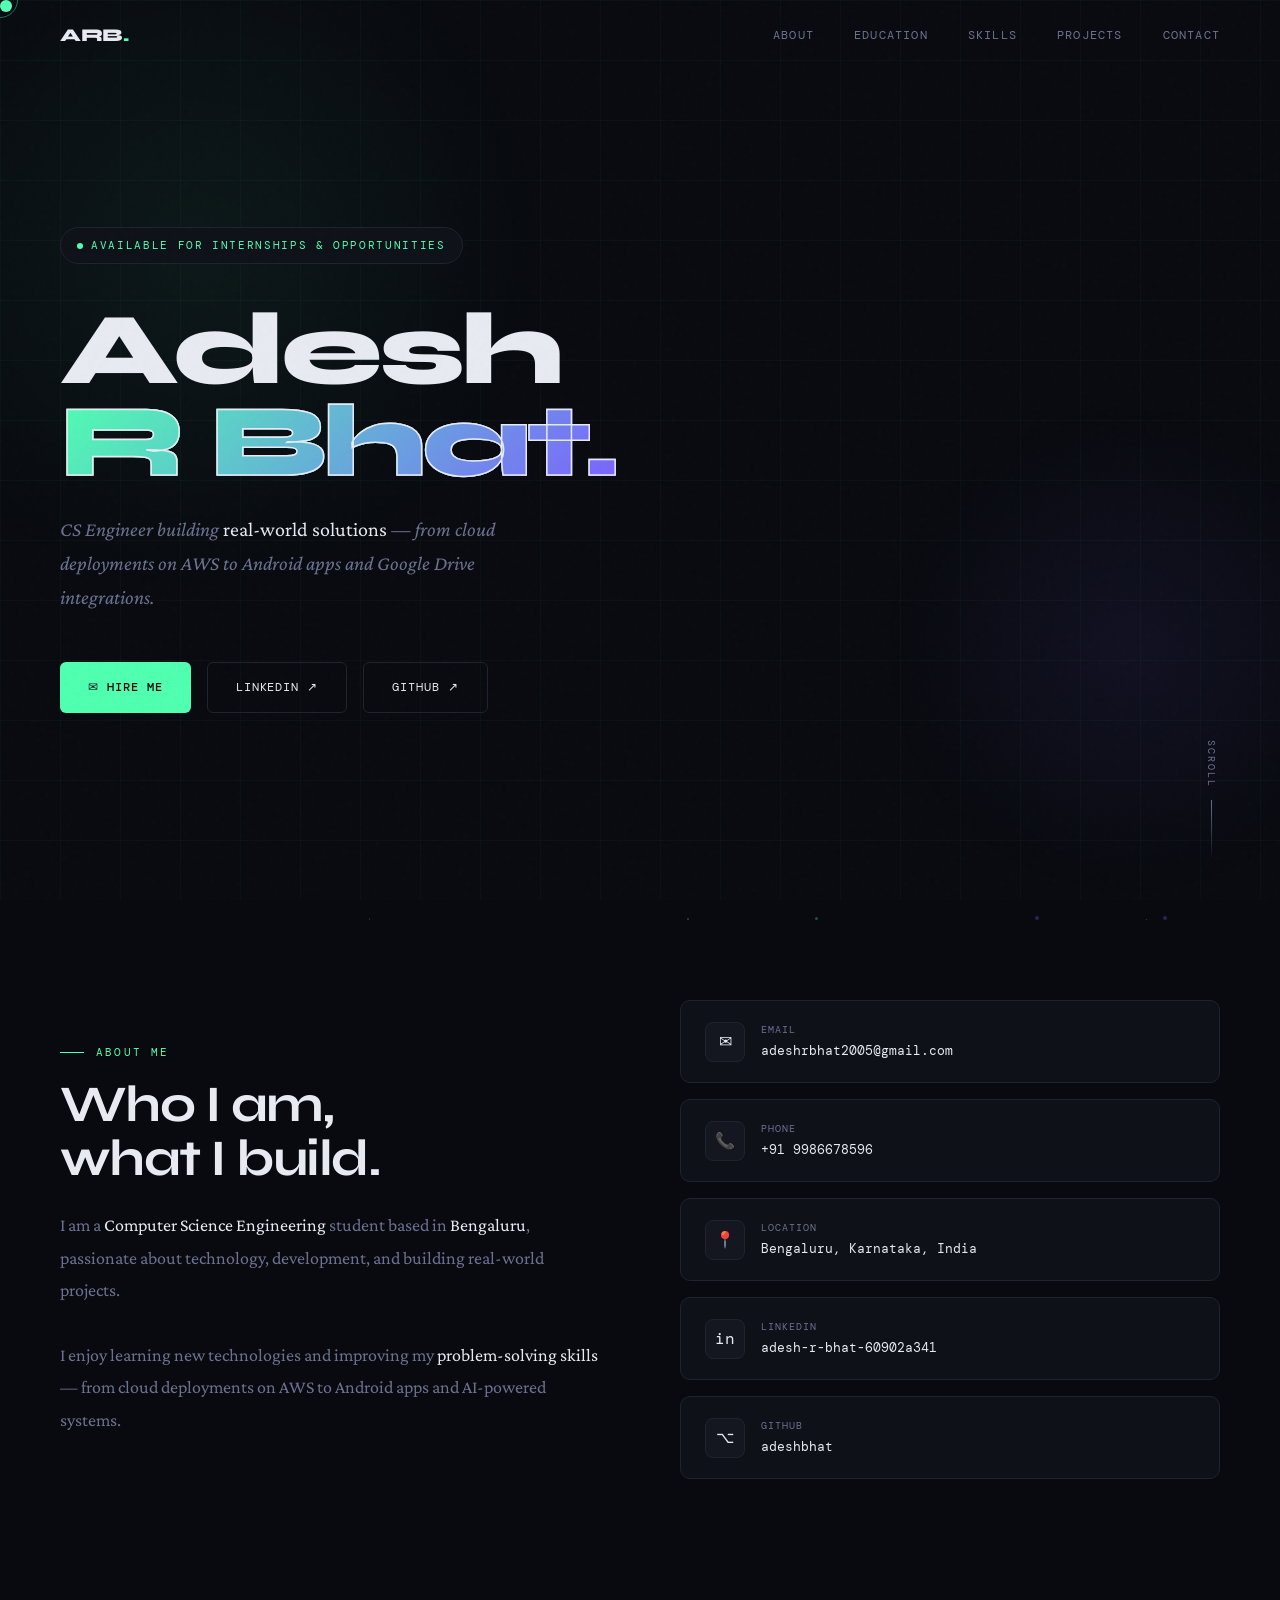
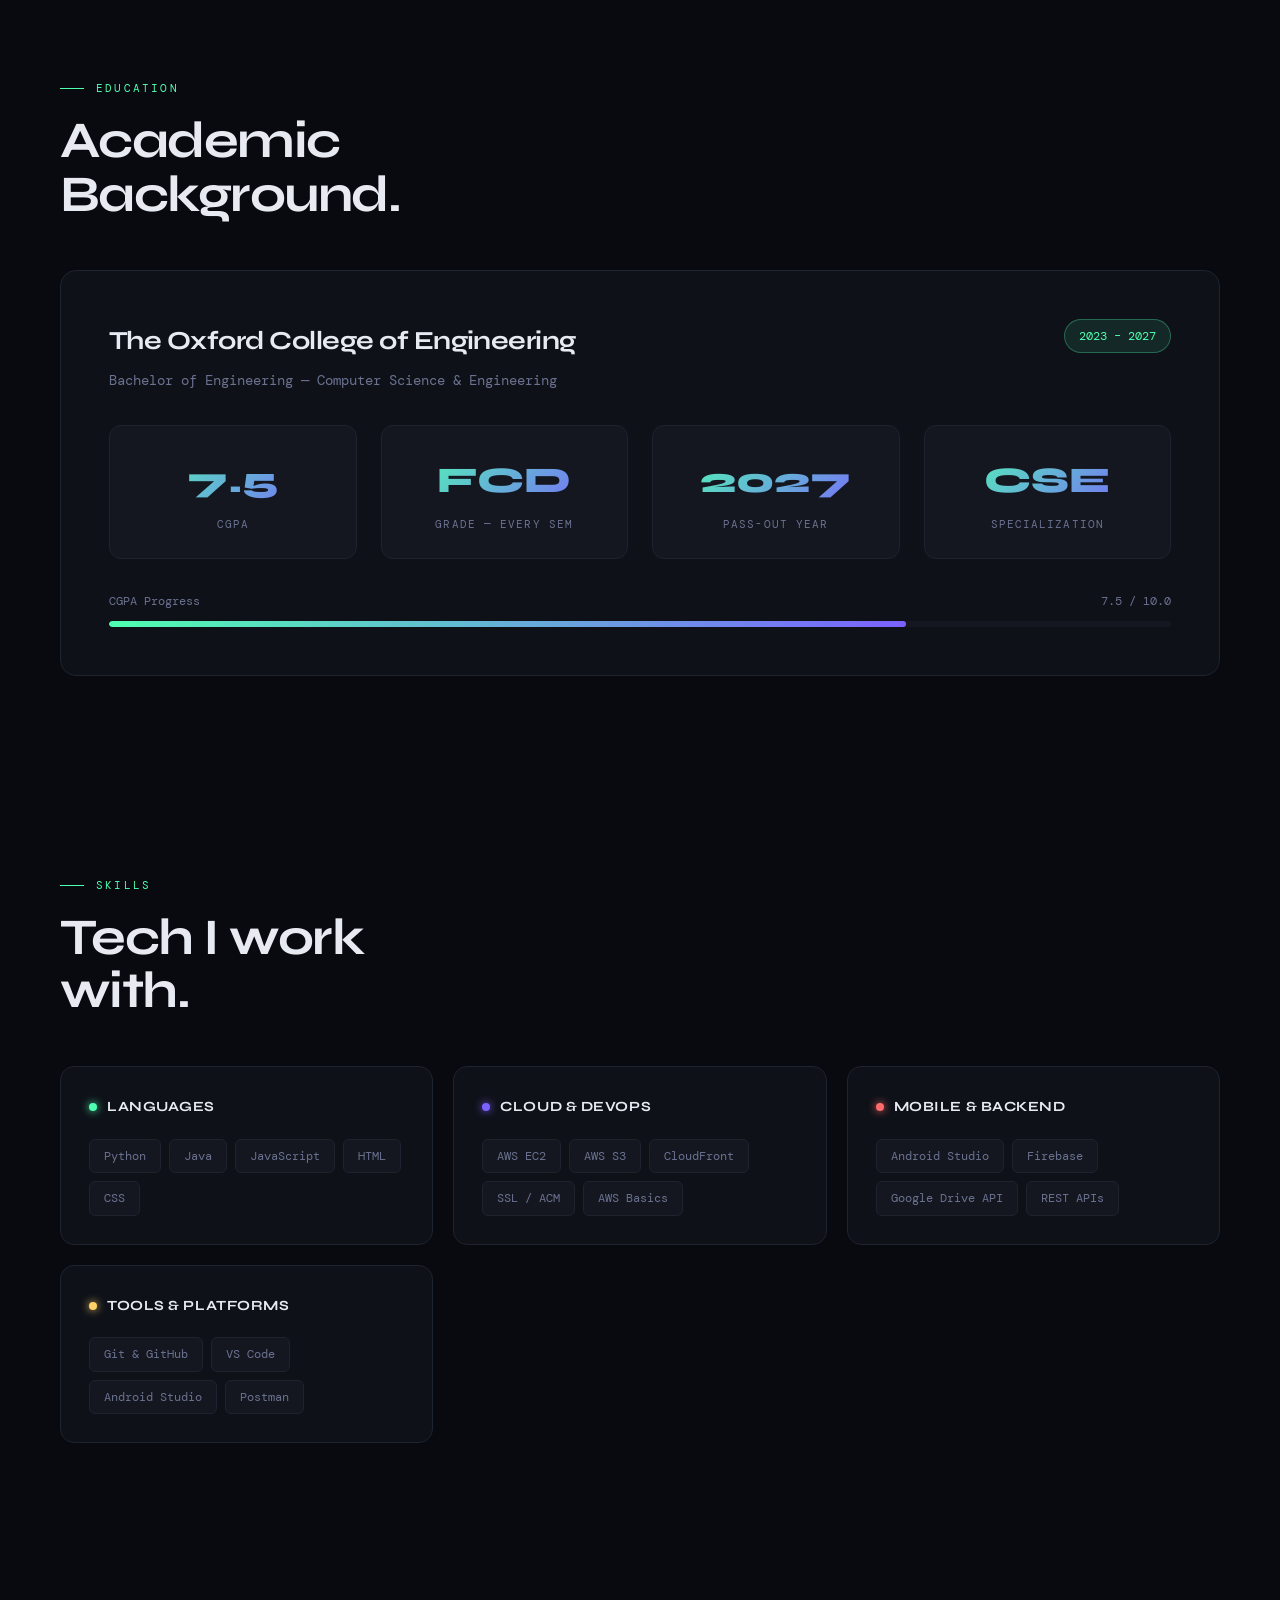
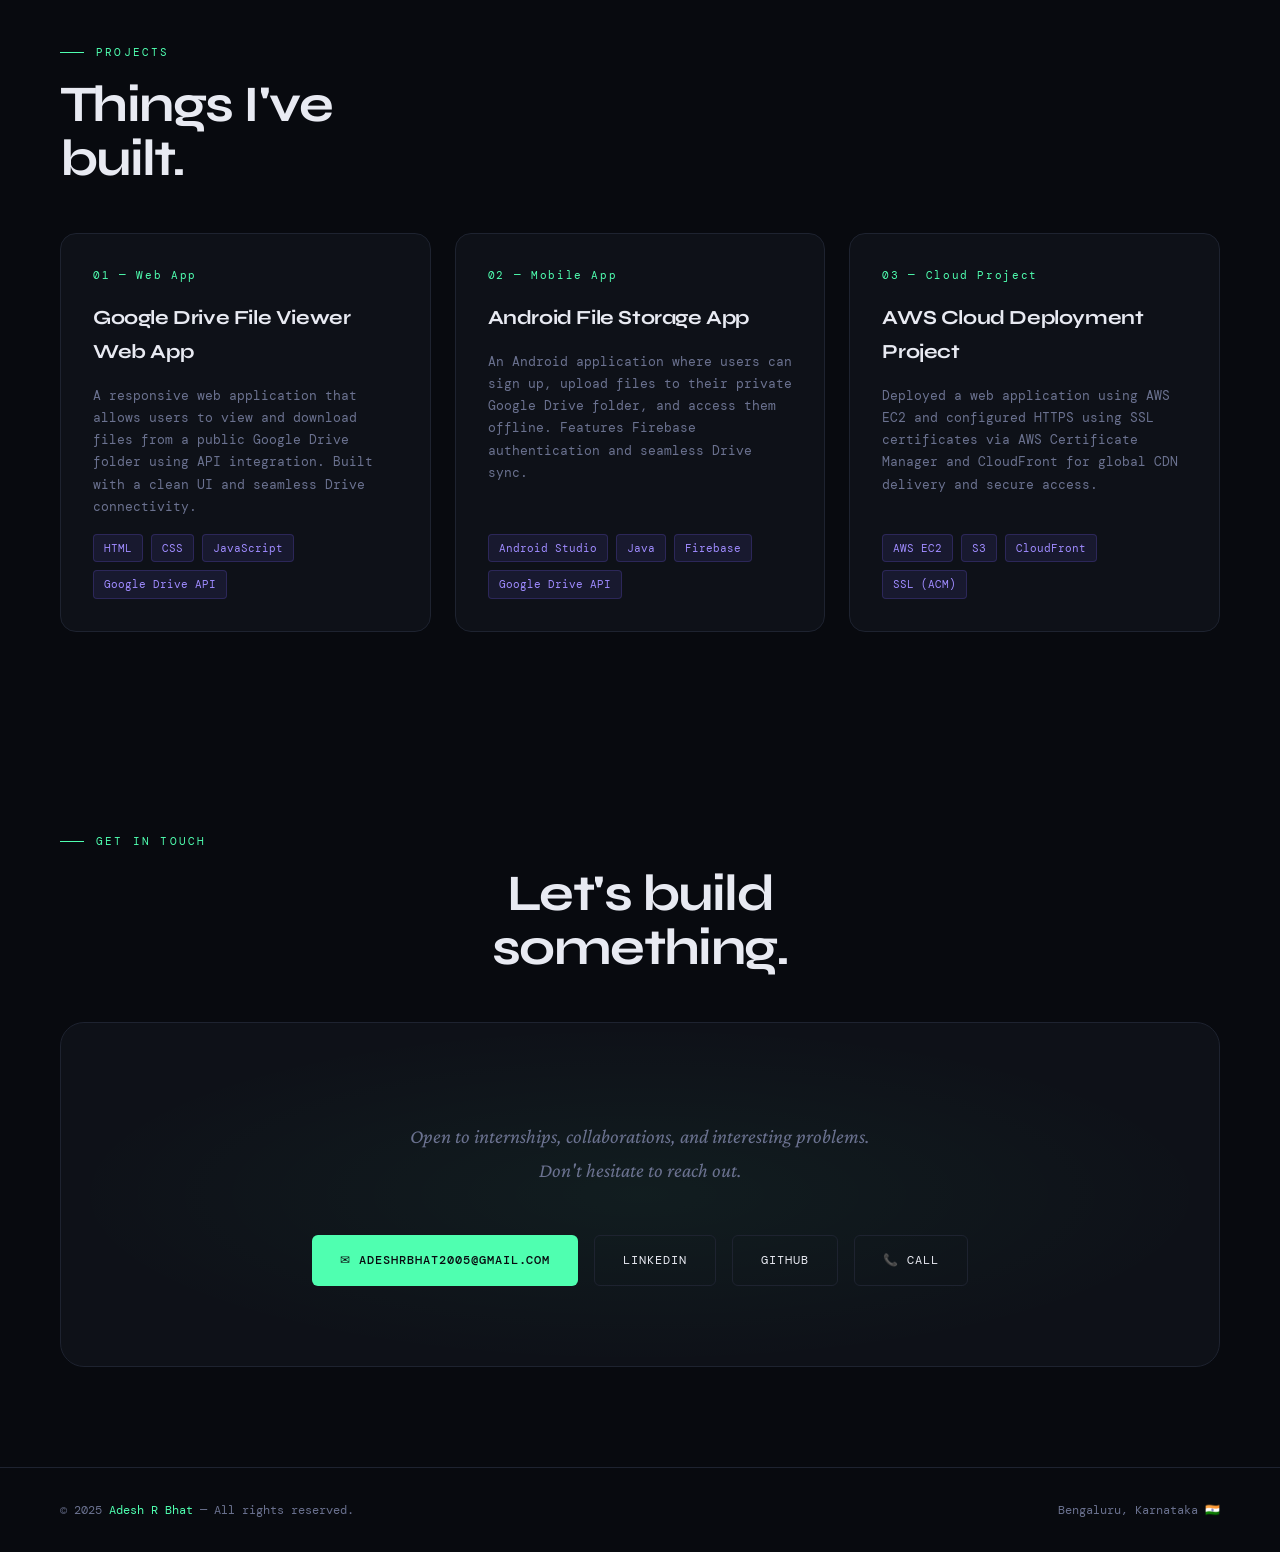
==== index.html @ 060a3c3c "Add files via upload" ====
<!DOCTYPE html>
<html lang="en">
<head>
<meta charset="UTF-8">
<meta name="viewport" content="width=device-width, initial-scale=1.0">
<title>Adesh R Bhat — Portfolio</title>
<link href="https://fonts.googleapis.com/css2?family=Syne:wght@400;500;600;700;800&family=DM+Mono:ital,wght@0,300;0,400;0,500;1,300&family=Crimson+Pro:ital,wght@0,300;0,400;1,300&display=swap" rel="stylesheet">
<style>
  :root {
    --bg: #080a0f;
    --surface: #0e1118;
    --surface2: #141720;
    --border: #1e2330;
    --accent: #4fffb0;
    --accent2: #7b61ff;
    --accent3: #ff6b6b;
    --text: #e8eaf2;
    --muted: #6b7290;
    --glow: rgba(79,255,176,0.15);
  }

  *, *::before, *::after { margin: 0; padding: 0; box-sizing: border-box; }

  html { scroll-behavior: smooth; }

  body {
    background: var(--bg);
    color: var(--text);
    font-family: 'DM Mono', monospace;
    font-size: 14px;
    line-height: 1.7;
    overflow-x: hidden;
    cursor: none;
  }

  /* Custom cursor */
  .cursor {
    width: 12px; height: 12px;
    background: var(--accent);
    border-radius: 50%;
    position: fixed;
    pointer-events: none;
    z-index: 9999;
    transition: transform 0.1s ease;
    mix-blend-mode: screen;
  }
  .cursor-ring {
    width: 36px; height: 36px;
    border: 1px solid rgba(79,255,176,0.4);
    border-radius: 50%;
    position: fixed;
    pointer-events: none;
    z-index: 9998;
    transition: all 0.18s ease;
  }
  .cursor-ring.hover { transform: scale(1.6); border-color: var(--accent); background: rgba(79,255,176,0.05); }

  /* Noise overlay */
  body::before {
    content: '';
    position: fixed; inset: 0;
    background-image: url("data:image/svg+xml,%3Csvg viewBox='0 0 200 200' xmlns='http://www.w3.org/2000/svg'%3E%3Cfilter id='n'%3E%3CfeTurbulence type='fractalNoise' baseFrequency='0.85' numOctaves='4' stitchTiles='stitch'/%3E%3C/filter%3E%3Crect width='100%25' height='100%25' filter='url(%23n)' opacity='0.04'/%3E%3C/svg%3E");
    opacity: 0.5;
    pointer-events: none;
    z-index: 1000;
  }

  /* Grid background */
  body::after {
    content: '';
    position: fixed; inset: 0;
    background-image:
      linear-gradient(rgba(79,255,176,0.03) 1px, transparent 1px),
      linear-gradient(90deg, rgba(79,255,176,0.03) 1px, transparent 1px);
    background-size: 60px 60px;
    pointer-events: none;
    z-index: 0;
  }

  /* ---- NAV ---- */
  nav {
    position: fixed; top: 0; left: 0; right: 0;
    z-index: 500;
    padding: 20px 60px;
    display: flex; align-items: center; justify-content: space-between;
    border-bottom: 1px solid transparent;
    transition: all 0.4s;
    backdrop-filter: blur(0px);
  }
  nav.scrolled {
    background: rgba(8,10,15,0.92);
    border-color: var(--border);
    backdrop-filter: blur(20px);
  }
  .nav-logo {
    font-family: 'Syne', sans-serif;
    font-size: 18px;
    font-weight: 800;
    letter-spacing: -0.02em;
    color: var(--text);
    text-decoration: none;
  }
  .nav-logo span { color: var(--accent); }
  .nav-links { display: flex; gap: 40px; list-style: none; }
  .nav-links a {
    color: var(--muted);
    text-decoration: none;
    font-size: 12px;
    letter-spacing: 0.1em;
    text-transform: uppercase;
    transition: color 0.3s;
    position: relative;
  }
  .nav-links a::after {
    content: '';
    position: absolute; bottom: -4px; left: 0; right: 0;
    height: 1px; background: var(--accent);
    transform: scaleX(0);
    transition: transform 0.3s;
  }
  .nav-links a:hover { color: var(--accent); }
  .nav-links a:hover::after { transform: scaleX(1); }

  /* ---- SECTIONS ---- */
  section { position: relative; z-index: 2; }

  /* ---- HERO ---- */
  #hero {
    min-height: 100vh;
    display: flex; align-items: center;
    padding: 120px 60px 80px;
    position: relative; overflow: hidden;
  }
  .hero-glow {
    position: absolute;
    width: 700px; height: 700px;
    background: radial-gradient(circle, rgba(79,255,176,0.06) 0%, transparent 70%);
    top: -100px; left: -150px;
    pointer-events: none;
    animation: glow-pulse 6s ease-in-out infinite;
  }
  .hero-glow2 {
    position: absolute;
    width: 500px; height: 500px;
    background: radial-gradient(circle, rgba(123,97,255,0.08) 0%, transparent 70%);
    bottom: 0; right: -100px;
    pointer-events: none;
    animation: glow-pulse 8s ease-in-out infinite reverse;
  }
  @keyframes glow-pulse {
    0%, 100% { transform: scale(1); opacity: 1; }
    50% { transform: scale(1.1); opacity: 0.7; }
  }

  .hero-inner { max-width: 900px; }
  .hero-badge {
    display: inline-flex; align-items: center; gap: 8px;
    background: var(--surface); border: 1px solid var(--border);
    padding: 8px 16px; border-radius: 100px;
    font-size: 11px; letter-spacing: 0.15em; text-transform: uppercase;
    color: var(--accent); margin-bottom: 40px;
    animation: fade-up 0.8s ease both;
  }
  .hero-badge::before {
    content: '';
    width: 6px; height: 6px; border-radius: 50%;
    background: var(--accent);
    animation: blink 2s ease-in-out infinite;
  }
  @keyframes blink {
    0%, 100% { opacity: 1; }
    50% { opacity: 0.3; }
  }

  .hero-name {
    font-family: 'Syne', sans-serif;
    font-size: clamp(52px, 8vw, 110px);
    font-weight: 800;
    line-height: 0.9;
    letter-spacing: -0.04em;
    margin-bottom: 24px;
    animation: fade-up 0.8s 0.1s ease both;
  }
  .hero-name .line2 {
    display: block;
    -webkit-text-stroke: 1.5px var(--text);
    color: transparent;
    position: relative;
  }
  .hero-name .line2::after {
    content: attr(data-text);
    position: absolute; left: 0; top: 0;
    background: linear-gradient(135deg, var(--accent), var(--accent2));
    -webkit-background-clip: text;
    background-clip: text;
    -webkit-text-fill-color: transparent;
    clip-path: inset(0 100% 0 0);
    animation: text-reveal 1.5s 0.5s ease forwards;
  }
  @keyframes text-reveal {
    to { clip-path: inset(0 0% 0 0); }
  }

  .hero-desc {
    font-family: 'Crimson Pro', serif;
    font-size: 20px;
    color: var(--muted);
    max-width: 480px;
    margin-bottom: 48px;
    font-style: italic;
    animation: fade-up 0.8s 0.2s ease both;
  }
  .hero-desc em { color: var(--text); font-style: normal; }

  .hero-links {
    display: flex; gap: 16px; flex-wrap: wrap;
    animation: fade-up 0.8s 0.3s ease both;
  }
  .btn {
    display: inline-flex; align-items: center; gap: 8px;
    padding: 14px 28px;
    font-family: 'DM Mono', monospace;
    font-size: 12px; letter-spacing: 0.08em;
    text-transform: uppercase;
    text-decoration: none;
    border-radius: 6px;
    transition: all 0.3s;
    position: relative; overflow: hidden;
  }
  .btn-primary {
    background: var(--accent);
    color: var(--bg);
    font-weight: 500;
  }
  .btn-primary::before {
    content: '';
    position: absolute; inset: 0;
    background: linear-gradient(135deg, transparent, rgba(255,255,255,0.2), transparent);
    transform: translateX(-100%);
    transition: transform 0.5s;
  }
  .btn-primary:hover::before { transform: translateX(100%); }
  .btn-primary:hover { box-shadow: 0 0 30px rgba(79,255,176,0.4); }

  .btn-ghost {
    background: transparent;
    color: var(--text);
    border: 1px solid var(--border);
  }
  .btn-ghost:hover { border-color: var(--accent); color: var(--accent); background: rgba(79,255,176,0.05); }

  .hero-scroll {
    position: absolute; bottom: 40px; right: 60px;
    display: flex; flex-direction: column; align-items: center; gap: 12px;
    animation: fade-up 1s 0.5s ease both;
  }
  .scroll-text {
    font-size: 10px; letter-spacing: 0.2em; text-transform: uppercase;
    color: var(--muted); writing-mode: vertical-rl;
  }
  .scroll-line {
    width: 1px; height: 60px;
    background: linear-gradient(to bottom, var(--muted), transparent);
    animation: scroll-anim 2s ease-in-out infinite;
  }
  @keyframes scroll-anim {
    0% { transform: scaleY(0); transform-origin: top; }
    50% { transform: scaleY(1); transform-origin: top; }
    51% { transform-origin: bottom; }
    100% { transform: scaleY(0); transform-origin: bottom; }
  }

  @keyframes fade-up {
    from { opacity: 0; transform: translateY(24px); }
    to { opacity: 1; transform: translateY(0); }
  }

  /* ---- ABOUT ---- */
  #about {
    padding: 100px 60px;
    display: grid; grid-template-columns: 1fr 1fr; gap: 80px;
    align-items: center; max-width: 1300px; margin: 0 auto;
  }
  .section-tag {
    font-size: 11px; letter-spacing: 0.2em; text-transform: uppercase;
    color: var(--accent); margin-bottom: 16px;
    display: flex; align-items: center; gap: 12px;
  }
  .section-tag::before {
    content: '';
    width: 24px; height: 1px; background: var(--accent);
  }
  .section-title {
    font-family: 'Syne', sans-serif;
    font-size: clamp(32px, 4vw, 52px);
    font-weight: 700;
    letter-spacing: -0.03em;
    line-height: 1.05;
    margin-bottom: 24px;
  }
  .about-text {
    font-family: 'Crimson Pro', serif;
    font-size: 18px;
    color: var(--muted);
    line-height: 1.8;
  }
  .about-text strong { color: var(--text); font-weight: 400; }

  .info-grid { display: flex; flex-direction: column; gap: 16px; }
  .info-item {
    background: var(--surface);
    border: 1px solid var(--border);
    border-radius: 10px;
    padding: 20px 24px;
    display: flex; align-items: center; gap: 16px;
    transition: all 0.3s;
    text-decoration: none; color: var(--text);
    position: relative; overflow: hidden;
  }
  .info-item::before {
    content: '';
    position: absolute; left: 0; top: 0; bottom: 0;
    width: 3px; background: var(--accent);
    transform: scaleY(0);
    transition: transform 0.3s;
  }
  .info-item:hover { border-color: var(--accent); background: rgba(79,255,176,0.04); transform: translateX(4px); }
  .info-item:hover::before { transform: scaleY(1); }
  .info-icon {
    width: 40px; height: 40px; border-radius: 8px;
    background: var(--surface2); border: 1px solid var(--border);
    display: flex; align-items: center; justify-content: center;
    font-size: 16px; flex-shrink: 0;
  }
  .info-label { font-size: 10px; letter-spacing: 0.1em; text-transform: uppercase; color: var(--muted); margin-bottom: 2px; }
  .info-val { font-size: 13px; color: var(--text); }

  /* ---- EDUCATION ---- */
  #education {
    padding: 100px 60px;
    max-width: 1300px; margin: 0 auto;
  }
  .edu-card {
    background: var(--surface);
    border: 1px solid var(--border);
    border-radius: 16px;
    padding: 48px;
    margin-top: 48px;
    position: relative; overflow: hidden;
    transition: all 0.4s;
  }
  .edu-card::after {
    content: '';
    position: absolute; inset: 0;
    background: linear-gradient(135deg, rgba(79,255,176,0.04) 0%, transparent 50%, rgba(123,97,255,0.04) 100%);
    opacity: 0;
    transition: opacity 0.4s;
  }
  .edu-card:hover { border-color: rgba(79,255,176,0.3); }
  .edu-card:hover::after { opacity: 1; }

  .edu-header { display: flex; justify-content: space-between; align-items: flex-start; flex-wrap: wrap; gap: 20px; margin-bottom: 32px; }
  .edu-college {
    font-family: 'Syne', sans-serif;
    font-size: 26px; font-weight: 700;
    letter-spacing: -0.02em;
    margin-bottom: 6px;
  }
  .edu-degree { color: var(--muted); font-size: 14px; }

  .edu-badge {
    background: rgba(79,255,176,0.1);
    border: 1px solid rgba(79,255,176,0.3);
    color: var(--accent);
    padding: 6px 14px; border-radius: 100px;
    font-size: 12px;
  }

  .stats-row { display: flex; gap: 24px; flex-wrap: wrap; }
  .stat-box {
    flex: 1; min-width: 140px;
    background: var(--surface2); border: 1px solid var(--border);
    border-radius: 12px; padding: 24px;
    text-align: center;
  }
  .stat-val {
    font-family: 'Syne', sans-serif;
    font-size: 36px; font-weight: 800;
    background: linear-gradient(135deg, var(--accent), var(--accent2));
    -webkit-background-clip: text; background-clip: text;
    -webkit-text-fill-color: transparent;
    margin-bottom: 4px;
  }
  .stat-label { font-size: 11px; letter-spacing: 0.1em; text-transform: uppercase; color: var(--muted); }

  .cgpa-bar-wrap { margin-top: 32px; }
  .cgpa-bar-label { display: flex; justify-content: space-between; font-size: 12px; color: var(--muted); margin-bottom: 10px; }
  .cgpa-bar {
    height: 6px; background: var(--surface2); border-radius: 100px; overflow: hidden;
  }
  .cgpa-fill {
    height: 100%;
    background: linear-gradient(90deg, var(--accent), var(--accent2));
    border-radius: 100px;
    width: 0;
    transition: width 1.5s cubic-bezier(0.4, 0, 0.2, 1);
  }

  /* ---- SKILLS ---- */
  #skills {
    padding: 100px 60px;
    max-width: 1300px; margin: 0 auto;
  }
  .skills-grid {
    display: grid;
    grid-template-columns: repeat(auto-fill, minmax(280px, 1fr));
    gap: 20px; margin-top: 48px;
  }
  .skill-cat {
    background: var(--surface); border: 1px solid var(--border);
    border-radius: 14px; padding: 28px;
    transition: all 0.3s;
  }
  .skill-cat:hover { border-color: var(--accent2); transform: translateY(-4px); box-shadow: 0 20px 60px rgba(0,0,0,0.3); }
  .skill-cat-title {
    font-family: 'Syne', sans-serif;
    font-size: 14px; font-weight: 700; letter-spacing: 0.04em;
    text-transform: uppercase; margin-bottom: 20px;
    display: flex; align-items: center; gap: 10px;
  }
  .skill-cat-title .dot {
    width: 8px; height: 8px; border-radius: 50%;
  }
  .skill-tags { display: flex; flex-wrap: wrap; gap: 8px; }
  .skill-tag {
    background: var(--surface2); border: 1px solid var(--border);
    padding: 6px 14px; border-radius: 6px;
    font-size: 12px; color: var(--muted);
    transition: all 0.2s;
  }
  .skill-tag:hover { color: var(--text); border-color: var(--accent); background: rgba(79,255,176,0.06); }

  /* ---- PROJECTS ---- */
  #projects {
    padding: 100px 60px;
    max-width: 1300px; margin: 0 auto;
  }
  .projects-grid {
    display: grid; grid-template-columns: repeat(auto-fill, minmax(340px, 1fr));
    gap: 24px; margin-top: 48px;
  }
  .project-card {
    background: var(--surface); border: 1px solid var(--border);
    border-radius: 16px; padding: 32px;
    transition: all 0.4s; position: relative; overflow: hidden;
    display: flex; flex-direction: column; gap: 16px;
  }
  .project-card::before {
    content: '';
    position: absolute; top: 0; left: 0; right: 0;
    height: 2px;
    background: linear-gradient(90deg, var(--accent), var(--accent2), var(--accent3));
    transform: scaleX(0);
    transition: transform 0.4s;
  }
  .project-card:hover { border-color: rgba(79,255,176,0.2); transform: translateY(-6px); box-shadow: 0 24px 80px rgba(0,0,0,0.4); }
  .project-card:hover::before { transform: scaleX(1); }

  .proj-num {
    font-size: 11px; letter-spacing: 0.15em; color: var(--accent);
    font-family: 'DM Mono', monospace;
  }
  .proj-title {
    font-family: 'Syne', sans-serif;
    font-size: 20px; font-weight: 700; letter-spacing: -0.02em;
  }
  .proj-desc { color: var(--muted); font-size: 13px; line-height: 1.7; flex: 1; }
  .proj-tags { display: flex; flex-wrap: wrap; gap: 8px; }
  .proj-tag {
    background: rgba(123,97,255,0.1); border: 1px solid rgba(123,97,255,0.2);
    color: #9f8bff; padding: 4px 10px; border-radius: 4px; font-size: 11px;
  }

  /* ---- CONTACT ---- */
  #contact {
    padding: 100px 60px;
    max-width: 1300px; margin: 0 auto;
    text-align: center;
  }
  .contact-wrap {
    background: var(--surface); border: 1px solid var(--border);
    border-radius: 24px; padding: 80px 60px;
    position: relative; overflow: hidden;
    margin-top: 48px;
  }
  .contact-wrap::before {
    content: '';
    position: absolute; inset: 0;
    background: radial-gradient(ellipse at center, rgba(79,255,176,0.05) 0%, transparent 70%);
  }
  .contact-sub {
    font-family: 'Crimson Pro', serif;
    font-size: 20px; color: var(--muted); font-style: italic;
    max-width: 500px; margin: 16px auto 48px;
    position: relative;
  }
  .contact-links {
    display: flex; justify-content: center; flex-wrap: wrap; gap: 16px;
    position: relative;
  }

  /* ---- FOOTER ---- */
  footer {
    padding: 32px 60px;
    border-top: 1px solid var(--border);
    display: flex; justify-content: space-between; align-items: center;
    position: relative; z-index: 2;
    flex-wrap: wrap; gap: 16px;
  }
  footer .foot-text { font-size: 12px; color: var(--muted); }
  footer .foot-text span { color: var(--accent); }

  /* ---- SCROLL REVEAL ---- */
  .reveal {
    opacity: 0; transform: translateY(32px);
    transition: opacity 0.8s ease, transform 0.8s ease;
  }
  .reveal.visible { opacity: 1; transform: none; }

  /* ---- FLOATING SHAPES ---- */
  .shape {
    position: fixed; border-radius: 50%; pointer-events: none; z-index: 1;
    animation: float 20s linear infinite;
  }
  @keyframes float {
    0% { transform: translateY(0) rotate(0deg); opacity: 0; }
    10% { opacity: 1; }
    90% { opacity: 1; }
    100% { transform: translateY(-100vh) rotate(360deg); opacity: 0; }
  }

  /* Responsive */
  @media (max-width: 900px) {
    nav { padding: 20px 24px; }
    .nav-links { display: none; }
    #hero { padding: 100px 24px 80px; }
    #about { grid-template-columns: 1fr; padding: 80px 24px; }
    #education, #skills, #projects, #contact { padding: 80px 24px; }
    .hero-scroll { display: none; }
    footer { padding: 24px; }
    .contact-wrap { padding: 48px 24px; }
  }

  /* Typing cursor */
  .typing::after {
    content: '|';
    animation: blink 1s step-end infinite;
    color: var(--accent);
  }
</style>
</head>
<body>

<div class="cursor" id="cursor"></div>
<div class="cursor-ring" id="cursorRing"></div>

<!-- Nav -->
<nav id="navbar">
  <a href="#hero" class="nav-logo">ARB<span>.</span></a>
  <ul class="nav-links">
    <li><a href="#about">About</a></li>
    <li><a href="#education">Education</a></li>
    <li><a href="#skills">Skills</a></li>
    <li><a href="#projects">Projects</a></li>
    <li><a href="#contact">Contact</a></li>
  </ul>
</nav>

<!-- Hero -->
<section id="hero">
  <div class="hero-glow"></div>
  <div class="hero-glow2"></div>
  <div class="hero-inner">
    <div class="hero-badge">Available for Internships & Opportunities</div>
    <h1 class="hero-name">
      <span>Adesh</span><br>
      <span class="line2" data-text="R Bhat.">R Bhat.</span>
    </h1>
    <p class="hero-desc">
      CS Engineer building <em>real-world solutions</em> — from cloud deployments on AWS to Android apps and Google Drive integrations.
    </p>
    <div class="hero-links">
      <a href="mailto:adeshrbhat2005@gmail.com" class="btn btn-primary">✉ Hire Me</a>
      <a href="https://www.linkedin.com/in/adesh-r-bhat-60902a341" target="_blank" class="btn btn-ghost">LinkedIn ↗</a>
      <a href="https://github.com/adeshbhat" target="_blank" class="btn btn-ghost">GitHub ↗</a>
    </div>
  </div>
  <div class="hero-scroll">
    <span class="scroll-text">Scroll</span>
    <div class="scroll-line"></div>
  </div>
</section>

<!-- About -->
<section id="about">
  <div class="reveal">
    <div class="section-tag">About Me</div>
    <h2 class="section-title">Who I am,<br>what I build.</h2>
    <p class="about-text">
      I am a <strong>Computer Science Engineering</strong> student based in <strong>Bengaluru</strong>, passionate about technology, development, and building real-world projects.<br><br>
      I enjoy learning new technologies and improving my <strong>problem-solving skills</strong> — from cloud deployments on AWS to Android apps and AI-powered systems.
    </p>
  </div>
  <div class="info-grid reveal">
    <a href="mailto:adeshrbhat2005@gmail.com" class="info-item">
      <div class="info-icon">✉</div>
      <div>
        <div class="info-label">Email</div>
        <div class="info-val">adeshrbhat2005@gmail.com</div>
      </div>
    </a>
    <a href="tel:+919986678596" class="info-item">
      <div class="info-icon">📞</div>
      <div>
        <div class="info-label">Phone</div>
        <div class="info-val">+91 9986678596</div>
      </div>
    </a>
    <div class="info-item">
      <div class="info-icon">📍</div>
      <div>
        <div class="info-label">Location</div>
        <div class="info-val">Bengaluru, Karnataka, India</div>
      </div>
    </div>
    <a href="https://www.linkedin.com/in/adesh-r-bhat-60902a341" target="_blank" class="info-item">
      <div class="info-icon">in</div>
      <div>
        <div class="info-label">LinkedIn</div>
        <div class="info-val">adesh-r-bhat-60902a341</div>
      </div>
    </a>
      <a href="https://github.com/adeshbhat" target="_blank" class="info-item">
      <div class="info-icon">⌥</div>
      <div>
        <div class="info-label">GitHub</div>
        <div class="info-val">adeshbhat</div>
      </div>
    </a>
  </div>
</section>

<!-- Education -->
<section id="education">
  <div class="reveal">
    <div class="section-tag">Education</div>
    <h2 class="section-title">Academic<br>Background.</h2>
  </div>
  <div class="edu-card reveal" id="eduCard">
    <div class="edu-header">
      <div>
        <div class="edu-college">The Oxford College of Engineering</div>
        <div class="edu-degree">Bachelor of Engineering — Computer Science & Engineering</div>
      </div>
      <div class="edu-badge">2023 – 2027</div>
    </div>
    <div class="stats-row">
      <div class="stat-box">
        <div class="stat-val" id="cgpaVal">0.0</div>
        <div class="stat-label">CGPA</div>
      </div>
      <div class="stat-box">
        <div class="stat-val">FCD</div>
        <div class="stat-label">Grade — Every Sem</div>
      </div>
      <div class="stat-box">
        <div class="stat-val">2027</div>
        <div class="stat-label">Pass-Out Year</div>
      </div>
      <div class="stat-box">
        <div class="stat-val">CSE</div>
        <div class="stat-label">Specialization</div>
      </div>
    </div>
    <div class="cgpa-bar-wrap">
      <div class="cgpa-bar-label">
        <span>CGPA Progress</span>
        <span>7.5 / 10.0</span>
      </div>
      <div class="cgpa-bar">
        <div class="cgpa-fill" id="cgpaBar"></div>
      </div>
    </div>
  </div>
</section>

<!-- Skills -->
<section id="skills">
  <div class="reveal">
    <div class="section-tag">Skills</div>
    <h2 class="section-title">Tech I work<br>with.</h2>
  </div>
  <div class="skills-grid">
    <div class="skill-cat reveal">
      <div class="skill-cat-title">
        <span class="dot" style="background:#4fffb0;box-shadow:0 0 8px #4fffb0"></span>
        Languages
      </div>
      <div class="skill-tags">
        <span class="skill-tag">Python</span>
        <span class="skill-tag">Java</span>
        <span class="skill-tag">JavaScript</span>
        <span class="skill-tag">HTML</span>
        <span class="skill-tag">CSS</span>
      </div>
    </div>
    <div class="skill-cat reveal">
      <div class="skill-cat-title">
        <span class="dot" style="background:#7b61ff;box-shadow:0 0 8px #7b61ff"></span>
        Cloud & DevOps
      </div>
      <div class="skill-tags">
        <span class="skill-tag">AWS EC2</span>
        <span class="skill-tag">AWS S3</span>
        <span class="skill-tag">CloudFront</span>
        <span class="skill-tag">SSL / ACM</span>
        <span class="skill-tag">AWS Basics</span>
      </div>
    </div>
    <div class="skill-cat reveal">
      <div class="skill-cat-title">
        <span class="dot" style="background:#ff6b6b;box-shadow:0 0 8px #ff6b6b"></span>
        Mobile & Backend
      </div>
      <div class="skill-tags">
        <span class="skill-tag">Android Studio</span>
        <span class="skill-tag">Firebase</span>
        <span class="skill-tag">Google Drive API</span>
        <span class="skill-tag">REST APIs</span>
      </div>
    </div>
    <div class="skill-cat reveal">
      <div class="skill-cat-title">
        <span class="dot" style="background:#ffd166;box-shadow:0 0 8px #ffd166"></span>
        Tools & Platforms
      </div>
      <div class="skill-tags">
        <span class="skill-tag">Git & GitHub</span>
        <span class="skill-tag">VS Code</span>
        <span class="skill-tag">Android Studio</span>
        <span class="skill-tag">Postman</span>
      </div>
    </div>
  </div>
</section>

<!-- Projects -->
<section id="projects">
  <div class="reveal">
    <div class="section-tag">Projects</div>
    <h2 class="section-title">Things I've<br>built.</h2>
  </div>
  <div class="projects-grid">
    <div class="project-card reveal">
      <div class="proj-num">01 — Web App</div>
      <div class="proj-title">Google Drive File Viewer Web App</div>
      <div class="proj-desc">
        A responsive web application that allows users to view and download files from a public Google Drive folder using API integration. Built with a clean UI and seamless Drive connectivity.
      </div>
      <div class="proj-tags">
        <span class="proj-tag">HTML</span>
        <span class="proj-tag">CSS</span>
        <span class="proj-tag">JavaScript</span>
        <span class="proj-tag">Google Drive API</span>
      </div>
    </div>
    <div class="project-card reveal">
      <div class="proj-num">02 — Mobile App</div>
      <div class="proj-title">Android File Storage App</div>
      <div class="proj-desc">
        An Android application where users can sign up, upload files to their private Google Drive folder, and access them offline. Features Firebase authentication and seamless Drive sync.
      </div>
      <div class="proj-tags">
        <span class="proj-tag">Android Studio</span>
        <span class="proj-tag">Java</span>
        <span class="proj-tag">Firebase</span>
        <span class="proj-tag">Google Drive API</span>
      </div>
    </div>
    <div class="project-card reveal">
      <div class="proj-num">03 — Cloud Project</div>
      <div class="proj-title">AWS Cloud Deployment Project</div>
      <div class="proj-desc">
        Deployed a web application using AWS EC2 and configured HTTPS using SSL certificates via AWS Certificate Manager and CloudFront for global CDN delivery and secure access.
      </div>
      <div class="proj-tags">
        <span class="proj-tag">AWS EC2</span>
        <span class="proj-tag">S3</span>
        <span class="proj-tag">CloudFront</span>
        <span class="proj-tag">SSL (ACM)</span>
      </div>
    </div>
  </div>
</section>

<!-- Contact -->
<section id="contact">
  <div class="reveal">
    <div class="section-tag">Get In Touch</div>
    <h2 class="section-title">Let's build<br>something.</h2>
  </div>
  <div class="contact-wrap reveal">
    <p class="contact-sub">
      Open to internships, collaborations, and interesting problems. Don't hesitate to reach out.
    </p>
    <div class="contact-links">
      <a href="mailto:adeshrbhat2005@gmail.com" class="btn btn-primary">✉ adeshrbhat2005@gmail.com</a>
      <a href="https://www.linkedin.com/in/adesh-r-bhat-60902a341" target="_blank" class="btn btn-ghost">LinkedIn</a>
      <a href="https://github.com/adeshbhat" target="_blank" class="btn btn-ghost">GitHub</a>
      <a href="tel:+919986678596" class="btn btn-ghost">📞 Call</a>
    </div>
  </div>
</section>

<footer>
  <div class="foot-text">© 2025 <span>Adesh R Bhat</span> — All rights reserved.</div>
  <div class="foot-text">Bengaluru, Karnataka 🇮🇳</div>
</footer>

<script>
  // Custom cursor
  const cursor = document.getElementById('cursor');
  const ring = document.getElementById('cursorRing');
  let mx = 0, my = 0, rx = 0, ry = 0;
  document.addEventListener('mousemove', e => {
    mx = e.clientX; my = e.clientY;
    cursor.style.left = mx - 6 + 'px';
    cursor.style.top = my - 6 + 'px';
  });
  function animRing() {
    rx += (mx - rx - 18) * 0.12;
    ry += (my - ry - 18) * 0.12;
    ring.style.left = rx + 'px';
    ring.style.top = ry + 'px';
    requestAnimationFrame(animRing);
  }
  animRing();
  document.querySelectorAll('a, button, .info-item').forEach(el => {
    el.addEventListener('mouseenter', () => ring.classList.add('hover'));
    el.addEventListener('mouseleave', () => ring.classList.remove('hover'));
  });

  // Navbar scroll
  window.addEventListener('scroll', () => {
    document.getElementById('navbar').classList.toggle('scrolled', window.scrollY > 40);
  });

  // Scroll reveal
  const revEls = document.querySelectorAll('.reveal');
  const obs = new IntersectionObserver(entries => {
    entries.forEach(e => {
      if (e.isIntersecting) {
        e.target.classList.add('visible');
        if (e.target.id === 'eduCard' || e.target === document.getElementById('eduCard')) {
          animateCgpa();
        }
      }
    });
  }, { threshold: 0.15 });
  revEls.forEach(el => obs.observe(el));

  // CGPA animation
  let cgpaAnimated = false;
  function animateCgpa() {
    if (cgpaAnimated) return;
    cgpaAnimated = true;
    const bar = document.getElementById('cgpaBar');
    const val = document.getElementById('cgpaVal');
    bar.style.width = '75%';
    let current = 0;
    const target = 7.5;
    const duration = 1500;
    const start = performance.now();
    function tick(now) {
      const progress = Math.min((now - start) / duration, 1);
      const eased = 1 - Math.pow(1 - progress, 3);
      current = eased * target;
      val.textContent = current.toFixed(1);
      if (progress < 1) requestAnimationFrame(tick);
    }
    requestAnimationFrame(tick);
  }

  // Observe edu card specifically
  const eduCard = document.getElementById('eduCard');
  if (eduCard) {
    const eduObs = new IntersectionObserver(entries => {
      if (entries[0].isIntersecting) animateCgpa();
    }, { threshold: 0.3 });
    eduObs.observe(eduCard);
  }

  // Floating particles
  function createParticle() {
    const p = document.createElement('div');
    p.className = 'shape';
    const size = Math.random() * 4 + 1;
    p.style.cssText = `
      width:${size}px; height:${size}px;
      background: ${Math.random() > 0.5 ? 'rgba(79,255,176,0.3)' : 'rgba(123,97,255,0.3)'};
      left: ${Math.random() * 100}vw;
      bottom: -20px;
      animation-duration: ${Math.random() * 20 + 15}s;
      animation-delay: ${Math.random() * 10}s;
    `;
    document.body.appendChild(p);
    setTimeout(() => p.remove(), 35000);
  }
  setInterval(createParticle, 2000);
  for (let i = 0; i < 5; i++) createParticle();
</script>
</body>
</html>
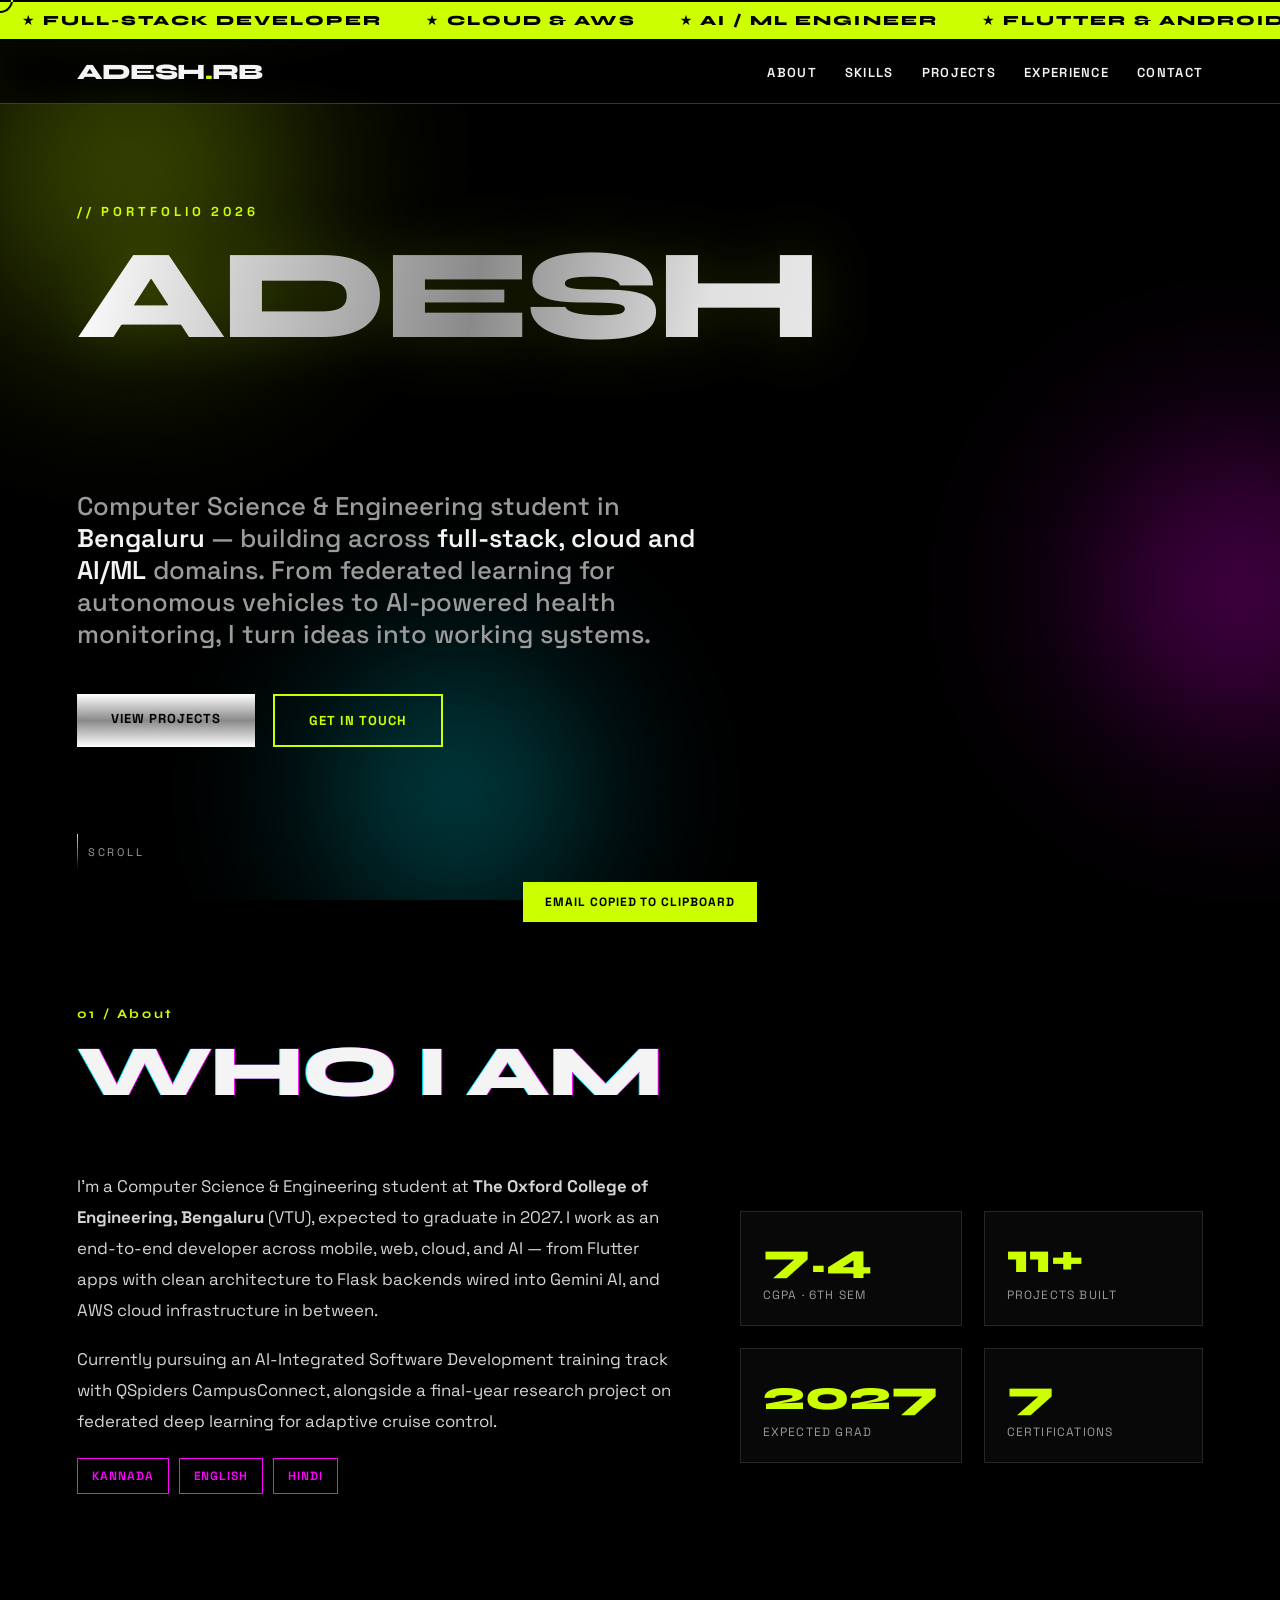
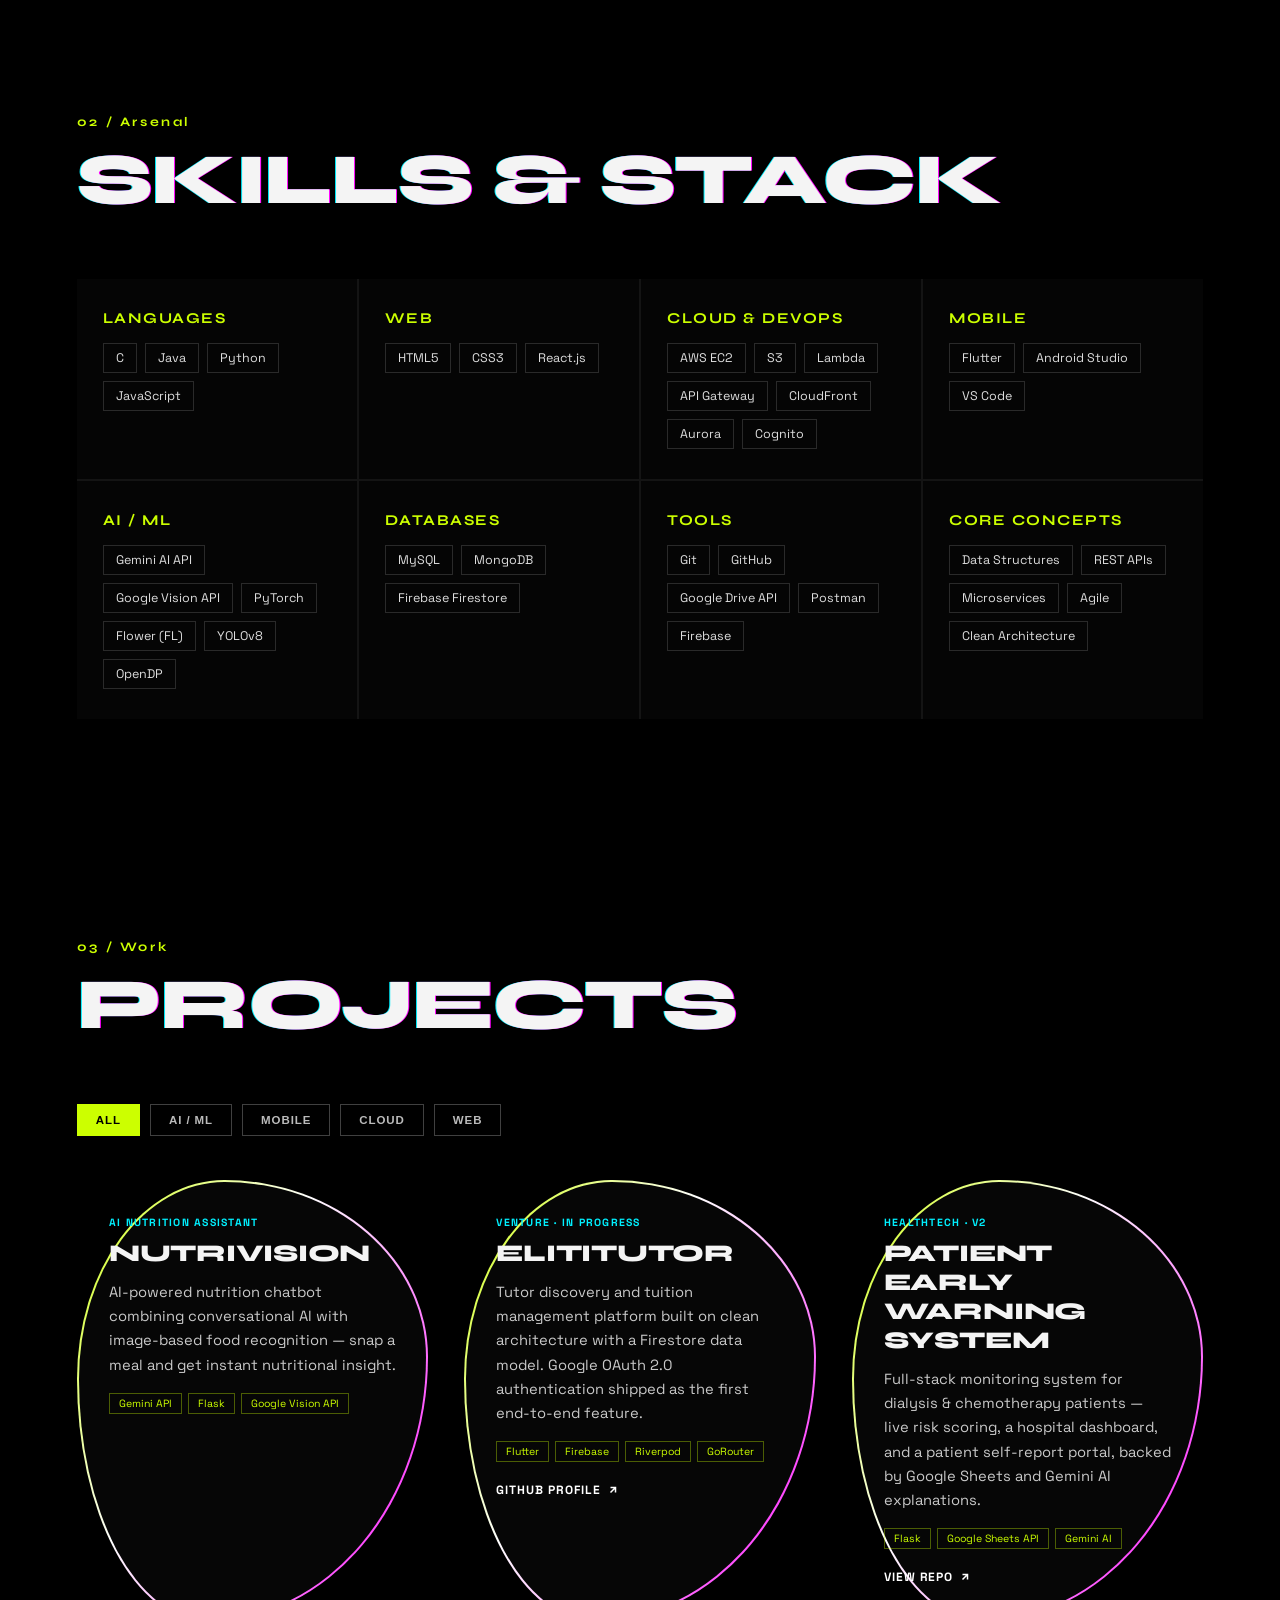
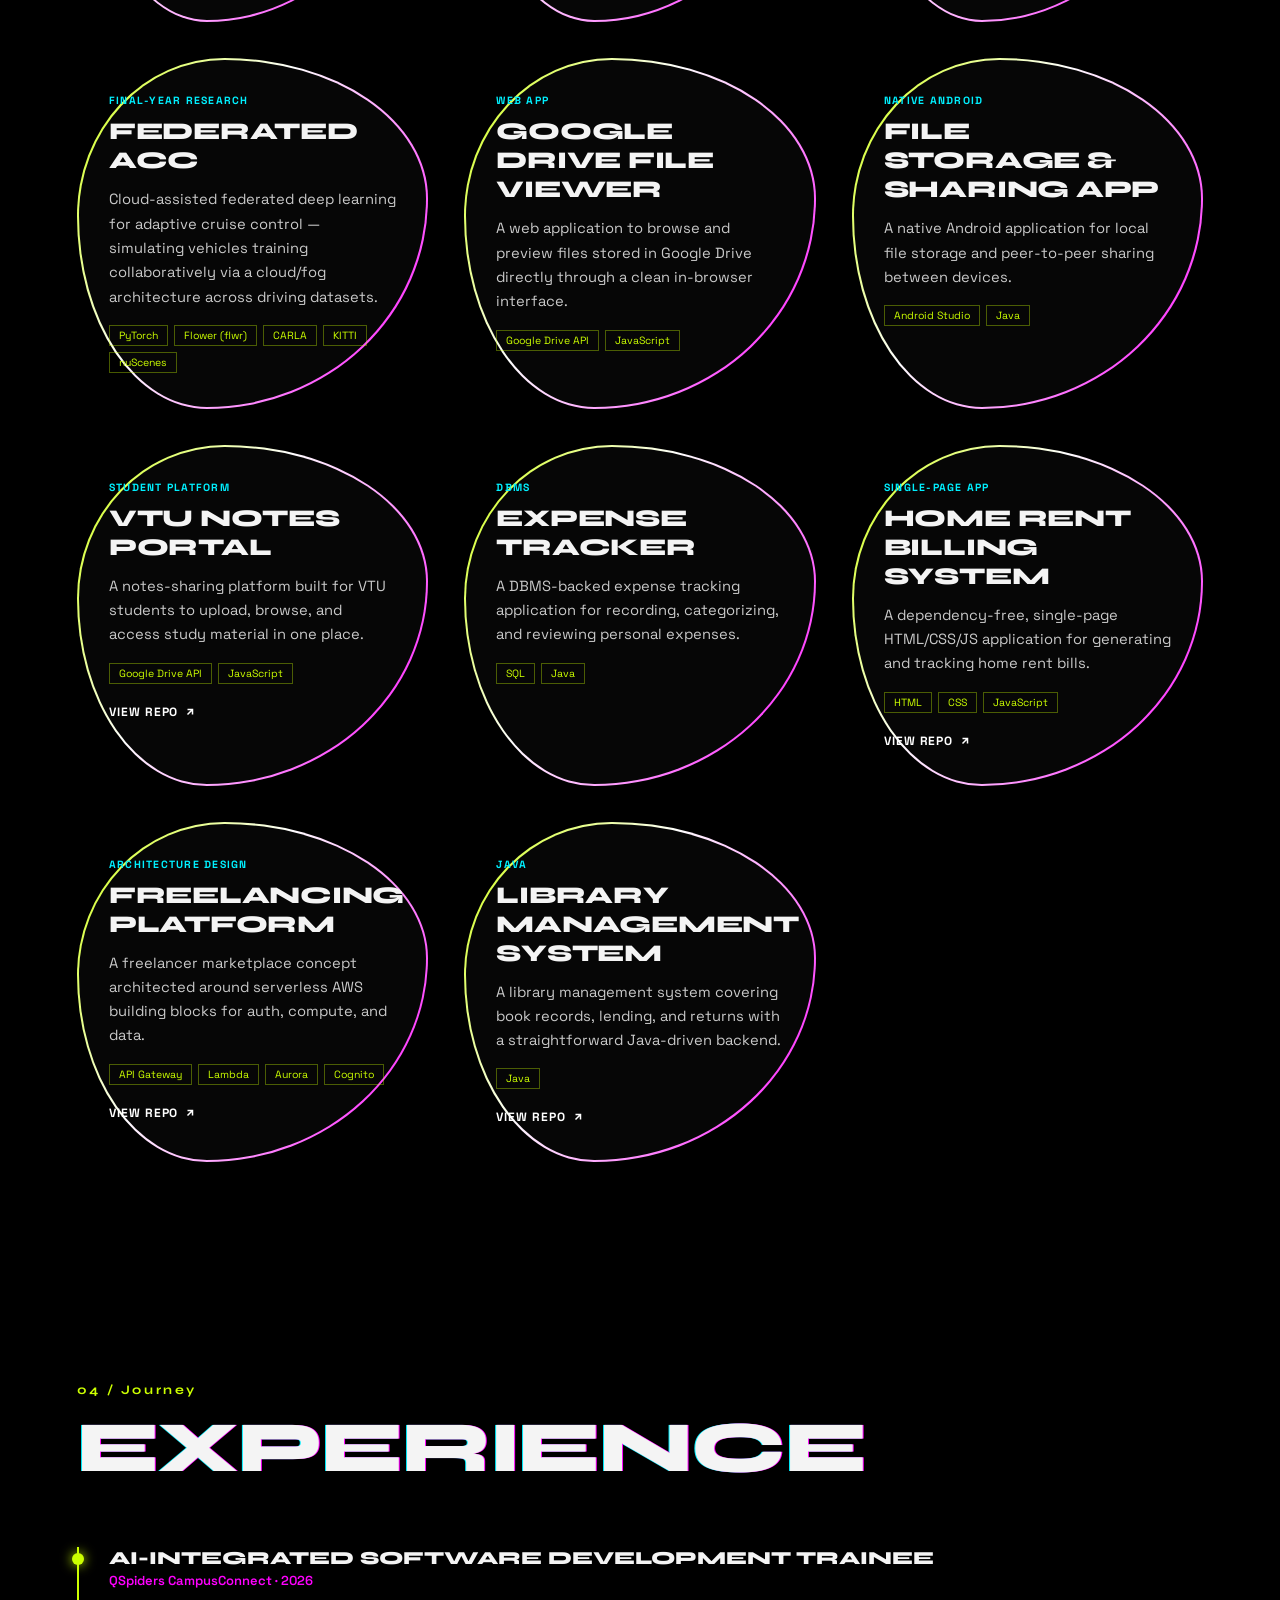
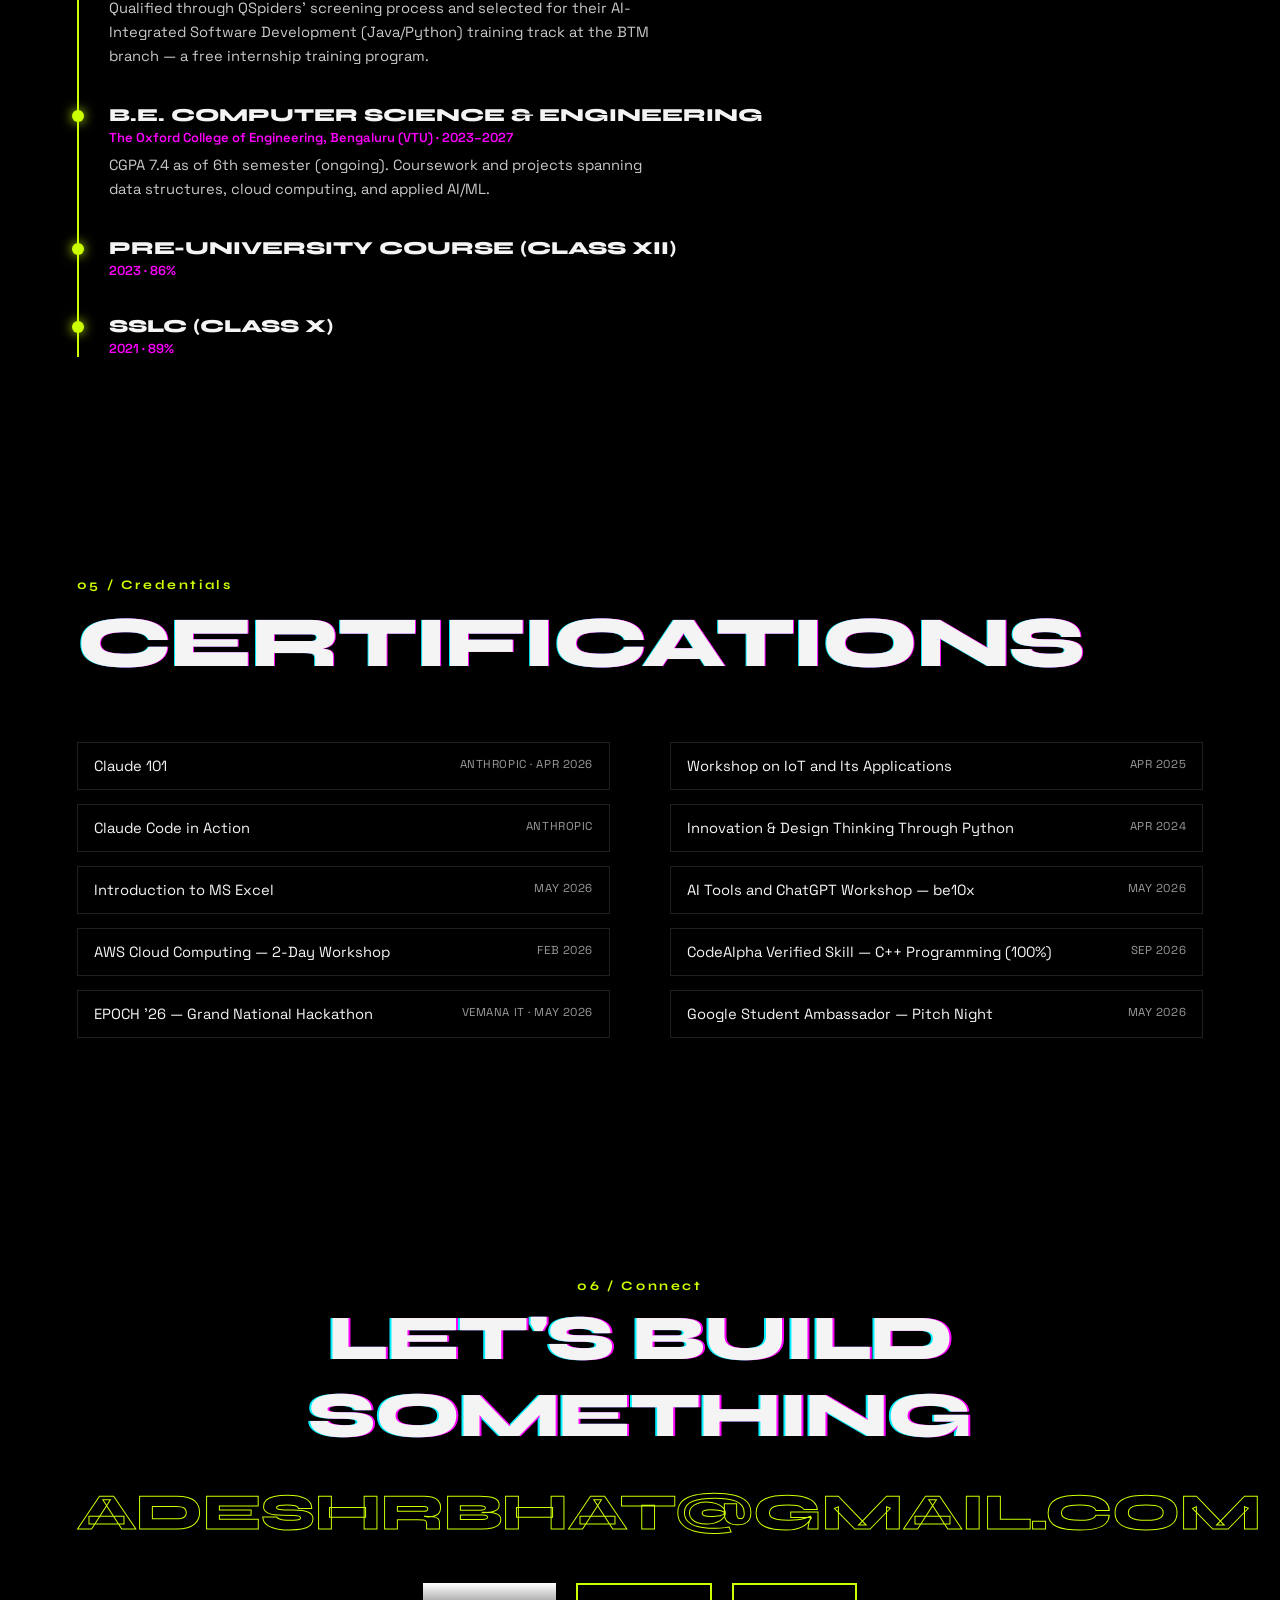
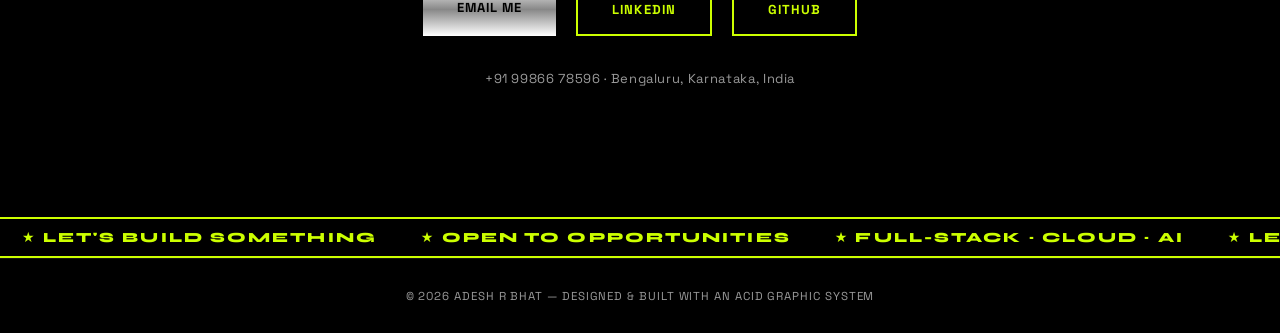
==== commit d8ce2bb4: "Update print statement from 'Hello' to 'Goodbye'" ====
--- a/index.html
+++ b/index.html
@@ -3,921 +3,604 @@
 <head>
 <meta charset="UTF-8">
 <meta name="viewport" content="width=device-width, initial-scale=1.0">
-<title>Adesh R Bhat — Portfolio</title>
-<link href="https://fonts.googleapis.com/css2?family=Syne:wght@400;500;600;700;800&family=DM+Mono:ital,wght@0,300;0,400;0,500;1,300&family=Crimson+Pro:ital,wght@0,300;0,400;1,300&display=swap" rel="stylesheet">
+<title>Adesh R Bhat — Full-Stack &amp; Cloud Developer</title>
+<link rel="preconnect" href="https://fonts.googleapis.com">
+<link rel="preconnect" href="https://fonts.gstatic.com" crossorigin>
+<link href="https://fonts.googleapis.com/css2?family=Syne:wght@700;800&family=Space+Grotesk:wght@400;500;600;700&display=swap" rel="stylesheet">
 <style>
-  :root {
-    --bg: #080a0f;
-    --surface: #0e1118;
-    --surface2: #141720;
-    --border: #1e2330;
-    --accent: #4fffb0;
-    --accent2: #7b61ff;
-    --accent3: #ff6b6b;
-    --text: #e8eaf2;
-    --muted: #6b7290;
-    --glow: rgba(79,255,176,0.15);
-  }
-
-  *, *::before, *::after { margin: 0; padding: 0; box-sizing: border-box; }
-
-  html { scroll-behavior: smooth; }
-
-  body {
-    background: var(--bg);
-    color: var(--text);
-    font-family: 'DM Mono', monospace;
-    font-size: 14px;
-    line-height: 1.7;
-    overflow-x: hidden;
-    cursor: none;
-  }
-
-  /* Custom cursor */
-  .cursor {
-    width: 12px; height: 12px;
-    background: var(--accent);
-    border-radius: 50%;
-    position: fixed;
-    pointer-events: none;
-    z-index: 9999;
-    transition: transform 0.1s ease;
-    mix-blend-mode: screen;
-  }
-  .cursor-ring {
-    width: 36px; height: 36px;
-    border: 1px solid rgba(79,255,176,0.4);
-    border-radius: 50%;
-    position: fixed;
-    pointer-events: none;
-    z-index: 9998;
-    transition: all 0.18s ease;
-  }
-  .cursor-ring.hover { transform: scale(1.6); border-color: var(--accent); background: rgba(79,255,176,0.05); }
-
-  /* Noise overlay */
-  body::before {
-    content: '';
-    position: fixed; inset: 0;
-    background-image: url("data:image/svg+xml,%3Csvg viewBox='0 0 200 200' xmlns='http://www.w3.org/2000/svg'%3E%3Cfilter id='n'%3E%3CfeTurbulence type='fractalNoise' baseFrequency='0.85' numOctaves='4' stitchTiles='stitch'/%3E%3C/filter%3E%3Crect width='100%25' height='100%25' filter='url(%23n)' opacity='0.04'/%3E%3C/svg%3E");
-    opacity: 0.5;
-    pointer-events: none;
-    z-index: 1000;
-  }
-
-  /* Grid background */
-  body::after {
-    content: '';
-    position: fixed; inset: 0;
-    background-image:
-      linear-gradient(rgba(79,255,176,0.03) 1px, transparent 1px),
-      linear-gradient(90deg, rgba(79,255,176,0.03) 1px, transparent 1px);
-    background-size: 60px 60px;
-    pointer-events: none;
-    z-index: 0;
-  }
-
-  /* ---- NAV ---- */
-  nav {
-    position: fixed; top: 0; left: 0; right: 0;
-    z-index: 500;
-    padding: 20px 60px;
-    display: flex; align-items: center; justify-content: space-between;
-    border-bottom: 1px solid transparent;
-    transition: all 0.4s;
-    backdrop-filter: blur(0px);
-  }
-  nav.scrolled {
-    background: rgba(8,10,15,0.92);
-    border-color: var(--border);
-    backdrop-filter: blur(20px);
-  }
-  .nav-logo {
-    font-family: 'Syne', sans-serif;
-    font-size: 18px;
-    font-weight: 800;
-    letter-spacing: -0.02em;
-    color: var(--text);
-    text-decoration: none;
-  }
-  .nav-logo span { color: var(--accent); }
-  .nav-links { display: flex; gap: 40px; list-style: none; }
-  .nav-links a {
-    color: var(--muted);
-    text-decoration: none;
-    font-size: 12px;
-    letter-spacing: 0.1em;
-    text-transform: uppercase;
-    transition: color 0.3s;
-    position: relative;
-  }
-  .nav-links a::after {
-    content: '';
-    position: absolute; bottom: -4px; left: 0; right: 0;
-    height: 1px; background: var(--accent);
-    transform: scaleX(0);
-    transition: transform 0.3s;
-  }
-  .nav-links a:hover { color: var(--accent); }
-  .nav-links a:hover::after { transform: scaleX(1); }
-
-  /* ---- SECTIONS ---- */
-  section { position: relative; z-index: 2; }
-
-  /* ---- HERO ---- */
-  #hero {
-    min-height: 100vh;
-    display: flex; align-items: center;
-    padding: 120px 60px 80px;
-    position: relative; overflow: hidden;
-  }
-  .hero-glow {
-    position: absolute;
-    width: 700px; height: 700px;
-    background: radial-gradient(circle, rgba(79,255,176,0.06) 0%, transparent 70%);
-    top: -100px; left: -150px;
-    pointer-events: none;
-    animation: glow-pulse 6s ease-in-out infinite;
-  }
-  .hero-glow2 {
-    position: absolute;
-    width: 500px; height: 500px;
-    background: radial-gradient(circle, rgba(123,97,255,0.08) 0%, transparent 70%);
-    bottom: 0; right: -100px;
-    pointer-events: none;
-    animation: glow-pulse 8s ease-in-out infinite reverse;
-  }
-  @keyframes glow-pulse {
-    0%, 100% { transform: scale(1); opacity: 1; }
-    50% { transform: scale(1.1); opacity: 0.7; }
-  }
-
-  .hero-inner { max-width: 900px; }
-  .hero-badge {
-    display: inline-flex; align-items: center; gap: 8px;
-    background: var(--surface); border: 1px solid var(--border);
-    padding: 8px 16px; border-radius: 100px;
-    font-size: 11px; letter-spacing: 0.15em; text-transform: uppercase;
-    color: var(--accent); margin-bottom: 40px;
-    animation: fade-up 0.8s ease both;
-  }
-  .hero-badge::before {
-    content: '';
-    width: 6px; height: 6px; border-radius: 50%;
-    background: var(--accent);
-    animation: blink 2s ease-in-out infinite;
-  }
-  @keyframes blink {
-    0%, 100% { opacity: 1; }
-    50% { opacity: 0.3; }
-  }
-
-  .hero-name {
-    font-family: 'Syne', sans-serif;
-    font-size: clamp(52px, 8vw, 110px);
-    font-weight: 800;
-    line-height: 0.9;
-    letter-spacing: -0.04em;
-    margin-bottom: 24px;
-    animation: fade-up 0.8s 0.1s ease both;
-  }
-  .hero-name .line2 {
-    display: block;
-    -webkit-text-stroke: 1.5px var(--text);
-    color: transparent;
-    position: relative;
-  }
-  .hero-name .line2::after {
-    content: attr(data-text);
-    position: absolute; left: 0; top: 0;
-    background: linear-gradient(135deg, var(--accent), var(--accent2));
-    -webkit-background-clip: text;
-    background-clip: text;
-    -webkit-text-fill-color: transparent;
-    clip-path: inset(0 100% 0 0);
-    animation: text-reveal 1.5s 0.5s ease forwards;
-  }
-  @keyframes text-reveal {
-    to { clip-path: inset(0 0% 0 0); }
-  }
-
-  .hero-desc {
-    font-family: 'Crimson Pro', serif;
-    font-size: 20px;
-    color: var(--muted);
-    max-width: 480px;
-    margin-bottom: 48px;
-    font-style: italic;
-    animation: fade-up 0.8s 0.2s ease both;
-  }
-  .hero-desc em { color: var(--text); font-style: normal; }
-
-  .hero-links {
-    display: flex; gap: 16px; flex-wrap: wrap;
-    animation: fade-up 0.8s 0.3s ease both;
-  }
-  .btn {
-    display: inline-flex; align-items: center; gap: 8px;
-    padding: 14px 28px;
-    font-family: 'DM Mono', monospace;
-    font-size: 12px; letter-spacing: 0.08em;
-    text-transform: uppercase;
-    text-decoration: none;
-    border-radius: 6px;
-    transition: all 0.3s;
-    position: relative; overflow: hidden;
-  }
-  .btn-primary {
-    background: var(--accent);
-    color: var(--bg);
-    font-weight: 500;
-  }
-  .btn-primary::before {
-    content: '';
-    position: absolute; inset: 0;
-    background: linear-gradient(135deg, transparent, rgba(255,255,255,0.2), transparent);
-    transform: translateX(-100%);
-    transition: transform 0.5s;
-  }
-  .btn-primary:hover::before { transform: translateX(100%); }
-  .btn-primary:hover { box-shadow: 0 0 30px rgba(79,255,176,0.4); }
-
-  .btn-ghost {
-    background: transparent;
-    color: var(--text);
-    border: 1px solid var(--border);
-  }
-  .btn-ghost:hover { border-color: var(--accent); color: var(--accent); background: rgba(79,255,176,0.05); }
-
-  .hero-scroll {
-    position: absolute; bottom: 40px; right: 60px;
-    display: flex; flex-direction: column; align-items: center; gap: 12px;
-    animation: fade-up 1s 0.5s ease both;
-  }
-  .scroll-text {
-    font-size: 10px; letter-spacing: 0.2em; text-transform: uppercase;
-    color: var(--muted); writing-mode: vertical-rl;
-  }
-  .scroll-line {
-    width: 1px; height: 60px;
-    background: linear-gradient(to bottom, var(--muted), transparent);
-    animation: scroll-anim 2s ease-in-out infinite;
-  }
-  @keyframes scroll-anim {
-    0% { transform: scaleY(0); transform-origin: top; }
-    50% { transform: scaleY(1); transform-origin: top; }
-    51% { transform-origin: bottom; }
-    100% { transform: scaleY(0); transform-origin: bottom; }
-  }
-
-  @keyframes fade-up {
-    from { opacity: 0; transform: translateY(24px); }
-    to { opacity: 1; transform: translateY(0); }
-  }
-
-  /* ---- ABOUT ---- */
-  #about {
-    padding: 100px 60px;
-    display: grid; grid-template-columns: 1fr 1fr; gap: 80px;
-    align-items: center; max-width: 1300px; margin: 0 auto;
-  }
-  .section-tag {
-    font-size: 11px; letter-spacing: 0.2em; text-transform: uppercase;
-    color: var(--accent); margin-bottom: 16px;
-    display: flex; align-items: center; gap: 12px;
-  }
-  .section-tag::before {
-    content: '';
-    width: 24px; height: 1px; background: var(--accent);
-  }
-  .section-title {
-    font-family: 'Syne', sans-serif;
-    font-size: clamp(32px, 4vw, 52px);
-    font-weight: 700;
-    letter-spacing: -0.03em;
-    line-height: 1.05;
-    margin-bottom: 24px;
-  }
-  .about-text {
-    font-family: 'Crimson Pro', serif;
-    font-size: 18px;
-    color: var(--muted);
-    line-height: 1.8;
-  }
-  .about-text strong { color: var(--text); font-weight: 400; }
-
-  .info-grid { display: flex; flex-direction: column; gap: 16px; }
-  .info-item {
-    background: var(--surface);
-    border: 1px solid var(--border);
-    border-radius: 10px;
-    padding: 20px 24px;
-    display: flex; align-items: center; gap: 16px;
-    transition: all 0.3s;
-    text-decoration: none; color: var(--text);
-    position: relative; overflow: hidden;
-  }
-  .info-item::before {
-    content: '';
-    position: absolute; left: 0; top: 0; bottom: 0;
-    width: 3px; background: var(--accent);
-    transform: scaleY(0);
-    transition: transform 0.3s;
-  }
-  .info-item:hover { border-color: var(--accent); background: rgba(79,255,176,0.04); transform: translateX(4px); }
-  .info-item:hover::before { transform: scaleY(1); }
-  .info-icon {
-    width: 40px; height: 40px; border-radius: 8px;
-    background: var(--surface2); border: 1px solid var(--border);
-    display: flex; align-items: center; justify-content: center;
-    font-size: 16px; flex-shrink: 0;
-  }
-  .info-label { font-size: 10px; letter-spacing: 0.1em; text-transform: uppercase; color: var(--muted); margin-bottom: 2px; }
-  .info-val { font-size: 13px; color: var(--text); }
-
-  /* ---- EDUCATION ---- */
-  #education {
-    padding: 100px 60px;
-    max-width: 1300px; margin: 0 auto;
-  }
-  .edu-card {
-    background: var(--surface);
-    border: 1px solid var(--border);
-    border-radius: 16px;
-    padding: 48px;
-    margin-top: 48px;
-    position: relative; overflow: hidden;
-    transition: all 0.4s;
-  }
-  .edu-card::after {
-    content: '';
-    position: absolute; inset: 0;
-    background: linear-gradient(135deg, rgba(79,255,176,0.04) 0%, transparent 50%, rgba(123,97,255,0.04) 100%);
-    opacity: 0;
-    transition: opacity 0.4s;
-  }
-  .edu-card:hover { border-color: rgba(79,255,176,0.3); }
-  .edu-card:hover::after { opacity: 1; }
-
-  .edu-header { display: flex; justify-content: space-between; align-items: flex-start; flex-wrap: wrap; gap: 20px; margin-bottom: 32px; }
-  .edu-college {
-    font-family: 'Syne', sans-serif;
-    font-size: 26px; font-weight: 700;
-    letter-spacing: -0.02em;
-    margin-bottom: 6px;
-  }
-  .edu-degree { color: var(--muted); font-size: 14px; }
-
-  .edu-badge {
-    background: rgba(79,255,176,0.1);
-    border: 1px solid rgba(79,255,176,0.3);
-    color: var(--accent);
-    padding: 6px 14px; border-radius: 100px;
-    font-size: 12px;
-  }
-
-  .stats-row { display: flex; gap: 24px; flex-wrap: wrap; }
-  .stat-box {
-    flex: 1; min-width: 140px;
-    background: var(--surface2); border: 1px solid var(--border);
-    border-radius: 12px; padding: 24px;
-    text-align: center;
-  }
-  .stat-val {
-    font-family: 'Syne', sans-serif;
-    font-size: 36px; font-weight: 800;
-    background: linear-gradient(135deg, var(--accent), var(--accent2));
-    -webkit-background-clip: text; background-clip: text;
-    -webkit-text-fill-color: transparent;
-    margin-bottom: 4px;
-  }
-  .stat-label { font-size: 11px; letter-spacing: 0.1em; text-transform: uppercase; color: var(--muted); }
-
-  .cgpa-bar-wrap { margin-top: 32px; }
-  .cgpa-bar-label { display: flex; justify-content: space-between; font-size: 12px; color: var(--muted); margin-bottom: 10px; }
-  .cgpa-bar {
-    height: 6px; background: var(--surface2); border-radius: 100px; overflow: hidden;
-  }
-  .cgpa-fill {
-    height: 100%;
-    background: linear-gradient(90deg, var(--accent), var(--accent2));
-    border-radius: 100px;
-    width: 0;
-    transition: width 1.5s cubic-bezier(0.4, 0, 0.2, 1);
-  }
-
-  /* ---- SKILLS ---- */
-  #skills {
-    padding: 100px 60px;
-    max-width: 1300px; margin: 0 auto;
-  }
-  .skills-grid {
-    display: grid;
-    grid-template-columns: repeat(auto-fill, minmax(280px, 1fr));
-    gap: 20px; margin-top: 48px;
-  }
-  .skill-cat {
-    background: var(--surface); border: 1px solid var(--border);
-    border-radius: 14px; padding: 28px;
-    transition: all 0.3s;
-  }
-  .skill-cat:hover { border-color: var(--accent2); transform: translateY(-4px); box-shadow: 0 20px 60px rgba(0,0,0,0.3); }
-  .skill-cat-title {
-    font-family: 'Syne', sans-serif;
-    font-size: 14px; font-weight: 700; letter-spacing: 0.04em;
-    text-transform: uppercase; margin-bottom: 20px;
-    display: flex; align-items: center; gap: 10px;
-  }
-  .skill-cat-title .dot {
-    width: 8px; height: 8px; border-radius: 50%;
-  }
-  .skill-tags { display: flex; flex-wrap: wrap; gap: 8px; }
-  .skill-tag {
-    background: var(--surface2); border: 1px solid var(--border);
-    padding: 6px 14px; border-radius: 6px;
-    font-size: 12px; color: var(--muted);
-    transition: all 0.2s;
-  }
-  .skill-tag:hover { color: var(--text); border-color: var(--accent); background: rgba(79,255,176,0.06); }
-
-  /* ---- PROJECTS ---- */
-  #projects {
-    padding: 100px 60px;
-    max-width: 1300px; margin: 0 auto;
-  }
-  .projects-grid {
-    display: grid; grid-template-columns: repeat(auto-fill, minmax(340px, 1fr));
-    gap: 24px; margin-top: 48px;
-  }
-  .project-card {
-    background: var(--surface); border: 1px solid var(--border);
-    border-radius: 16px; padding: 32px;
-    transition: all 0.4s; position: relative; overflow: hidden;
-    display: flex; flex-direction: column; gap: 16px;
-  }
-  .project-card::before {
-    content: '';
-    position: absolute; top: 0; left: 0; right: 0;
-    height: 2px;
-    background: linear-gradient(90deg, var(--accent), var(--accent2), var(--accent3));
-    transform: scaleX(0);
-    transition: transform 0.4s;
-  }
-  .project-card:hover { border-color: rgba(79,255,176,0.2); transform: translateY(-6px); box-shadow: 0 24px 80px rgba(0,0,0,0.4); }
-  .project-card:hover::before { transform: scaleX(1); }
-
-  .proj-num {
-    font-size: 11px; letter-spacing: 0.15em; color: var(--accent);
-    font-family: 'DM Mono', monospace;
-  }
-  .proj-title {
-    font-family: 'Syne', sans-serif;
-    font-size: 20px; font-weight: 700; letter-spacing: -0.02em;
-  }
-  .proj-desc { color: var(--muted); font-size: 13px; line-height: 1.7; flex: 1; }
-  .proj-tags { display: flex; flex-wrap: wrap; gap: 8px; }
-  .proj-tag {
-    background: rgba(123,97,255,0.1); border: 1px solid rgba(123,97,255,0.2);
-    color: #9f8bff; padding: 4px 10px; border-radius: 4px; font-size: 11px;
-  }
-
-  /* ---- CONTACT ---- */
-  #contact {
-    padding: 100px 60px;
-    max-width: 1300px; margin: 0 auto;
-    text-align: center;
-  }
-  .contact-wrap {
-    background: var(--surface); border: 1px solid var(--border);
-    border-radius: 24px; padding: 80px 60px;
-    position: relative; overflow: hidden;
-    margin-top: 48px;
-  }
-  .contact-wrap::before {
-    content: '';
-    position: absolute; inset: 0;
-    background: radial-gradient(ellipse at center, rgba(79,255,176,0.05) 0%, transparent 70%);
-  }
-  .contact-sub {
-    font-family: 'Crimson Pro', serif;
-    font-size: 20px; color: var(--muted); font-style: italic;
-    max-width: 500px; margin: 16px auto 48px;
-    position: relative;
-  }
-  .contact-links {
-    display: flex; justify-content: center; flex-wrap: wrap; gap: 16px;
-    position: relative;
-  }
-
-  /* ---- FOOTER ---- */
-  footer {
-    padding: 32px 60px;
-    border-top: 1px solid var(--border);
-    display: flex; justify-content: space-between; align-items: center;
-    position: relative; z-index: 2;
-    flex-wrap: wrap; gap: 16px;
-  }
-  footer .foot-text { font-size: 12px; color: var(--muted); }
-  footer .foot-text span { color: var(--accent); }
-
-  /* ---- SCROLL REVEAL ---- */
-  .reveal {
-    opacity: 0; transform: translateY(32px);
-    transition: opacity 0.8s ease, transform 0.8s ease;
-  }
-  .reveal.visible { opacity: 1; transform: none; }
-
-  /* ---- FLOATING SHAPES ---- */
-  .shape {
-    position: fixed; border-radius: 50%; pointer-events: none; z-index: 1;
-    animation: float 20s linear infinite;
-  }
-  @keyframes float {
-    0% { transform: translateY(0) rotate(0deg); opacity: 0; }
-    10% { opacity: 1; }
-    90% { opacity: 1; }
-    100% { transform: translateY(-100vh) rotate(360deg); opacity: 0; }
-  }
-
-  /* Responsive */
-  @media (max-width: 900px) {
-    nav { padding: 20px 24px; }
-    .nav-links { display: none; }
-    #hero { padding: 100px 24px 80px; }
-    #about { grid-template-columns: 1fr; padding: 80px 24px; }
-    #education, #skills, #projects, #contact { padding: 80px 24px; }
-    .hero-scroll { display: none; }
-    footer { padding: 24px; }
-    .contact-wrap { padding: 48px 24px; }
-  }
-
-  /* Typing cursor */
-  .typing::after {
-    content: '|';
-    animation: blink 1s step-end infinite;
-    color: var(--accent);
-  }
+:root{
+  --void:#000000;
+  --onyx:#0a0a0a;
+  --acid:#ccff00;
+  --pink:#ff00ff;
+  --cyan:#00f0ff;
+  --chrome-a:#ffffff;
+  --chrome-b:#888888;
+  --chrome-c:#e0e0e0;
+  --ink:#f4f4f4;
+  --ink-dim:#9a9a9a;
+  --font-head:'Syne', system-ui, sans-serif;
+  --font-body:'Space Grotesk', system-ui, sans-serif;
+  --ease-expo: cubic-bezier(0.19,1,0.22,1);
+}
+*{box-sizing:border-box;margin:0;padding:0}
+html{scroll-behavior:smooth}
+body{
+  background:var(--void);
+  color:var(--ink);
+  font-family:var(--font-body);
+  overflow-x:hidden;
+  min-height:100vh;
+  position:relative;
+}
+::selection{background:var(--acid);color:#000}
+a{color:inherit;text-decoration:none}
+
+/* NOISE OVERLAY */
+.noise{
+  position:fixed;inset:0;pointer-events:none;z-index:999;
+  opacity:0.05;mix-blend-mode:overlay;
+  background-image:url("data:image/svg+xml,%3Csvg xmlns='http://www.w3.org/2000/svg' width='120' height='120'%3E%3Cfilter id='n'%3E%3CfeTurbulence type='fractalNoise' baseFrequency='0.9' numOctaves='2' stitchTiles='stitch'/%3E%3C/filter%3E%3Crect width='100%25' height='100%25' filter='url(%23n)'/%3E%3C/svg%3E");
+}
+
+/* CHROME BLOB BACKDROP DRIFT */
+.blob-field{position:fixed;inset:0;z-index:0;pointer-events:none;overflow:hidden}
+.blob{position:absolute;border-radius:50%;filter:blur(70px);opacity:0.35;animation:float 22s ease-in-out infinite}
+.blob1{width:520px;height:520px;background:radial-gradient(circle,var(--acid),transparent 70%);top:-10%;left:-10%;animation-delay:0s}
+.blob2{width:460px;height:460px;background:radial-gradient(circle,var(--pink),transparent 70%);top:40%;right:-15%;animation-delay:-7s}
+.blob3{width:400px;height:400px;background:radial-gradient(circle,var(--cyan),transparent 70%);bottom:-10%;left:20%;animation-delay:-14s}
+@keyframes float{
+  0%,100%{transform:translate(0,0) scale(1)}
+  33%{transform:translate(60px,-40px) scale(1.1)}
+  66%{transform:translate(-40px,50px) scale(0.9)}
+}
+
+/* CURSOR BLOB */
+.cursor-blob{
+  position:fixed;width:26px;height:26px;border-radius:50%;
+  border:2px solid var(--acid);pointer-events:none;z-index:998;
+  transform:translate(-50%,-50%);transition:width .25s var(--ease-expo),height .25s var(--ease-expo),background .25s;
+  mix-blend-mode:difference;
+}
+@media(hover:none){.cursor-blob{display:none}}
+
+/* MARQUEE */
+.marquee-wrap{
+  position:relative;z-index:5;width:100%;overflow:hidden;
+  background:var(--acid);color:#000;padding:10px 0;
+  border-top:2px solid #000;border-bottom:2px solid #000;
+}
+.marquee-wrap.bottom{background:#000;color:var(--acid);border-color:var(--acid)}
+.marquee{display:flex;white-space:nowrap;animation:marquee 22s linear infinite}
+.marquee span{
+  font-family:var(--font-head);font-weight:800;text-transform:uppercase;
+  font-size:14px;letter-spacing:0.15em;padding:0 22px;
+}
+@keyframes marquee{0%{transform:translateX(0)}100%{transform:translateX(-50%)}}
+
+/* NAV */
+nav{
+  position:sticky;top:0;z-index:50;
+  display:flex;justify-content:space-between;align-items:center;
+  padding:18px 6vw;backdrop-filter:blur(20px) contrast(150%);
+  background:rgba(0,0,0,0.55);border-bottom:1px solid rgba(204,255,0,0.25);
+}
+.logo{font-family:var(--font-head);font-weight:800;font-size:22px;letter-spacing:-0.03em;text-transform:uppercase}
+.logo span{color:var(--acid)}
+.nav-links{display:flex;gap:28px;font-size:13px;text-transform:uppercase;letter-spacing:0.1em;font-weight:600}
+.nav-links a{position:relative;padding:4px 0;transition:color .2s}
+.nav-links a:hover{color:var(--acid)}
+.nav-links a::after{content:'';position:absolute;left:0;bottom:0;width:0;height:2px;background:var(--acid);transition:width .3s var(--ease-expo)}
+.nav-links a:hover::after{width:100%}
+#nav-toggle{display:none;background:none;border:1px solid var(--acid);color:var(--acid);font-size:22px;width:40px;height:40px}
+@media(max-width:800px){
+  .nav-links{position:fixed;top:0;right:0;height:100vh;width:70vw;background:#000;flex-direction:column;justify-content:center;align-items:flex-start;padding:0 32px;transform:translateX(100%);transition:transform .4s var(--ease-expo);border-left:2px solid var(--acid);gap:26px}
+  .nav-links.open{transform:translateX(0)}
+  #nav-toggle{display:block}
+}
+
+section{position:relative;z-index:2;padding:110px 6vw}
+
+/* HERO */
+.hero{min-height:88vh;display:flex;flex-direction:column;justify-content:center;padding-top:60px}
+.eyebrow{font-size:13px;letter-spacing:0.3em;text-transform:uppercase;color:var(--acid);font-weight:700;margin-bottom:18px}
+.hero h1{
+  font-family:var(--font-head);font-weight:800;text-transform:uppercase;
+  font-size:clamp(3rem,10vw,8.5rem);line-height:0.9;letter-spacing:-0.03em;
+  background:linear-gradient(100deg,var(--chrome-a),var(--chrome-b) 35%,var(--chrome-c) 55%,var(--chrome-a));
+  -webkit-background-clip:text;background-clip:text;color:transparent;
+  filter:drop-shadow(0 0 30px rgba(204,255,0,0.15));
+}
+.hero h1 .glitch{position:relative;display:inline-block}
+.hero .role{
+  margin-top:22px;font-size:clamp(1rem,2.4vw,1.6rem);color:var(--ink-dim);
+  max-width:640px;font-weight:500;
+}
+.hero .role b{color:var(--ink);font-weight:600}
+.hero-cta{display:flex;gap:18px;margin-top:44px;flex-wrap:wrap}
+
+.btn-chrome{
+  font-family:var(--font-body);font-weight:700;text-transform:uppercase;letter-spacing:0.08em;font-size:13px;
+  padding:16px 34px;border:none;cursor:pointer;color:#000;
+  background:linear-gradient(180deg,var(--chrome-a),var(--chrome-b) 50%,var(--chrome-a));
+  transition:transform .35s var(--ease-expo), box-shadow .35s var(--ease-expo);
+  mix-blend-mode:normal;
+}
+.btn-chrome:hover{transform:scale(1.08) rotate(-1deg);box-shadow:0 0 30px rgba(204,255,0,0.6)}
+.btn-outline{
+  font-family:var(--font-body);font-weight:700;text-transform:uppercase;letter-spacing:0.08em;font-size:13px;
+  padding:16px 34px;border:2px solid var(--acid);color:var(--acid);background:transparent;cursor:pointer;
+  transition:all .3s var(--ease-expo);
+}
+.btn-outline:hover{background:var(--acid);color:#000;transform:scale(1.05)}
+
+.scroll-cue{position:absolute;bottom:26px;left:6vw;font-size:11px;letter-spacing:0.25em;text-transform:uppercase;color:var(--ink-dim);display:flex;align-items:center;gap:10px}
+.scroll-cue .bar{width:1px;height:36px;background:linear-gradient(var(--acid),transparent);animation:pulseline 1.6s ease-in-out infinite}
+@keyframes pulseline{0%,100%{opacity:.2}50%{opacity:1}}
+
+/* SECTION HEADS */
+.section-head{margin-bottom:56px}
+.section-num{font-family:var(--font-head);font-size:13px;color:var(--acid);letter-spacing:0.2em;font-weight:700}
+.section-title{
+  font-family:var(--font-head);font-weight:800;text-transform:uppercase;
+  font-size:clamp(2.2rem,6vw,4.5rem);letter-spacing:-0.02em;margin-top:6px;
+  text-shadow:1px 0 0 var(--pink), -1px 0 0 var(--cyan);
+}
+
+/* ABOUT */
+.about-grid{display:grid;grid-template-columns:1.3fr 1fr;gap:60px;align-items:start}
+@media(max-width:820px){.about-grid{grid-template-columns:1fr}}
+.about-text{font-size:1.05rem;line-height:1.85;color:#d4d4d4;max-width:60ch}
+.stat-row{display:grid;grid-template-columns:1fr 1fr;gap:22px;margin-top:40px}
+.stat-card{
+  border:1px solid rgba(255,255,255,0.12);background:rgba(255,255,255,0.03);
+  padding:22px;backdrop-filter:blur(10px);
+}
+.stat-card .num{font-family:var(--font-head);font-size:2.6rem;font-weight:800;color:var(--acid)}
+.stat-card .label{font-size:12px;text-transform:uppercase;letter-spacing:0.1em;color:var(--ink-dim);margin-top:4px}
+.lang-chips{display:flex;gap:10px;flex-wrap:wrap;margin-top:20px}
+.chip{border:1px solid var(--pink);color:var(--pink);font-size:12px;text-transform:uppercase;letter-spacing:0.08em;padding:6px 14px;font-weight:600}
+
+/* SKILLS */
+.skill-groups{display:grid;grid-template-columns:repeat(auto-fit,minmax(260px,1fr));gap:2px;background:rgba(255,255,255,0.08)}
+.skill-card{
+  background:#050505;padding:30px 26px;transition:background .3s;
+}
+.skill-card:hover{background:#0d0d0d}
+.skill-card h3{
+  font-family:var(--font-head);text-transform:uppercase;font-size:15px;letter-spacing:0.1em;
+  color:var(--acid);margin-bottom:16px;
+}
+.skill-card ul{list-style:none;display:flex;flex-wrap:wrap;gap:8px}
+.skill-card li{
+  font-size:12.5px;padding:6px 12px;border:1px solid rgba(255,255,255,0.15);color:#ddd;
+  transition:all .25s var(--ease-expo);cursor:default;
+}
+.skill-card li:hover{border-color:var(--acid);color:var(--acid);transform:translateY(-3px) scale(1.05)}
+
+/* PROJECTS */
+.filter-row{display:flex;gap:10px;flex-wrap:wrap;margin-bottom:44px}
+.filter-btn{
+  font-size:11.5px;text-transform:uppercase;letter-spacing:0.08em;font-weight:700;
+  padding:9px 18px;border:1px solid rgba(255,255,255,0.25);background:transparent;color:#bbb;cursor:pointer;
+  transition:all .25s;
+}
+.filter-btn:hover{border-color:var(--acid);color:var(--acid)}
+.filter-btn.active{background:var(--acid);color:#000;border-color:var(--acid)}
+
+.project-grid{display:grid;grid-template-columns:repeat(auto-fit,minmax(320px,1fr));gap:36px}
+.project-card{
+  position:relative;padding:34px 30px;
+  background:rgba(255,255,255,0.03);
+  border-radius:42% 58% 63% 37% / 45% 40% 60% 55%;
+  border:2px solid transparent;
+  background-image:linear-gradient(#060606,#060606),linear-gradient(120deg,var(--acid),#fff 40%,var(--pink));
+  background-origin:border-box;background-clip:padding-box, border-box;
+  transition:transform .45s var(--ease-expo), border-radius .5s var(--ease-expo);
+  opacity:0;transform:translateY(30px);
+}
+.project-card.reveal{opacity:1;transform:translateY(0)}
+.project-card:hover{
+  transform:translateY(-8px) scale(1.02);
+  border-radius:20% 80% 30% 70% / 50% 20% 80% 50%;
+}
+.project-tag{font-size:10.5px;text-transform:uppercase;letter-spacing:0.12em;color:var(--cyan);font-weight:700}
+.project-card h3{font-family:var(--font-head);font-size:1.5rem;font-weight:800;text-transform:uppercase;margin:10px 0 12px;letter-spacing:-0.01em}
+.project-card p{font-size:0.92rem;line-height:1.65;color:#c9c9c9}
+.project-stack{display:flex;flex-wrap:wrap;gap:6px;margin-top:16px}
+.project-stack span{font-size:10.5px;color:var(--acid);border:1px solid rgba(204,255,0,0.35);padding:3px 9px}
+.project-link{
+  display:inline-flex;align-items:center;gap:6px;margin-top:20px;font-size:12px;font-weight:700;
+  text-transform:uppercase;letter-spacing:0.08em;color:#fff;
+}
+.project-link:hover{color:var(--acid)}
+.project-link svg{transition:transform .3s var(--ease-expo)}
+.project-link:hover svg{transform:translate(3px,-3px)}
+
+/* EXPERIENCE / EDU / CERTS */
+.timeline{border-left:2px solid var(--acid);padding-left:30px;display:flex;flex-direction:column;gap:36px}
+.timeline-item{position:relative}
+.timeline-item::before{content:'';position:absolute;left:-37px;top:6px;width:12px;height:12px;background:var(--acid);border-radius:50%;box-shadow:0 0 12px var(--acid)}
+.timeline-item .t-role{font-family:var(--font-head);font-weight:800;text-transform:uppercase;font-size:1.15rem}
+.timeline-item .t-org{color:var(--pink);font-size:13px;font-weight:600;margin-top:3px}
+.timeline-item .t-desc{color:#c9c9c9;font-size:0.92rem;margin-top:8px;line-height:1.6;max-width:60ch}
+
+.two-col{display:grid;grid-template-columns:1fr 1fr;gap:60px}
+@media(max-width:820px){.two-col{grid-template-columns:1fr}}
+.cert-list{list-style:none;display:flex;flex-direction:column;gap:14px}
+.cert-list li{
+  font-size:0.92rem;padding:14px 16px;border:1px solid rgba(255,255,255,0.12);
+  display:flex;justify-content:space-between;gap:12px;flex-wrap:wrap;
+  transition:border-color .25s;
+}
+.cert-list li:hover{border-color:var(--cyan)}
+.cert-list li .c-date{color:var(--ink-dim);font-size:11.5px;text-transform:uppercase;letter-spacing:0.05em}
+
+/* CONTACT */
+.contact-wrap{text-align:center;padding:130px 6vw}
+.contact-wrap .section-title{text-shadow:2px 0 0 var(--pink), -2px 0 0 var(--cyan)}
+.contact-big{
+  font-family:var(--font-head);font-weight:800;text-transform:uppercase;
+  font-size:clamp(1.8rem,5vw,3.2rem);margin:28px 0 40px;
+  color:transparent;-webkit-text-stroke:1px var(--acid);
+}
+.contact-links{display:flex;justify-content:center;gap:20px;flex-wrap:wrap;margin-top:10px}
+footer{padding:30px 6vw;text-align:center;font-size:11.5px;color:var(--ink-dim);letter-spacing:0.08em;text-transform:uppercase;border-top:1px solid rgba(255,255,255,0.08)}
+
+.toast{
+  position:fixed;bottom:26px;left:50%;transform:translateX(-50%) translateY(120%);
+  background:var(--acid);color:#000;font-weight:700;font-size:12px;text-transform:uppercase;letter-spacing:0.08em;
+  padding:12px 22px;z-index:1000;transition:transform .4s var(--ease-expo);
+}
+.toast.show{transform:translateX(-50%) translateY(0)}
+
+@media(prefers-reduced-motion: reduce){
+  .marquee,.blob,.scroll-cue .bar,*{animation-duration:0.01ms !important}
+}
 </style>
 </head>
 <body>
 
-<div class="cursor" id="cursor"></div>
-<div class="cursor-ring" id="cursorRing"></div>
-
-<!-- Nav -->
-<nav id="navbar">
-  <a href="#hero" class="nav-logo">ARB<span>.</span></a>
-  <ul class="nav-links">
-    <li><a href="#about">About</a></li>
-    <li><a href="#education">Education</a></li>
-    <li><a href="#skills">Skills</a></li>
-    <li><a href="#projects">Projects</a></li>
-    <li><a href="#contact">Contact</a></li>
-  </ul>
+<div class="noise"></div>
+<div class="cursor-blob" id="cursorBlob"></div>
+<div class="blob-field"><div class="blob blob1"></div><div class="blob blob2"></div><div class="blob blob3"></div></div>
+
+<div class="marquee-wrap">
+  <div class="marquee">
+    <span>★ FULL-STACK DEVELOPER</span><span>★ CLOUD &amp; AWS</span><span>★ AI / ML ENGINEER</span><span>★ FLUTTER &amp; ANDROID</span><span>★ BENGALURU, INDIA</span>
+    <span>★ FULL-STACK DEVELOPER</span><span>★ CLOUD &amp; AWS</span><span>★ AI / ML ENGINEER</span><span>★ FLUTTER &amp; ANDROID</span><span>★ BENGALURU, INDIA</span>
+  </div>
+</div>
+
+<nav>
+  <div class="logo">ADESH<span>.</span>RB</div>
+  <div class="nav-links" id="navLinks">
+    <a href="#about" onclick="closeNav()">About</a>
+    <a href="#skills" onclick="closeNav()">Skills</a>
+    <a href="#projects" onclick="closeNav()">Projects</a>
+    <a href="#experience" onclick="closeNav()">Experience</a>
+    <a href="#contact" onclick="closeNav()">Contact</a>
+  </div>
+  <button id="nav-toggle" onclick="toggleNav()">☰</button>
 </nav>
 
-<!-- Hero -->
-<section id="hero">
-  <div class="hero-glow"></div>
-  <div class="hero-glow2"></div>
-  <div class="hero-inner">
-    <div class="hero-badge">Available for Internships & Opportunities</div>
-    <h1 class="hero-name">
-      <span>Adesh</span><br>
-      <span class="line2" data-text="R Bhat.">R Bhat.</span>
-    </h1>
-    <p class="hero-desc">
-      CS Engineer building <em>real-world solutions</em> — from cloud deployments on AWS to Android apps and Google Drive integrations.
-    </p>
-    <div class="hero-links">
-      <a href="mailto:adeshrbhat2005@gmail.com" class="btn btn-primary">✉ Hire Me</a>
-      <a href="https://www.linkedin.com/in/adesh-r-bhat-60902a341" target="_blank" class="btn btn-ghost">LinkedIn ↗</a>
-      <a href="https://github.com/adeshbhat" target="_blank" class="btn btn-ghost">GitHub ↗</a>
-    </div>
-  </div>
-  <div class="hero-scroll">
-    <span class="scroll-text">Scroll</span>
-    <div class="scroll-line"></div>
-  </div>
+<section class="hero" id="home">
+  <div class="eyebrow">// Portfolio 2026</div>
+  <h1>ADESH<br><span class="glitch" data-text="R BHAT">R BHAT</span></h1>
+  <p class="role">Computer Science &amp; Engineering student in <b>Bengaluru</b> — building across <b>full-stack, cloud and AI/ML</b> domains. From federated learning for autonomous vehicles to AI-powered health monitoring, I turn ideas into working systems.</p>
+  <div class="hero-cta">
+    <a href="#projects" class="btn-chrome">View Projects</a>
+    <a href="#contact" class="btn-outline">Get In Touch</a>
+  </div>
+  <div class="scroll-cue"><div class="bar"></div>SCROLL</div>
 </section>
 
-<!-- About -->
 <section id="about">
-  <div class="reveal">
-    <div class="section-tag">About Me</div>
-    <h2 class="section-title">Who I am,<br>what I build.</h2>
-    <p class="about-text">
-      I am a <strong>Computer Science Engineering</strong> student based in <strong>Bengaluru</strong>, passionate about technology, development, and building real-world projects.<br><br>
-      I enjoy learning new technologies and improving my <strong>problem-solving skills</strong> — from cloud deployments on AWS to Android apps and AI-powered systems.
-    </p>
-  </div>
-  <div class="info-grid reveal">
-    <a href="mailto:adeshrbhat2005@gmail.com" class="info-item">
-      <div class="info-icon">✉</div>
-      <div>
-        <div class="info-label">Email</div>
-        <div class="info-val">adeshrbhat2005@gmail.com</div>
+  <div class="section-head">
+    <div class="section-num">01 / About</div>
+    <div class="section-title">Who I Am</div>
+  </div>
+  <div class="about-grid">
+    <div class="about-text">
+      <p>I'm a Computer Science &amp; Engineering student at <b>The Oxford College of Engineering, Bengaluru</b> (VTU), expected to graduate in 2027. I work as an end-to-end developer across mobile, web, cloud, and AI — from Flutter apps with clean architecture to Flask backends wired into Gemini AI, and AWS cloud infrastructure in between.</p>
+      <p style="margin-top:18px">Currently pursuing an AI-Integrated Software Development training track with QSpiders CampusConnect, alongside a final-year research project on federated deep learning for adaptive cruise control.</p>
+      <div class="lang-chips">
+        <span class="chip">Kannada</span><span class="chip">English</span><span class="chip">Hindi</span>
       </div>
-    </a>
-    <a href="tel:+919986678596" class="info-item">
-      <div class="info-icon">📞</div>
-      <div>
-        <div class="info-label">Phone</div>
-        <div class="info-val">+91 9986678596</div>
-      </div>
-    </a>
-    <div class="info-item">
-      <div class="info-icon">📍</div>
-      <div>
-        <div class="info-label">Location</div>
-        <div class="info-val">Bengaluru, Karnataka, India</div>
-      </div>
-    </div>
-    <a href="https://www.linkedin.com/in/adesh-r-bhat-60902a341" target="_blank" class="info-item">
-      <div class="info-icon">in</div>
-      <div>
-        <div class="info-label">LinkedIn</div>
-        <div class="info-val">adesh-r-bhat-60902a341</div>
-      </div>
-    </a>
-      <a href="https://github.com/adeshbhat" target="_blank" class="info-item">
-      <div class="info-icon">⌥</div>
-      <div>
-        <div class="info-label">GitHub</div>
-        <div class="info-val">adeshbhat</div>
-      </div>
-    </a>
+    </div>
+    <div class="stat-row">
+      <div class="stat-card"><div class="num">7.4</div><div class="label">CGPA · 6th Sem</div></div>
+      <div class="stat-card"><div class="num">11+</div><div class="label">Projects Built</div></div>
+      <div class="stat-card"><div class="num">2027</div><div class="label">Expected Grad</div></div>
+      <div class="stat-card"><div class="num">7</div><div class="label">Certifications</div></div>
+    </div>
   </div>
 </section>
 
-<!-- Education -->
-<section id="education">
-  <div class="reveal">
-    <div class="section-tag">Education</div>
-    <h2 class="section-title">Academic<br>Background.</h2>
-  </div>
-  <div class="edu-card reveal" id="eduCard">
-    <div class="edu-header">
-      <div>
-        <div class="edu-college">The Oxford College of Engineering</div>
-        <div class="edu-degree">Bachelor of Engineering — Computer Science & Engineering</div>
-      </div>
-      <div class="edu-badge">2023 – 2027</div>
-    </div>
-    <div class="stats-row">
-      <div class="stat-box">
-        <div class="stat-val" id="cgpaVal">0.0</div>
-        <div class="stat-label">CGPA</div>
-      </div>
-      <div class="stat-box">
-        <div class="stat-val">FCD</div>
-        <div class="stat-label">Grade — Every Sem</div>
-      </div>
-      <div class="stat-box">
-        <div class="stat-val">2027</div>
-        <div class="stat-label">Pass-Out Year</div>
-      </div>
-      <div class="stat-box">
-        <div class="stat-val">CSE</div>
-        <div class="stat-label">Specialization</div>
-      </div>
-    </div>
-    <div class="cgpa-bar-wrap">
-      <div class="cgpa-bar-label">
-        <span>CGPA Progress</span>
-        <span>7.5 / 10.0</span>
-      </div>
-      <div class="cgpa-bar">
-        <div class="cgpa-fill" id="cgpaBar"></div>
-      </div>
-    </div>
+<section id="skills">
+  <div class="section-head">
+    <div class="section-num">02 / Arsenal</div>
+    <div class="section-title">Skills &amp; Stack</div>
+  </div>
+  <div class="skill-groups">
+    <div class="skill-card"><h3>Languages</h3><ul>
+      <li>C</li><li>Java</li><li>Python</li><li>JavaScript</li>
+    </ul></div>
+    <div class="skill-card"><h3>Web</h3><ul>
+      <li>HTML5</li><li>CSS3</li><li>React.js</li>
+    </ul></div>
+    <div class="skill-card"><h3>Cloud &amp; DevOps</h3><ul>
+      <li>AWS EC2</li><li>S3</li><li>Lambda</li><li>API Gateway</li><li>CloudFront</li><li>Aurora</li><li>Cognito</li>
+    </ul></div>
+    <div class="skill-card"><h3>Mobile</h3><ul>
+      <li>Flutter</li><li>Android Studio</li><li>VS Code</li>
+    </ul></div>
+    <div class="skill-card"><h3>AI / ML</h3><ul>
+      <li>Gemini AI API</li><li>Google Vision API</li><li>PyTorch</li><li>Flower (FL)</li><li>YOLOv8</li><li>OpenDP</li>
+    </ul></div>
+    <div class="skill-card"><h3>Databases</h3><ul>
+      <li>MySQL</li><li>MongoDB</li><li>Firebase Firestore</li>
+    </ul></div>
+    <div class="skill-card"><h3>Tools</h3><ul>
+      <li>Git</li><li>GitHub</li><li>Google Drive API</li><li>Postman</li><li>Firebase</li>
+    </ul></div>
+    <div class="skill-card"><h3>Core Concepts</h3><ul>
+      <li>Data Structures</li><li>REST APIs</li><li>Microservices</li><li>Agile</li><li>Clean Architecture</li>
+    </ul></div>
   </div>
 </section>
 
-<!-- Skills -->
-<section id="skills">
-  <div class="reveal">
-    <div class="section-tag">Skills</div>
-    <h2 class="section-title">Tech I work<br>with.</h2>
-  </div>
-  <div class="skills-grid">
-    <div class="skill-cat reveal">
-      <div class="skill-cat-title">
-        <span class="dot" style="background:#4fffb0;box-shadow:0 0 8px #4fffb0"></span>
-        Languages
-      </div>
-      <div class="skill-tags">
-        <span class="skill-tag">Python</span>
-        <span class="skill-tag">Java</span>
-        <span class="skill-tag">JavaScript</span>
-        <span class="skill-tag">HTML</span>
-        <span class="skill-tag">CSS</span>
-      </div>
-    </div>
-    <div class="skill-cat reveal">
-      <div class="skill-cat-title">
-        <span class="dot" style="background:#7b61ff;box-shadow:0 0 8px #7b61ff"></span>
-        Cloud & DevOps
-      </div>
-      <div class="skill-tags">
-        <span class="skill-tag">AWS EC2</span>
-        <span class="skill-tag">AWS S3</span>
-        <span class="skill-tag">CloudFront</span>
-        <span class="skill-tag">SSL / ACM</span>
-        <span class="skill-tag">AWS Basics</span>
-      </div>
-    </div>
-    <div class="skill-cat reveal">
-      <div class="skill-cat-title">
-        <span class="dot" style="background:#ff6b6b;box-shadow:0 0 8px #ff6b6b"></span>
-        Mobile & Backend
-      </div>
-      <div class="skill-tags">
-        <span class="skill-tag">Android Studio</span>
-        <span class="skill-tag">Firebase</span>
-        <span class="skill-tag">Google Drive API</span>
-        <span class="skill-tag">REST APIs</span>
-      </div>
-    </div>
-    <div class="skill-cat reveal">
-      <div class="skill-cat-title">
-        <span class="dot" style="background:#ffd166;box-shadow:0 0 8px #ffd166"></span>
-        Tools & Platforms
-      </div>
-      <div class="skill-tags">
-        <span class="skill-tag">Git & GitHub</span>
-        <span class="skill-tag">VS Code</span>
-        <span class="skill-tag">Android Studio</span>
-        <span class="skill-tag">Postman</span>
-      </div>
-    </div>
+<section id="projects">
+  <div class="section-head">
+    <div class="section-num">03 / Work</div>
+    <div class="section-title">Projects</div>
+  </div>
+  <div class="filter-row" id="filterRow">
+    <button class="filter-btn active" data-filter="all">All</button>
+    <button class="filter-btn" data-filter="ai">AI / ML</button>
+    <button class="filter-btn" data-filter="mobile">Mobile</button>
+    <button class="filter-btn" data-filter="cloud">Cloud</button>
+    <button class="filter-btn" data-filter="web">Web</button>
+  </div>
+  <div class="project-grid" id="projectGrid">
+
+    <div class="project-card" data-cat="ai web">
+      <div class="project-tag">AI Nutrition Assistant</div>
+      <h3>NutriVision</h3>
+      <p>AI-powered nutrition chatbot combining conversational AI with image-based food recognition — snap a meal and get instant nutritional insight.</p>
+      <div class="project-stack"><span>Gemini API</span><span>Flask</span><span>Google Vision API</span></div>
+    </div>
+
+    <div class="project-card" data-cat="mobile cloud">
+      <div class="project-tag">Venture · In Progress</div>
+      <h3>Elititutor</h3>
+      <p>Tutor discovery and tuition management platform built on clean architecture with a Firestore data model. Google OAuth 2.0 authentication shipped as the first end-to-end feature.</p>
+      <div class="project-stack"><span>Flutter</span><span>Firebase</span><span>Riverpod</span><span>GoRouter</span></div>
+      <a class="project-link" href="https://github.com/adeshrbhat" target="_blank" rel="noopener">GitHub Profile <svg width="12" height="12" viewBox="0 0 24 24" fill="none" stroke="currentColor" stroke-width="3"><path d="M7 17L17 7M7 7h10v10"/></svg></a>
+    </div>
+
+    <div class="project-card" data-cat="ai web cloud">
+      <div class="project-tag">Healthtech · v2</div>
+      <h3>Patient Early Warning System</h3>
+      <p>Full-stack monitoring system for dialysis &amp; chemotherapy patients — live risk scoring, a hospital dashboard, and a patient self-report portal, backed by Google Sheets and Gemini AI explanations.</p>
+      <div class="project-stack"><span>Flask</span><span>Google Sheets API</span><span>Gemini AI</span></div>
+      <a class="project-link" href="https://github.com/adeshrbhat/vemana_hackathon" target="_blank" rel="noopener">View Repo <svg width="12" height="12" viewBox="0 0 24 24" fill="none" stroke="currentColor" stroke-width="3"><path d="M7 17L17 7M7 7h10v10"/></svg></a>
+    </div>
+
+    <div class="project-card" data-cat="ai">
+      <div class="project-tag">Final-Year Research</div>
+      <h3>Federated ACC</h3>
+      <p>Cloud-assisted federated deep learning for adaptive cruise control — simulating vehicles training collaboratively via a cloud/fog architecture across driving datasets.</p>
+      <div class="project-stack"><span>PyTorch</span><span>Flower (flwr)</span><span>CARLA</span><span>KITTI</span><span>nuScenes</span></div>
+    </div>
+
+    <div class="project-card" data-cat="web cloud">
+      <div class="project-tag">Web App</div>
+      <h3>Google Drive File Viewer</h3>
+      <p>A web application to browse and preview files stored in Google Drive directly through a clean in-browser interface.</p>
+      <div class="project-stack"><span>Google Drive API</span><span>JavaScript</span></div>
+    </div>
+
+    <div class="project-card" data-cat="mobile">
+      <div class="project-tag">Native Android</div>
+      <h3>File Storage &amp; Sharing App</h3>
+      <p>A native Android application for local file storage and peer-to-peer sharing between devices.</p>
+      <div class="project-stack"><span>Android Studio</span><span>Java</span></div>
+    </div>
+
+    <div class="project-card" data-cat="web">
+      <div class="project-tag">Student Platform</div>
+      <h3>VTU Notes Portal</h3>
+      <p>A notes-sharing platform built for VTU students to upload, browse, and access study material in one place.</p>
+      <div class="project-stack"><span>Google Drive API</span><span>JavaScript</span></div>
+      <a class="project-link" href="https://github.com/adeshrbhat/vtu-notes" target="_blank" rel="noopener">View Repo <svg width="12" height="12" viewBox="0 0 24 24" fill="none" stroke="currentColor" stroke-width="3"><path d="M7 17L17 7M7 7h10v10"/></svg></a>
+    </div>
+
+    <div class="project-card" data-cat="web">
+      <div class="project-tag">DBMS</div>
+      <h3>Expense Tracker</h3>
+      <p>A DBMS-backed expense tracking application for recording, categorizing, and reviewing personal expenses.</p>
+      <div class="project-stack"><span>SQL</span><span>Java</span></div>
+    </div>
+
+    <div class="project-card" data-cat="web">
+      <div class="project-tag">Single-Page App</div>
+      <h3>Home Rent Billing System</h3>
+      <p>A dependency-free, single-page HTML/CSS/JS application for generating and tracking home rent bills.</p>
+      <div class="project-stack"><span>HTML</span><span>CSS</span><span>JavaScript</span></div>
+      <a class="project-link" href="https://github.com/adeshrbhat/home-rent-management" target="_blank" rel="noopener">View Repo <svg width="12" height="12" viewBox="0 0 24 24" fill="none" stroke="currentColor" stroke-width="3"><path d="M7 17L17 7M7 7h10v10"/></svg></a>
+    </div>
+
+    <div class="project-card" data-cat="cloud web">
+      <div class="project-tag">Architecture Design</div>
+      <h3>Freelancing Platform</h3>
+      <p>A freelancer marketplace concept architected around serverless AWS building blocks for auth, compute, and data.</p>
+      <div class="project-stack"><span>API Gateway</span><span>Lambda</span><span>Aurora</span><span>Cognito</span></div>
+      <a class="project-link" href="https://github.com/adeshrbhat/freelancing-platform" target="_blank" rel="noopener">View Repo <svg width="12" height="12" viewBox="0 0 24 24" fill="none" stroke="currentColor" stroke-width="3"><path d="M7 17L17 7M7 7h10v10"/></svg></a>
+    </div>
+
+    <div class="project-card" data-cat="web">
+      <div class="project-tag">Java</div>
+      <h3>Library Management System</h3>
+      <p>A library management system covering book records, lending, and returns with a straightforward Java-driven backend.</p>
+      <div class="project-stack"><span>Java</span></div>
+      <a class="project-link" href="https://github.com/adeshrbhat/liberary-management" target="_blank" rel="noopener">View Repo <svg width="12" height="12" viewBox="0 0 24 24" fill="none" stroke="currentColor" stroke-width="3"><path d="M7 17L17 7M7 7h10v10"/></svg></a>
+    </div>
+
   </div>
 </section>
 
-<!-- Projects -->
-<section id="projects">
-  <div class="reveal">
-    <div class="section-tag">Projects</div>
-    <h2 class="section-title">Things I've<br>built.</h2>
-  </div>
-  <div class="projects-grid">
-    <div class="project-card reveal">
-      <div class="proj-num">01 — Web App</div>
-      <div class="proj-title">Google Drive File Viewer Web App</div>
-      <div class="proj-desc">
-        A responsive web application that allows users to view and download files from a public Google Drive folder using API integration. Built with a clean UI and seamless Drive connectivity.
-      </div>
-      <div class="proj-tags">
-        <span class="proj-tag">HTML</span>
-        <span class="proj-tag">CSS</span>
-        <span class="proj-tag">JavaScript</span>
-        <span class="proj-tag">Google Drive API</span>
-      </div>
-    </div>
-    <div class="project-card reveal">
-      <div class="proj-num">02 — Mobile App</div>
-      <div class="proj-title">Android File Storage App</div>
-      <div class="proj-desc">
-        An Android application where users can sign up, upload files to their private Google Drive folder, and access them offline. Features Firebase authentication and seamless Drive sync.
-      </div>
-      <div class="proj-tags">
-        <span class="proj-tag">Android Studio</span>
-        <span class="proj-tag">Java</span>
-        <span class="proj-tag">Firebase</span>
-        <span class="proj-tag">Google Drive API</span>
-      </div>
-    </div>
-    <div class="project-card reveal">
-      <div class="proj-num">03 — Cloud Project</div>
-      <div class="proj-title">AWS Cloud Deployment Project</div>
-      <div class="proj-desc">
-        Deployed a web application using AWS EC2 and configured HTTPS using SSL certificates via AWS Certificate Manager and CloudFront for global CDN delivery and secure access.
-      </div>
-      <div class="proj-tags">
-        <span class="proj-tag">AWS EC2</span>
-        <span class="proj-tag">S3</span>
-        <span class="proj-tag">CloudFront</span>
-        <span class="proj-tag">SSL (ACM)</span>
-      </div>
+<section id="experience">
+  <div class="section-head">
+    <div class="section-num">04 / Journey</div>
+    <div class="section-title">Experience</div>
+  </div>
+  <div class="timeline">
+    <div class="timeline-item">
+      <div class="t-role">AI-Integrated Software Development Trainee</div>
+      <div class="t-org">QSpiders CampusConnect · 2026</div>
+      <div class="t-desc">Qualified through QSpiders' screening process and selected for their AI-Integrated Software Development (Java/Python) training track at the BTM branch — a free internship training program.</div>
+    </div>
+    <div class="timeline-item">
+      <div class="t-role">B.E. Computer Science &amp; Engineering</div>
+      <div class="t-org">The Oxford College of Engineering, Bengaluru (VTU) · 2023–2027</div>
+      <div class="t-desc">CGPA 7.4 as of 6th semester (ongoing). Coursework and projects spanning data structures, cloud computing, and applied AI/ML.</div>
+    </div>
+    <div class="timeline-item">
+      <div class="t-role">Pre-University Course (Class XII)</div>
+      <div class="t-org">2023 · 86%</div>
+    </div>
+    <div class="timeline-item">
+      <div class="t-role">SSLC (Class X)</div>
+      <div class="t-org">2021 · 89%</div>
     </div>
   </div>
 </section>
 
-<!-- Contact -->
-<section id="contact">
-  <div class="reveal">
-    <div class="section-tag">Get In Touch</div>
-    <h2 class="section-title">Let's build<br>something.</h2>
-  </div>
-  <div class="contact-wrap reveal">
-    <p class="contact-sub">
-      Open to internships, collaborations, and interesting problems. Don't hesitate to reach out.
-    </p>
-    <div class="contact-links">
-      <a href="mailto:adeshrbhat2005@gmail.com" class="btn btn-primary">✉ adeshrbhat2005@gmail.com</a>
-      <a href="https://www.linkedin.com/in/adesh-r-bhat-60902a341" target="_blank" class="btn btn-ghost">LinkedIn</a>
-      <a href="https://github.com/adeshbhat" target="_blank" class="btn btn-ghost">GitHub</a>
-      <a href="tel:+919986678596" class="btn btn-ghost">📞 Call</a>
-    </div>
+<section>
+  <div class="section-head">
+    <div class="section-num">05 / Credentials</div>
+    <div class="section-title">Certifications</div>
+  </div>
+  <div class="two-col">
+    <ul class="cert-list">
+      <li><span>Claude 101</span><span class="c-date">Anthropic · Apr 2026</span></li>
+      <li><span>Claude Code in Action</span><span class="c-date">Anthropic</span></li>
+      <li><span>Introduction to MS Excel</span><span class="c-date">May 2026</span></li>
+      <li><span>AWS Cloud Computing — 2-Day Workshop</span><span class="c-date">Feb 2026</span></li>
+      <li><span>EPOCH '26 — Grand National Hackathon</span><span class="c-date">Vemana IT · May 2026</span></li>
+    </ul>
+    <ul class="cert-list">
+      <li><span>Workshop on IoT and Its Applications</span><span class="c-date">Apr 2025</span></li>
+      <li><span>Innovation &amp; Design Thinking Through Python</span><span class="c-date">Apr 2024</span></li>
+      <li><span>AI Tools and ChatGPT Workshop — be10x</span><span class="c-date">May 2026</span></li>
+      <li><span>CodeAlpha Verified Skill — C++ Programming (100%)</span><span class="c-date">Sep 2026</span></li>
+      <li><span>Google Student Ambassador — Pitch Night</span><span class="c-date">May 2026</span></li>
+    </ul>
   </div>
 </section>
 
-<footer>
-  <div class="foot-text">© 2025 <span>Adesh R Bhat</span> — All rights reserved.</div>
-  <div class="foot-text">Bengaluru, Karnataka 🇮🇳</div>
-</footer>
+<section id="contact" class="contact-wrap">
+  <div class="section-num">06 / Connect</div>
+  <div class="section-title" style="font-size:clamp(2rem,6vw,4rem)">Let's Build Something</div>
+  <div class="contact-big" id="emailCopy">adeshrbhat@gmail.com</div>
+  <div class="contact-links">
+    <a class="btn-chrome" href="mailto:adeshrbhat@gmail.com">Email Me</a>
+    <a class="btn-outline" href="https://linkedin.com/in/adesh-r-bhat" target="_blank" rel="noopener">LinkedIn</a>
+    <a class="btn-outline" href="https://github.com/adeshrbhat" target="_blank" rel="noopener">GitHub</a>
+  </div>
+  <p style="margin-top:34px;color:var(--ink-dim);font-size:13px;letter-spacing:0.05em">+91 99866 78596 · Bengaluru, Karnataka, India</p>
+</section>
+
+<div class="marquee-wrap bottom">
+  <div class="marquee">
+    <span>★ LET'S BUILD SOMETHING</span><span>★ OPEN TO OPPORTUNITIES</span><span>★ FULL-STACK · CLOUD · AI</span>
+    <span>★ LET'S BUILD SOMETHING</span><span>★ OPEN TO OPPORTUNITIES</span><span>★ FULL-STACK · CLOUD · AI</span>
+  </div>
+</div>
+
+<footer>© 2026 Adesh R Bhat — Designed &amp; built with an Acid Graphic system</footer>
+
+<div class="toast" id="toast">Email copied to clipboard</div>
 
 <script>
-  // Custom cursor
-  const cursor = document.getElementById('cursor');
-  const ring = document.getElementById('cursorRing');
-  let mx = 0, my = 0, rx = 0, ry = 0;
-  document.addEventListener('mousemove', e => {
-    mx = e.clientX; my = e.clientY;
-    cursor.style.left = mx - 6 + 'px';
-    cursor.style.top = my - 6 + 'px';
+// nav toggle
+function toggleNav(){document.getElementById('navLinks').classList.toggle('open')}
+function closeNav(){document.getElementById('navLinks').classList.remove('open')}
+
+// cursor blob
+const blob = document.getElementById('cursorBlob');
+window.addEventListener('mousemove', e=>{
+  blob.style.left = e.clientX+'px';
+  blob.style.top = e.clientY+'px';
+});
+document.querySelectorAll('a,button,.project-card,li').forEach(el=>{
+  el.addEventListener('mouseenter', ()=>{blob.style.width='50px';blob.style.height='50px';blob.style.background='rgba(204,255,0,0.3)'});
+  el.addEventListener('mouseleave', ()=>{blob.style.width='26px';blob.style.height='26px';blob.style.background='transparent'});
+});
+
+// reveal on scroll
+const revealEls = document.querySelectorAll('.project-card, .stat-card, .skill-card, .timeline-item');
+const io = new IntersectionObserver((entries)=>{
+  entries.forEach(en=>{ if(en.isIntersecting){ en.target.classList.add('reveal'); io.unobserve(en.target); } });
+},{threshold:0.15});
+revealEls.forEach(el=>io.observe(el));
+
+// project filter
+const filterBtns = document.querySelectorAll('.filter-btn');
+const cards = document.querySelectorAll('.project-card');
+filterBtns.forEach(btn=>{
+  btn.addEventListener('click', ()=>{
+    filterBtns.forEach(b=>b.classList.remove('active'));
+    btn.classList.add('active');
+    const f = btn.dataset.filter;
+    cards.forEach(c=>{
+      const cats = c.dataset.cat.split(' ');
+      const show = f==='all' || cats.includes(f);
+      c.style.display = show ? '' : 'none';
+    });
   });
-  function animRing() {
-    rx += (mx - rx - 18) * 0.12;
-    ry += (my - ry - 18) * 0.12;
-    ring.style.left = rx + 'px';
-    ring.style.top = ry + 'px';
-    requestAnimationFrame(animRing);
-  }
-  animRing();
-  document.querySelectorAll('a, button, .info-item').forEach(el => {
-    el.addEventListener('mouseenter', () => ring.classList.add('hover'));
-    el.addEventListener('mouseleave', () => ring.classList.remove('hover'));
+});
+
+// stat count-up
+const statNums = document.querySelectorAll('.stat-card .num');
+let counted = false;
+const statIO = new IntersectionObserver((entries)=>{
+  entries.forEach(en=>{
+    if(en.isIntersecting && !counted){
+      counted = true;
+      statNums.forEach(el=>{
+        const raw = el.textContent.trim();
+        const numMatch = raw.match(/[\d.]+/);
+        if(!numMatch) return;
+        const target = parseFloat(numMatch[0]);
+        const suffix = raw.replace(numMatch[0],'');
+        const isFloat = numMatch[0].includes('.');
+        let cur = 0;
+        const step = target/40;
+        const tick = ()=>{
+          cur += step;
+          if(cur>=target){ el.textContent = (isFloat?target.toFixed(1):target)+suffix; return; }
+          el.textContent = (isFloat?cur.toFixed(1):Math.floor(cur))+suffix;
+          requestAnimationFrame(tick);
+        };
+        tick();
+      });
+    }
   });
-
-  // Navbar scroll
-  window.addEventListener('scroll', () => {
-    document.getElementById('navbar').classList.toggle('scrolled', window.scrollY > 40);
-  });
-
-  // Scroll reveal
-  const revEls = document.querySelectorAll('.reveal');
-  const obs = new IntersectionObserver(entries => {
-    entries.forEach(e => {
-      if (e.isIntersecting) {
-        e.target.classList.add('visible');
-        if (e.target.id === 'eduCard' || e.target === document.getElementById('eduCard')) {
-          animateCgpa();
-        }
-      }
-    });
-  }, { threshold: 0.15 });
-  revEls.forEach(el => obs.observe(el));
-
-  // CGPA animation
-  let cgpaAnimated = false;
-  function animateCgpa() {
-    if (cgpaAnimated) return;
-    cgpaAnimated = true;
-    const bar = document.getElementById('cgpaBar');
-    const val = document.getElementById('cgpaVal');
-    bar.style.width = '75%';
-    let current = 0;
-    const target = 7.5;
-    const duration = 1500;
-    const start = performance.now();
-    function tick(now) {
-      const progress = Math.min((now - start) / duration, 1);
-      const eased = 1 - Math.pow(1 - progress, 3);
-      current = eased * target;
-      val.textContent = current.toFixed(1);
-      if (progress < 1) requestAnimationFrame(tick);
-    }
-    requestAnimationFrame(tick);
-  }
-
-  // Observe edu card specifically
-  const eduCard = document.getElementById('eduCard');
-  if (eduCard) {
-    const eduObs = new IntersectionObserver(entries => {
-      if (entries[0].isIntersecting) animateCgpa();
-    }, { threshold: 0.3 });
-    eduObs.observe(eduCard);
-  }
-
-  // Floating particles
-  function createParticle() {
-    const p = document.createElement('div');
-    p.className = 'shape';
-    const size = Math.random() * 4 + 1;
-    p.style.cssText = `
-      width:${size}px; height:${size}px;
-      background: ${Math.random() > 0.5 ? 'rgba(79,255,176,0.3)' : 'rgba(123,97,255,0.3)'};
-      left: ${Math.random() * 100}vw;
-      bottom: -20px;
-      animation-duration: ${Math.random() * 20 + 15}s;
-      animation-delay: ${Math.random() * 10}s;
-    `;
-    document.body.appendChild(p);
-    setTimeout(() => p.remove(), 35000);
-  }
-  setInterval(createParticle, 2000);
-  for (let i = 0; i < 5; i++) createParticle();
+},{threshold:0.4});
+if(statNums.length) statIO.observe(statNums[0].closest('.stat-row'));
+
+// copy email
+document.getElementById('emailCopy').addEventListener('click', async ()=>{
+  try{
+    await navigator.clipboard.writeText('adeshrbhat@gmail.com');
+    const t = document.getElementById('toast');
+    t.classList.add('show');
+    setTimeout(()=>t.classList.remove('show'), 2200);
+  }catch(e){}
+});
+document.getElementById('emailCopy').style.cursor='pointer';
 </script>
 </body>
-</html>+</html>
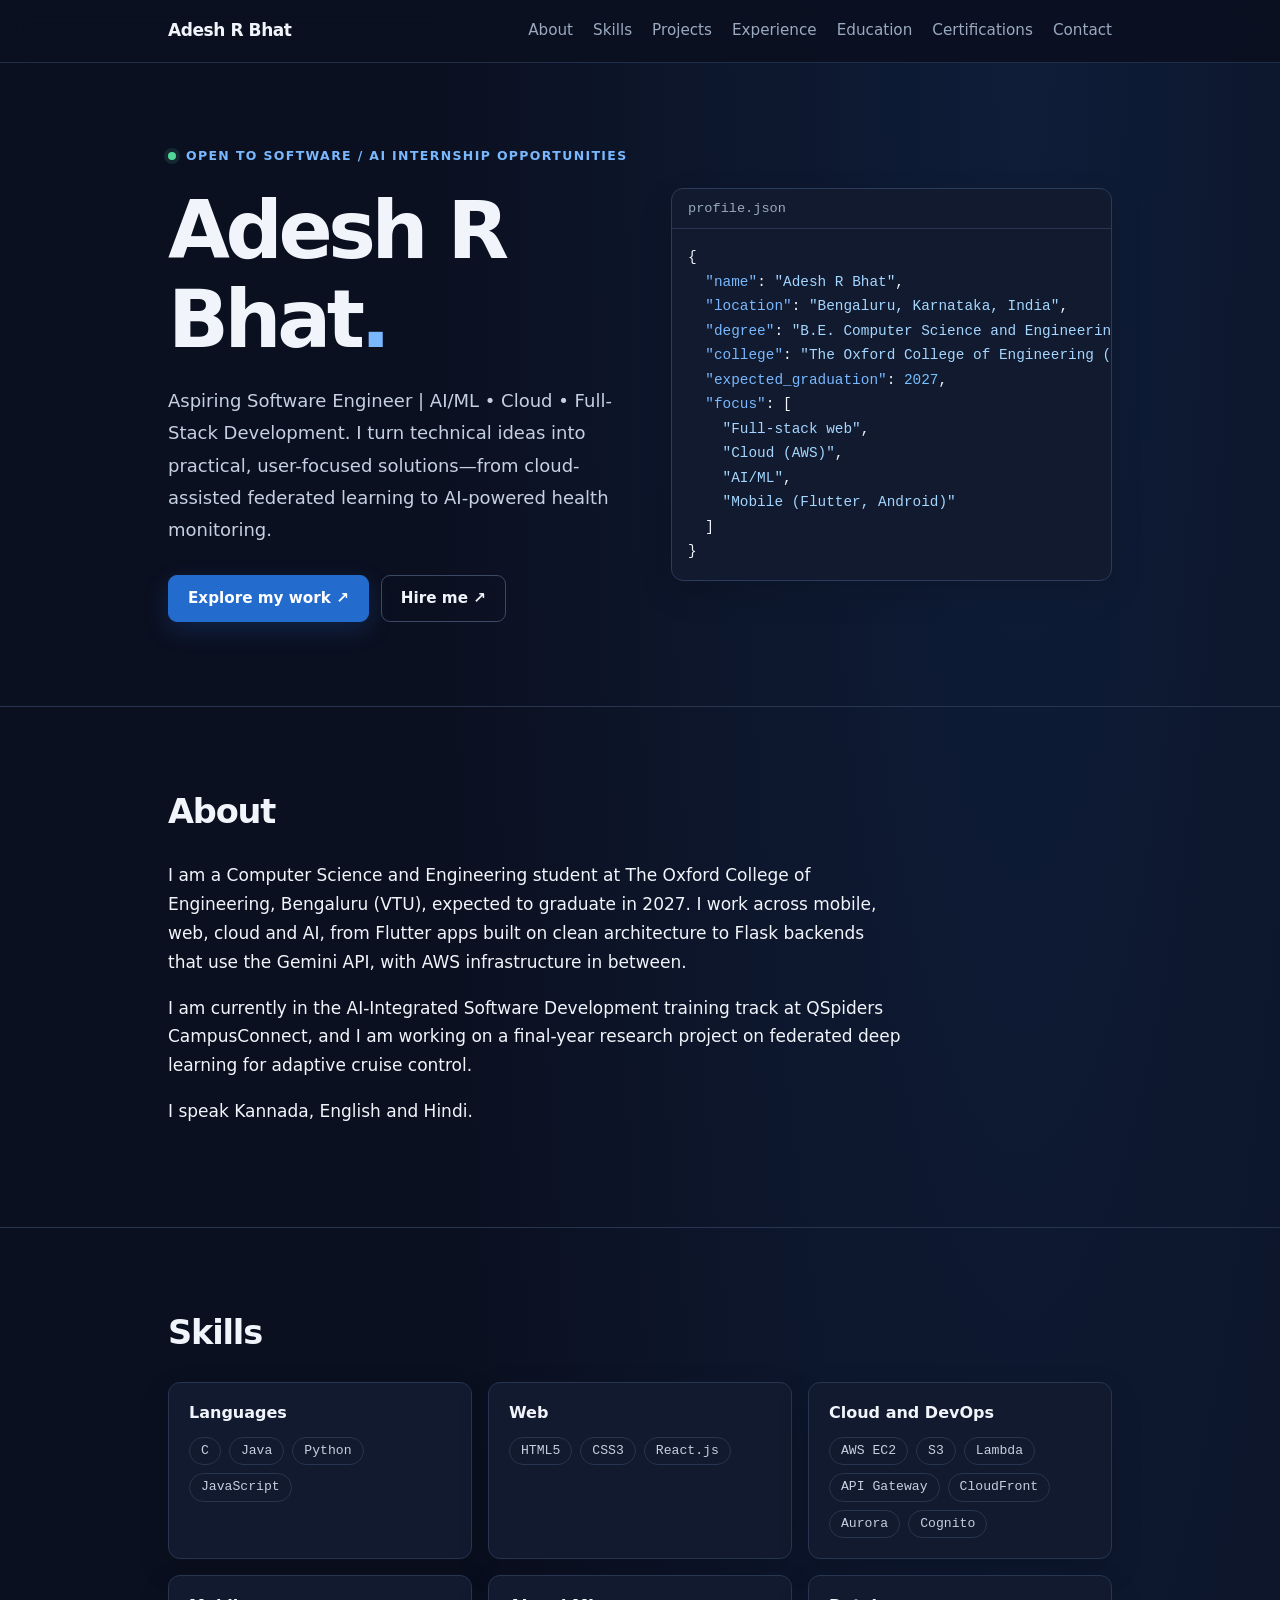
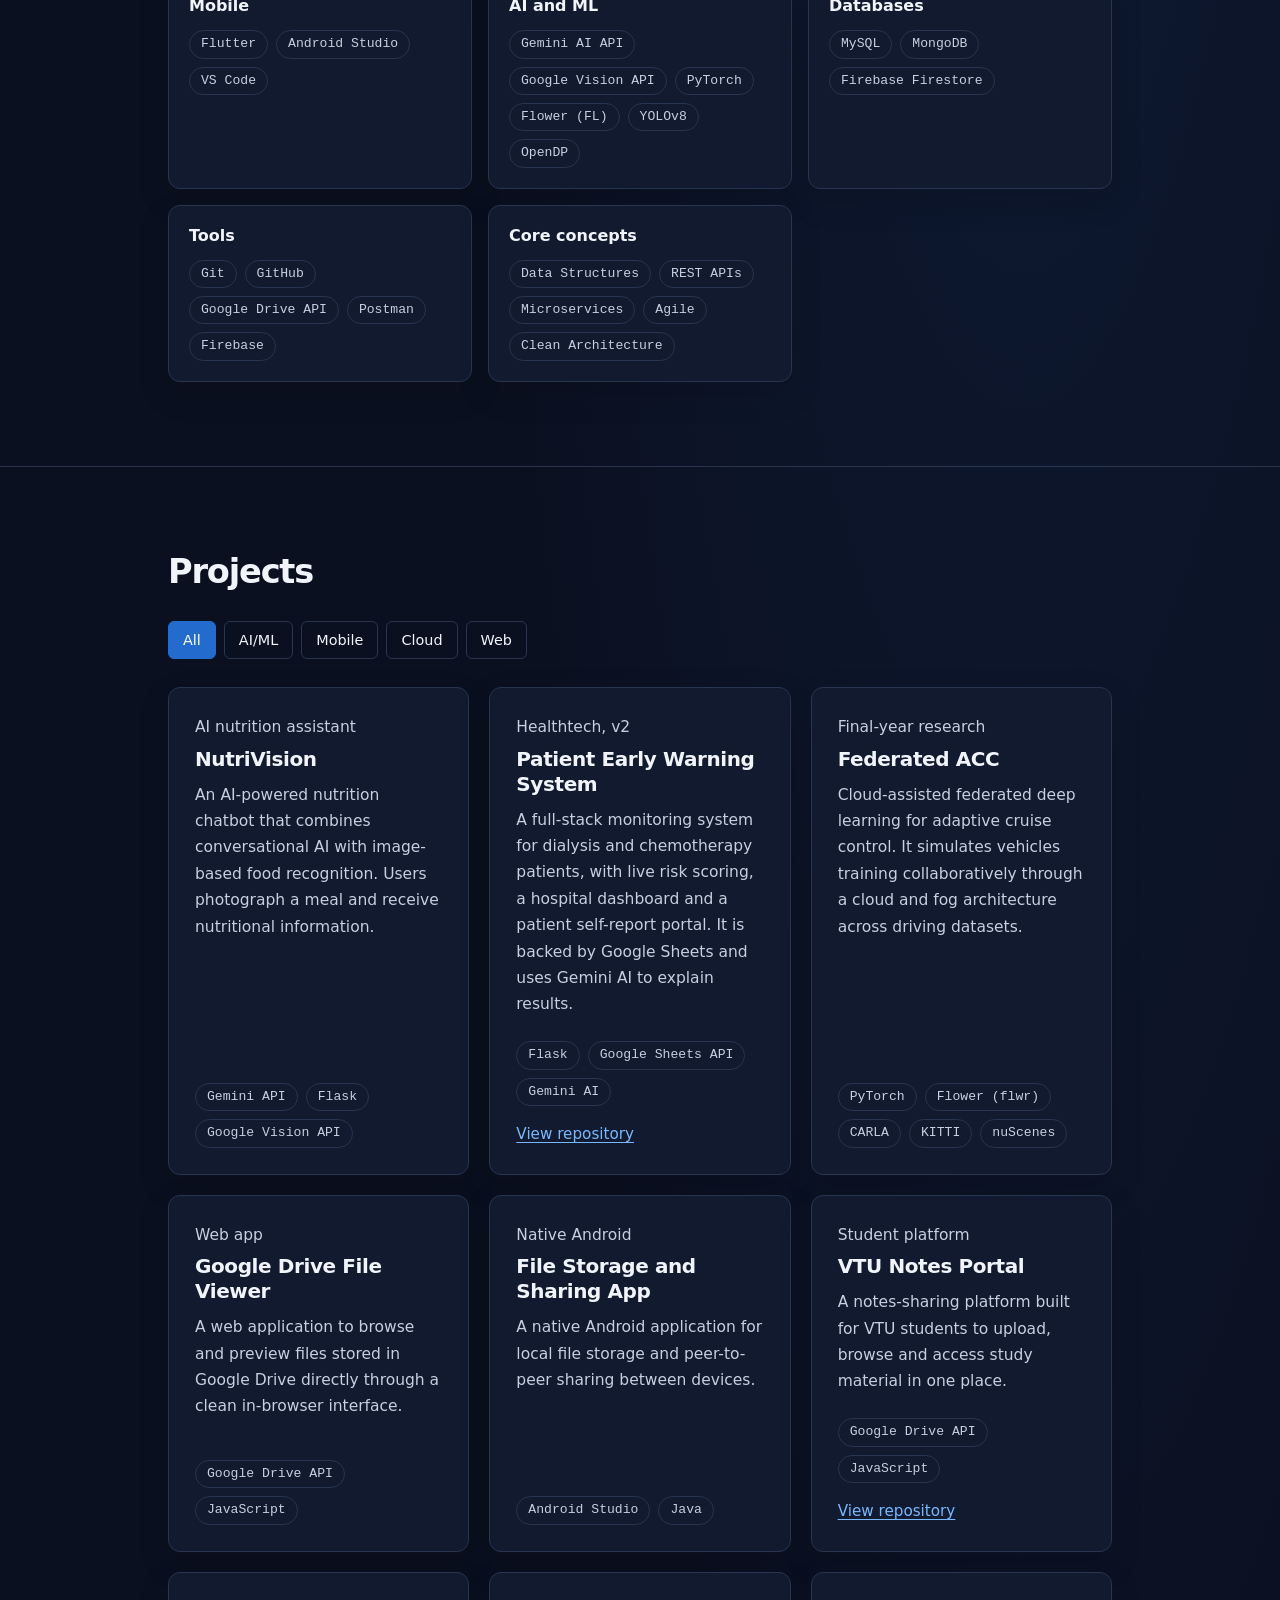
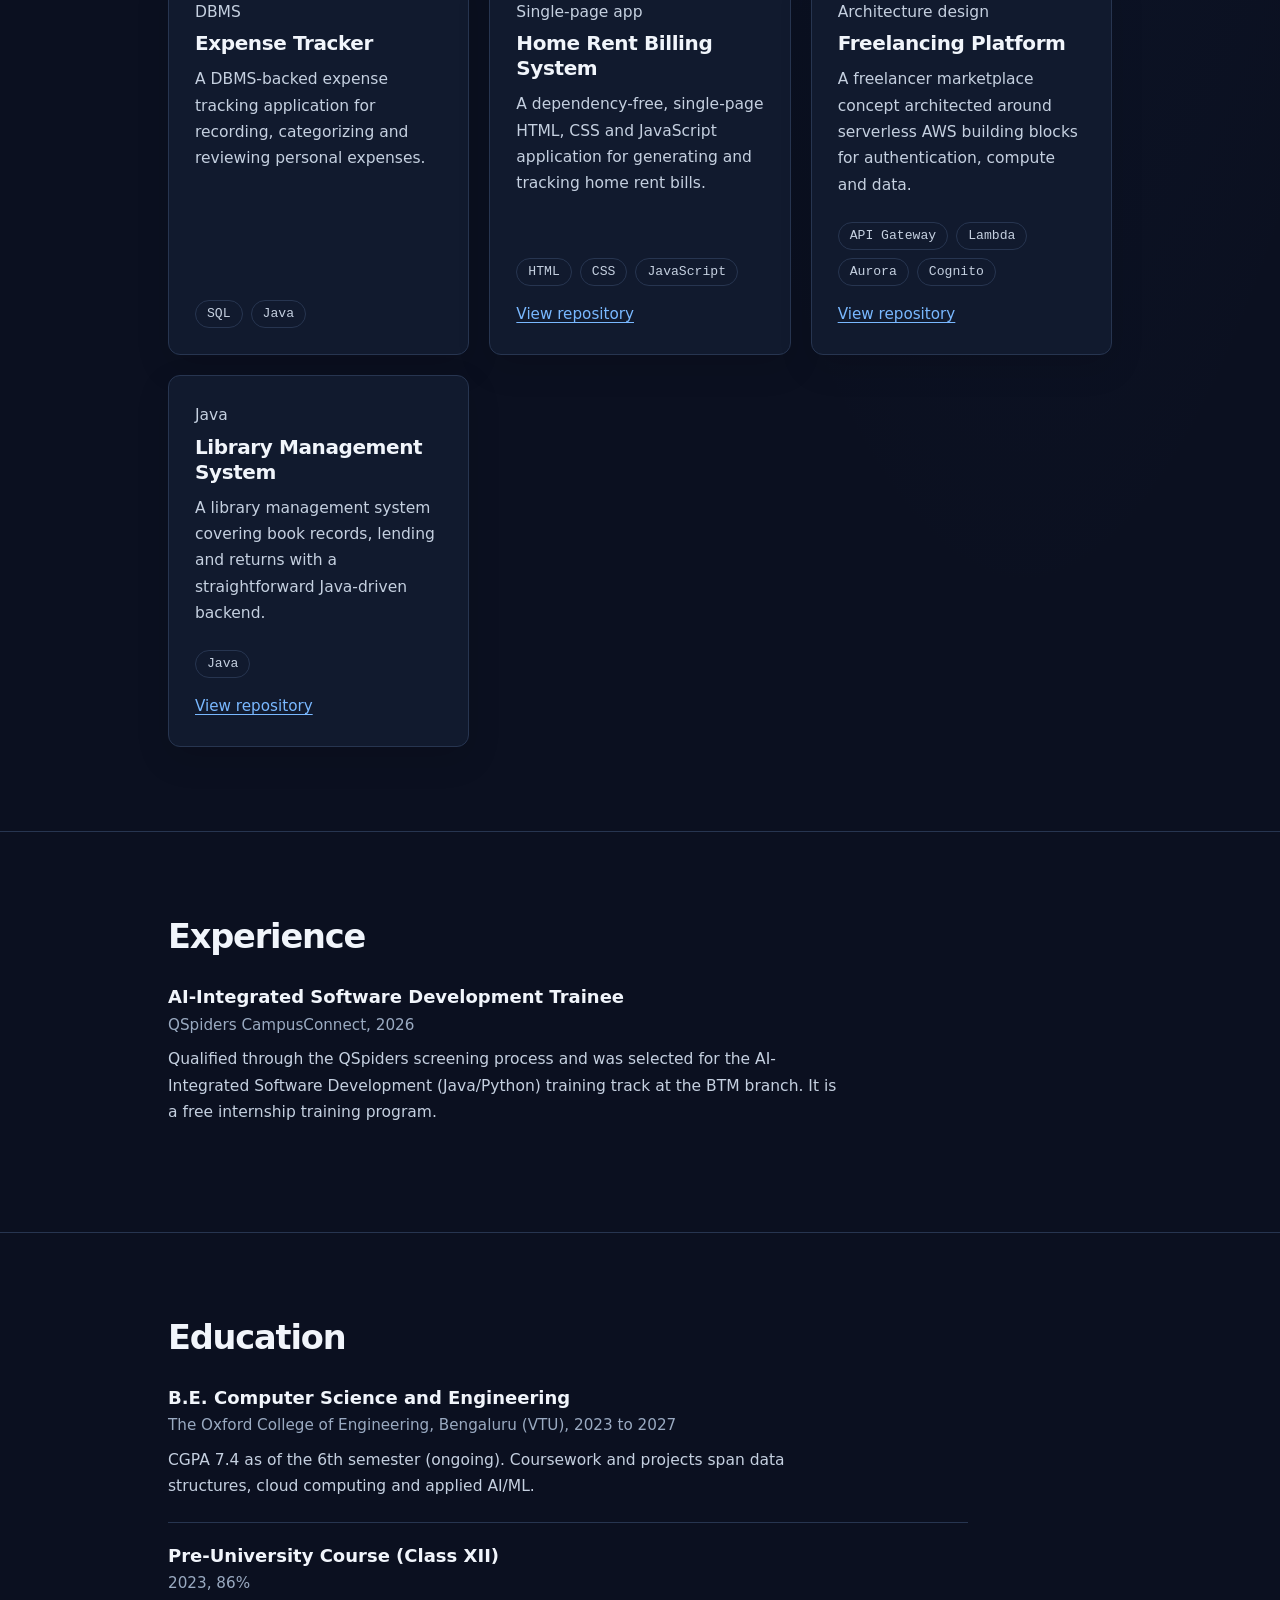
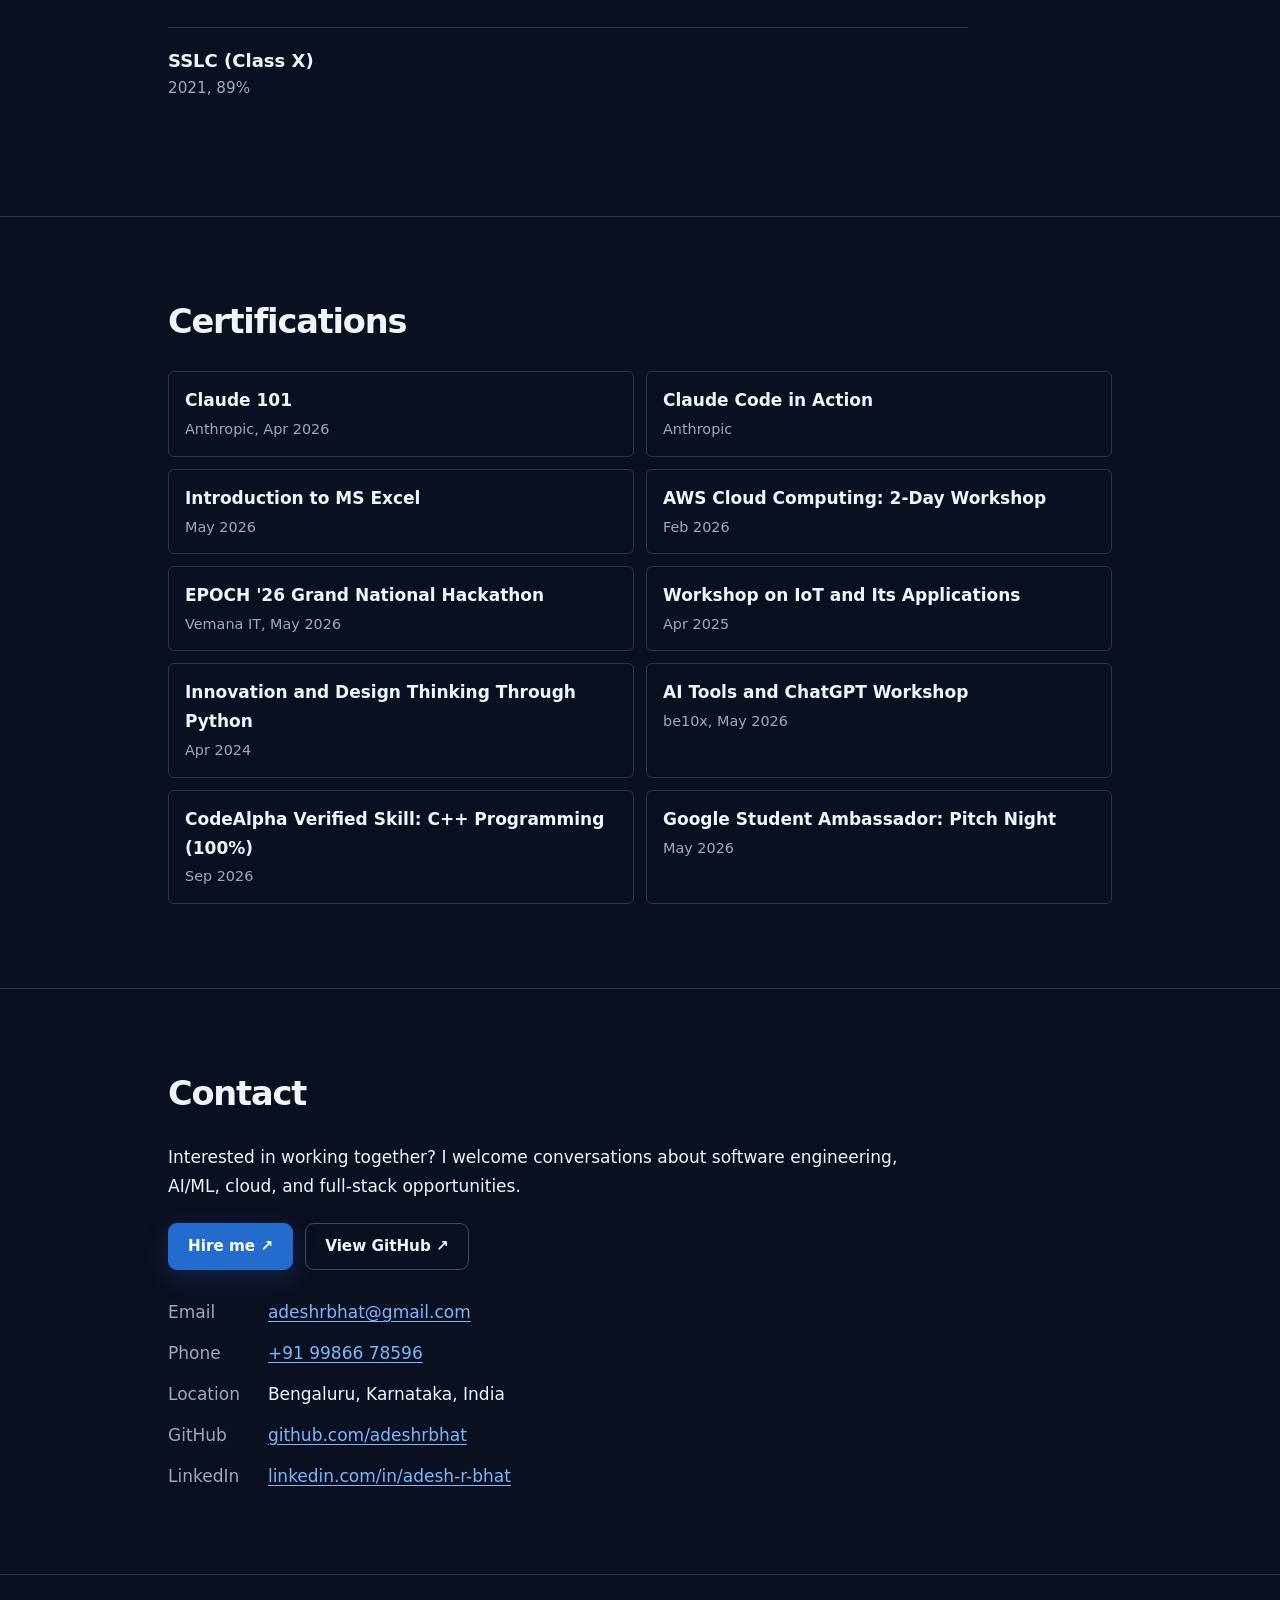
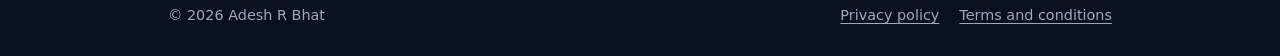
==== commit 73bf1a77: "Update print statement from 'Hello' to 'Goodbye'" ====
--- a/index.html
+++ b/index.html
@@ -2,605 +2,320 @@
 <html lang="en">
 <head>
 <meta charset="UTF-8">
-<meta name="viewport" content="width=device-width, initial-scale=1.0">
-<title>Adesh R Bhat — Full-Stack &amp; Cloud Developer</title>
-<link rel="preconnect" href="https://fonts.googleapis.com">
-<link rel="preconnect" href="https://fonts.gstatic.com" crossorigin>
-<link href="https://fonts.googleapis.com/css2?family=Syne:wght@700;800&family=Space+Grotesk:wght@400;500;600;700&display=swap" rel="stylesheet">
-<style>
-:root{
-  --void:#000000;
-  --onyx:#0a0a0a;
-  --acid:#ccff00;
-  --pink:#ff00ff;
-  --cyan:#00f0ff;
-  --chrome-a:#ffffff;
-  --chrome-b:#888888;
-  --chrome-c:#e0e0e0;
-  --ink:#f4f4f4;
-  --ink-dim:#9a9a9a;
-  --font-head:'Syne', system-ui, sans-serif;
-  --font-body:'Space Grotesk', system-ui, sans-serif;
-  --ease-expo: cubic-bezier(0.19,1,0.22,1);
-}
-*{box-sizing:border-box;margin:0;padding:0}
-html{scroll-behavior:smooth}
-body{
-  background:var(--void);
-  color:var(--ink);
-  font-family:var(--font-body);
-  overflow-x:hidden;
-  min-height:100vh;
-  position:relative;
-}
-::selection{background:var(--acid);color:#000}
-a{color:inherit;text-decoration:none}
-
-/* NOISE OVERLAY */
-.noise{
-  position:fixed;inset:0;pointer-events:none;z-index:999;
-  opacity:0.05;mix-blend-mode:overlay;
-  background-image:url("data:image/svg+xml,%3Csvg xmlns='http://www.w3.org/2000/svg' width='120' height='120'%3E%3Cfilter id='n'%3E%3CfeTurbulence type='fractalNoise' baseFrequency='0.9' numOctaves='2' stitchTiles='stitch'/%3E%3C/filter%3E%3Crect width='100%25' height='100%25' filter='url(%23n)'/%3E%3C/svg%3E");
-}
-
-/* CHROME BLOB BACKDROP DRIFT */
-.blob-field{position:fixed;inset:0;z-index:0;pointer-events:none;overflow:hidden}
-.blob{position:absolute;border-radius:50%;filter:blur(70px);opacity:0.35;animation:float 22s ease-in-out infinite}
-.blob1{width:520px;height:520px;background:radial-gradient(circle,var(--acid),transparent 70%);top:-10%;left:-10%;animation-delay:0s}
-.blob2{width:460px;height:460px;background:radial-gradient(circle,var(--pink),transparent 70%);top:40%;right:-15%;animation-delay:-7s}
-.blob3{width:400px;height:400px;background:radial-gradient(circle,var(--cyan),transparent 70%);bottom:-10%;left:20%;animation-delay:-14s}
-@keyframes float{
-  0%,100%{transform:translate(0,0) scale(1)}
-  33%{transform:translate(60px,-40px) scale(1.1)}
-  66%{transform:translate(-40px,50px) scale(0.9)}
-}
-
-/* CURSOR BLOB */
-.cursor-blob{
-  position:fixed;width:26px;height:26px;border-radius:50%;
-  border:2px solid var(--acid);pointer-events:none;z-index:998;
-  transform:translate(-50%,-50%);transition:width .25s var(--ease-expo),height .25s var(--ease-expo),background .25s;
-  mix-blend-mode:difference;
-}
-@media(hover:none){.cursor-blob{display:none}}
-
-/* MARQUEE */
-.marquee-wrap{
-  position:relative;z-index:5;width:100%;overflow:hidden;
-  background:var(--acid);color:#000;padding:10px 0;
-  border-top:2px solid #000;border-bottom:2px solid #000;
-}
-.marquee-wrap.bottom{background:#000;color:var(--acid);border-color:var(--acid)}
-.marquee{display:flex;white-space:nowrap;animation:marquee 22s linear infinite}
-.marquee span{
-  font-family:var(--font-head);font-weight:800;text-transform:uppercase;
-  font-size:14px;letter-spacing:0.15em;padding:0 22px;
-}
-@keyframes marquee{0%{transform:translateX(0)}100%{transform:translateX(-50%)}}
-
-/* NAV */
-nav{
-  position:sticky;top:0;z-index:50;
-  display:flex;justify-content:space-between;align-items:center;
-  padding:18px 6vw;backdrop-filter:blur(20px) contrast(150%);
-  background:rgba(0,0,0,0.55);border-bottom:1px solid rgba(204,255,0,0.25);
-}
-.logo{font-family:var(--font-head);font-weight:800;font-size:22px;letter-spacing:-0.03em;text-transform:uppercase}
-.logo span{color:var(--acid)}
-.nav-links{display:flex;gap:28px;font-size:13px;text-transform:uppercase;letter-spacing:0.1em;font-weight:600}
-.nav-links a{position:relative;padding:4px 0;transition:color .2s}
-.nav-links a:hover{color:var(--acid)}
-.nav-links a::after{content:'';position:absolute;left:0;bottom:0;width:0;height:2px;background:var(--acid);transition:width .3s var(--ease-expo)}
-.nav-links a:hover::after{width:100%}
-#nav-toggle{display:none;background:none;border:1px solid var(--acid);color:var(--acid);font-size:22px;width:40px;height:40px}
-@media(max-width:800px){
-  .nav-links{position:fixed;top:0;right:0;height:100vh;width:70vw;background:#000;flex-direction:column;justify-content:center;align-items:flex-start;padding:0 32px;transform:translateX(100%);transition:transform .4s var(--ease-expo);border-left:2px solid var(--acid);gap:26px}
-  .nav-links.open{transform:translateX(0)}
-  #nav-toggle{display:block}
-}
-
-section{position:relative;z-index:2;padding:110px 6vw}
-
-/* HERO */
-.hero{min-height:88vh;display:flex;flex-direction:column;justify-content:center;padding-top:60px}
-.eyebrow{font-size:13px;letter-spacing:0.3em;text-transform:uppercase;color:var(--acid);font-weight:700;margin-bottom:18px}
-.hero h1{
-  font-family:var(--font-head);font-weight:800;text-transform:uppercase;
-  font-size:clamp(3rem,10vw,8.5rem);line-height:0.9;letter-spacing:-0.03em;
-  background:linear-gradient(100deg,var(--chrome-a),var(--chrome-b) 35%,var(--chrome-c) 55%,var(--chrome-a));
-  -webkit-background-clip:text;background-clip:text;color:transparent;
-  filter:drop-shadow(0 0 30px rgba(204,255,0,0.15));
-}
-.hero h1 .glitch{position:relative;display:inline-block}
-.hero .role{
-  margin-top:22px;font-size:clamp(1rem,2.4vw,1.6rem);color:var(--ink-dim);
-  max-width:640px;font-weight:500;
-}
-.hero .role b{color:var(--ink);font-weight:600}
-.hero-cta{display:flex;gap:18px;margin-top:44px;flex-wrap:wrap}
-
-.btn-chrome{
-  font-family:var(--font-body);font-weight:700;text-transform:uppercase;letter-spacing:0.08em;font-size:13px;
-  padding:16px 34px;border:none;cursor:pointer;color:#000;
-  background:linear-gradient(180deg,var(--chrome-a),var(--chrome-b) 50%,var(--chrome-a));
-  transition:transform .35s var(--ease-expo), box-shadow .35s var(--ease-expo);
-  mix-blend-mode:normal;
-}
-.btn-chrome:hover{transform:scale(1.08) rotate(-1deg);box-shadow:0 0 30px rgba(204,255,0,0.6)}
-.btn-outline{
-  font-family:var(--font-body);font-weight:700;text-transform:uppercase;letter-spacing:0.08em;font-size:13px;
-  padding:16px 34px;border:2px solid var(--acid);color:var(--acid);background:transparent;cursor:pointer;
-  transition:all .3s var(--ease-expo);
-}
-.btn-outline:hover{background:var(--acid);color:#000;transform:scale(1.05)}
-
-.scroll-cue{position:absolute;bottom:26px;left:6vw;font-size:11px;letter-spacing:0.25em;text-transform:uppercase;color:var(--ink-dim);display:flex;align-items:center;gap:10px}
-.scroll-cue .bar{width:1px;height:36px;background:linear-gradient(var(--acid),transparent);animation:pulseline 1.6s ease-in-out infinite}
-@keyframes pulseline{0%,100%{opacity:.2}50%{opacity:1}}
-
-/* SECTION HEADS */
-.section-head{margin-bottom:56px}
-.section-num{font-family:var(--font-head);font-size:13px;color:var(--acid);letter-spacing:0.2em;font-weight:700}
-.section-title{
-  font-family:var(--font-head);font-weight:800;text-transform:uppercase;
-  font-size:clamp(2.2rem,6vw,4.5rem);letter-spacing:-0.02em;margin-top:6px;
-  text-shadow:1px 0 0 var(--pink), -1px 0 0 var(--cyan);
-}
-
-/* ABOUT */
-.about-grid{display:grid;grid-template-columns:1.3fr 1fr;gap:60px;align-items:start}
-@media(max-width:820px){.about-grid{grid-template-columns:1fr}}
-.about-text{font-size:1.05rem;line-height:1.85;color:#d4d4d4;max-width:60ch}
-.stat-row{display:grid;grid-template-columns:1fr 1fr;gap:22px;margin-top:40px}
-.stat-card{
-  border:1px solid rgba(255,255,255,0.12);background:rgba(255,255,255,0.03);
-  padding:22px;backdrop-filter:blur(10px);
-}
-.stat-card .num{font-family:var(--font-head);font-size:2.6rem;font-weight:800;color:var(--acid)}
-.stat-card .label{font-size:12px;text-transform:uppercase;letter-spacing:0.1em;color:var(--ink-dim);margin-top:4px}
-.lang-chips{display:flex;gap:10px;flex-wrap:wrap;margin-top:20px}
-.chip{border:1px solid var(--pink);color:var(--pink);font-size:12px;text-transform:uppercase;letter-spacing:0.08em;padding:6px 14px;font-weight:600}
-
-/* SKILLS */
-.skill-groups{display:grid;grid-template-columns:repeat(auto-fit,minmax(260px,1fr));gap:2px;background:rgba(255,255,255,0.08)}
-.skill-card{
-  background:#050505;padding:30px 26px;transition:background .3s;
-}
-.skill-card:hover{background:#0d0d0d}
-.skill-card h3{
-  font-family:var(--font-head);text-transform:uppercase;font-size:15px;letter-spacing:0.1em;
-  color:var(--acid);margin-bottom:16px;
-}
-.skill-card ul{list-style:none;display:flex;flex-wrap:wrap;gap:8px}
-.skill-card li{
-  font-size:12.5px;padding:6px 12px;border:1px solid rgba(255,255,255,0.15);color:#ddd;
-  transition:all .25s var(--ease-expo);cursor:default;
-}
-.skill-card li:hover{border-color:var(--acid);color:var(--acid);transform:translateY(-3px) scale(1.05)}
-
-/* PROJECTS */
-.filter-row{display:flex;gap:10px;flex-wrap:wrap;margin-bottom:44px}
-.filter-btn{
-  font-size:11.5px;text-transform:uppercase;letter-spacing:0.08em;font-weight:700;
-  padding:9px 18px;border:1px solid rgba(255,255,255,0.25);background:transparent;color:#bbb;cursor:pointer;
-  transition:all .25s;
-}
-.filter-btn:hover{border-color:var(--acid);color:var(--acid)}
-.filter-btn.active{background:var(--acid);color:#000;border-color:var(--acid)}
-
-.project-grid{display:grid;grid-template-columns:repeat(auto-fit,minmax(320px,1fr));gap:36px}
-.project-card{
-  position:relative;padding:34px 30px;
-  background:rgba(255,255,255,0.03);
-  border-radius:42% 58% 63% 37% / 45% 40% 60% 55%;
-  border:2px solid transparent;
-  background-image:linear-gradient(#060606,#060606),linear-gradient(120deg,var(--acid),#fff 40%,var(--pink));
-  background-origin:border-box;background-clip:padding-box, border-box;
-  transition:transform .45s var(--ease-expo), border-radius .5s var(--ease-expo);
-  opacity:0;transform:translateY(30px);
-}
-.project-card.reveal{opacity:1;transform:translateY(0)}
-.project-card:hover{
-  transform:translateY(-8px) scale(1.02);
-  border-radius:20% 80% 30% 70% / 50% 20% 80% 50%;
-}
-.project-tag{font-size:10.5px;text-transform:uppercase;letter-spacing:0.12em;color:var(--cyan);font-weight:700}
-.project-card h3{font-family:var(--font-head);font-size:1.5rem;font-weight:800;text-transform:uppercase;margin:10px 0 12px;letter-spacing:-0.01em}
-.project-card p{font-size:0.92rem;line-height:1.65;color:#c9c9c9}
-.project-stack{display:flex;flex-wrap:wrap;gap:6px;margin-top:16px}
-.project-stack span{font-size:10.5px;color:var(--acid);border:1px solid rgba(204,255,0,0.35);padding:3px 9px}
-.project-link{
-  display:inline-flex;align-items:center;gap:6px;margin-top:20px;font-size:12px;font-weight:700;
-  text-transform:uppercase;letter-spacing:0.08em;color:#fff;
-}
-.project-link:hover{color:var(--acid)}
-.project-link svg{transition:transform .3s var(--ease-expo)}
-.project-link:hover svg{transform:translate(3px,-3px)}
-
-/* EXPERIENCE / EDU / CERTS */
-.timeline{border-left:2px solid var(--acid);padding-left:30px;display:flex;flex-direction:column;gap:36px}
-.timeline-item{position:relative}
-.timeline-item::before{content:'';position:absolute;left:-37px;top:6px;width:12px;height:12px;background:var(--acid);border-radius:50%;box-shadow:0 0 12px var(--acid)}
-.timeline-item .t-role{font-family:var(--font-head);font-weight:800;text-transform:uppercase;font-size:1.15rem}
-.timeline-item .t-org{color:var(--pink);font-size:13px;font-weight:600;margin-top:3px}
-.timeline-item .t-desc{color:#c9c9c9;font-size:0.92rem;margin-top:8px;line-height:1.6;max-width:60ch}
-
-.two-col{display:grid;grid-template-columns:1fr 1fr;gap:60px}
-@media(max-width:820px){.two-col{grid-template-columns:1fr}}
-.cert-list{list-style:none;display:flex;flex-direction:column;gap:14px}
-.cert-list li{
-  font-size:0.92rem;padding:14px 16px;border:1px solid rgba(255,255,255,0.12);
-  display:flex;justify-content:space-between;gap:12px;flex-wrap:wrap;
-  transition:border-color .25s;
-}
-.cert-list li:hover{border-color:var(--cyan)}
-.cert-list li .c-date{color:var(--ink-dim);font-size:11.5px;text-transform:uppercase;letter-spacing:0.05em}
-
-/* CONTACT */
-.contact-wrap{text-align:center;padding:130px 6vw}
-.contact-wrap .section-title{text-shadow:2px 0 0 var(--pink), -2px 0 0 var(--cyan)}
-.contact-big{
-  font-family:var(--font-head);font-weight:800;text-transform:uppercase;
-  font-size:clamp(1.8rem,5vw,3.2rem);margin:28px 0 40px;
-  color:transparent;-webkit-text-stroke:1px var(--acid);
-}
-.contact-links{display:flex;justify-content:center;gap:20px;flex-wrap:wrap;margin-top:10px}
-footer{padding:30px 6vw;text-align:center;font-size:11.5px;color:var(--ink-dim);letter-spacing:0.08em;text-transform:uppercase;border-top:1px solid rgba(255,255,255,0.08)}
-
-.toast{
-  position:fixed;bottom:26px;left:50%;transform:translateX(-50%) translateY(120%);
-  background:var(--acid);color:#000;font-weight:700;font-size:12px;text-transform:uppercase;letter-spacing:0.08em;
-  padding:12px 22px;z-index:1000;transition:transform .4s var(--ease-expo);
-}
-.toast.show{transform:translateX(-50%) translateY(0)}
-
-@media(prefers-reduced-motion: reduce){
-  .marquee,.blob,.scroll-cue .bar,*{animation-duration:0.01ms !important}
-}
-</style>
+<meta name="viewport" content="width=device-width, initial-scale=1">
+<title>Adesh R Bhat | Software Engineer • AI/ML • Cloud</title>
+<meta name="description" content="Portfolio of Adesh R Bhat, a Computer Science and Engineering student focused on software engineering, AI/ML, cloud systems and full-stack development.">
+<meta name="theme-color" content="#0d1117">
+<link rel="icon" href="favicon.ico" sizes="32x32">
+<link rel="icon" href="favicon.svg" type="image/svg+xml">
+<link rel="apple-touch-icon" href="apple-touch-icon.png">
+<link rel="stylesheet" href="styles.css">
 </head>
 <body>
-
-<div class="noise"></div>
-<div class="cursor-blob" id="cursorBlob"></div>
-<div class="blob-field"><div class="blob blob1"></div><div class="blob blob2"></div><div class="blob blob3"></div></div>
-
-<div class="marquee-wrap">
-  <div class="marquee">
-    <span>★ FULL-STACK DEVELOPER</span><span>★ CLOUD &amp; AWS</span><span>★ AI / ML ENGINEER</span><span>★ FLUTTER &amp; ANDROID</span><span>★ BENGALURU, INDIA</span>
-    <span>★ FULL-STACK DEVELOPER</span><span>★ CLOUD &amp; AWS</span><span>★ AI / ML ENGINEER</span><span>★ FLUTTER &amp; ANDROID</span><span>★ BENGALURU, INDIA</span>
+<a class="skip-link" href="#main">Skip to content</a>
+
+<header class="site-header">
+  <div class="bar wrap">
+    <a class="brand" href="#top">Adesh R Bhat</a>
+    <nav class="site-nav" aria-label="Primary">
+      <ul>
+        <li><a href="#about">About</a></li>
+        <li><a href="#skills">Skills</a></li>
+        <li><a href="#projects">Projects</a></li>
+        <li><a href="#experience">Experience</a></li>
+        <li><a href="#education">Education</a></li>
+        <li><a href="#certifications">Certifications</a></li>
+        <li><a href="#contact">Contact</a></li>
+      </ul>
+    </nav>
   </div>
-</div>
-
-<nav>
-  <div class="logo">ADESH<span>.</span>RB</div>
-  <div class="nav-links" id="navLinks">
-    <a href="#about" onclick="closeNav()">About</a>
-    <a href="#skills" onclick="closeNav()">Skills</a>
-    <a href="#projects" onclick="closeNav()">Projects</a>
-    <a href="#experience" onclick="closeNav()">Experience</a>
-    <a href="#contact" onclick="closeNav()">Contact</a>
+</header>
+
+<main id="main">
+
+  <section class="section hero" id="top">
+    <div class="wrap hero-grid">
+      <div>
+        <p class="eyebrow"><span class="status-dot" aria-hidden="true"></span> OPEN TO SOFTWARE / AI INTERNSHIP OPPORTUNITIES</p>
+        <h1>Adesh R Bhat<span class="hero-period">.</span></h1>
+        <p class="lead">Aspiring Software Engineer | AI/ML • Cloud • Full-Stack Development. I turn technical ideas into practical, user-focused solutions—from cloud-assisted federated learning to AI-powered health monitoring.</p>
+        <div class="actions">
+          <a class="btn btn-primary" href="#projects">Explore my work <span aria-hidden="true">↗</span></a>
+          <a class="btn btn-secondary" href="mailto:adeshrbhat@gmail.com?subject=Interview%20Opportunity%20%E2%80%94%20Adesh%20R%20Bhat&body=Hi%20Adesh%2C%0A%0AI%20would%20like%20to%20discuss%20a%20career%20opportunity%20with%20you.%0A%0ABest%20regards%2C">Hire me <span aria-hidden="true">↗</span></a>
+        </div>
+      </div>
+      <figure class="code-card">
+        <figcaption>profile.json</figcaption>
+<pre><code>{
+  <span class="k">"name"</span>: <span class="s">"Adesh R Bhat"</span>,
+  <span class="k">"location"</span>: <span class="s">"Bengaluru, Karnataka, India"</span>,
+  <span class="k">"degree"</span>: <span class="s">"B.E. Computer Science and Engineering"</span>,
+  <span class="k">"college"</span>: <span class="s">"The Oxford College of Engineering (VTU)"</span>,
+  <span class="k">"expected_graduation"</span>: <span class="n">2027</span>,
+  <span class="k">"focus"</span>: [
+    <span class="s">"Full-stack web"</span>,
+    <span class="s">"Cloud (AWS)"</span>,
+    <span class="s">"AI/ML"</span>,
+    <span class="s">"Mobile (Flutter, Android)"</span>
+  ]
+}</code></pre>
+      </figure>
+    </div>
+  </section>
+
+  <section class="section" id="about">
+    <div class="wrap">
+      <h2>About</h2>
+      <div class="prose">
+        <p>I am a Computer Science and Engineering student at The Oxford College of Engineering, Bengaluru (VTU), expected to graduate in 2027. I work across mobile, web, cloud and AI, from Flutter apps built on clean architecture to Flask backends that use the Gemini API, with AWS infrastructure in between.</p>
+        <p>I am currently in the AI-Integrated Software Development training track at QSpiders CampusConnect, and I am working on a final-year research project on federated deep learning for adaptive cruise control.</p>
+        <p>I speak Kannada, English and Hindi.</p>
+      </div>
+    </div>
+  </section>
+
+  <section class="section" id="skills">
+    <div class="wrap">
+      <h2>Skills</h2>
+      <div class="skill-grid">
+        <div class="skill-group">
+          <h3>Languages</h3>
+          <ul class="tags"><li>C</li><li>Java</li><li>Python</li><li>JavaScript</li></ul>
+        </div>
+        <div class="skill-group">
+          <h3>Web</h3>
+          <ul class="tags"><li>HTML5</li><li>CSS3</li><li>React.js</li></ul>
+        </div>
+        <div class="skill-group">
+          <h3>Cloud and DevOps</h3>
+          <ul class="tags"><li>AWS EC2</li><li>S3</li><li>Lambda</li><li>API Gateway</li><li>CloudFront</li><li>Aurora</li><li>Cognito</li></ul>
+        </div>
+        <div class="skill-group">
+          <h3>Mobile</h3>
+          <ul class="tags"><li>Flutter</li><li>Android Studio</li><li>VS Code</li></ul>
+        </div>
+        <div class="skill-group">
+          <h3>AI and ML</h3>
+          <ul class="tags"><li>Gemini AI API</li><li>Google Vision API</li><li>PyTorch</li><li>Flower (FL)</li><li>YOLOv8</li><li>OpenDP</li></ul>
+        </div>
+        <div class="skill-group">
+          <h3>Databases</h3>
+          <ul class="tags"><li>MySQL</li><li>MongoDB</li><li>Firebase Firestore</li></ul>
+        </div>
+        <div class="skill-group">
+          <h3>Tools</h3>
+          <ul class="tags"><li>Git</li><li>GitHub</li><li>Google Drive API</li><li>Postman</li><li>Firebase</li></ul>
+        </div>
+        <div class="skill-group">
+          <h3>Core concepts</h3>
+          <ul class="tags"><li>Data Structures</li><li>REST APIs</li><li>Microservices</li><li>Agile</li><li>Clean Architecture</li></ul>
+        </div>
+      </div>
+    </div>
+  </section>
+
+  <section class="section" id="projects">
+    <div class="wrap">
+      <h2>Projects</h2>
+
+      <div class="filters" id="filters" role="group" aria-label="Filter projects by category" hidden>
+        <button type="button" class="filter-btn" data-filter="all" aria-pressed="true">All</button>
+        <button type="button" class="filter-btn" data-filter="ai" aria-pressed="false">AI/ML</button>
+        <button type="button" class="filter-btn" data-filter="mobile" aria-pressed="false">Mobile</button>
+        <button type="button" class="filter-btn" data-filter="cloud" aria-pressed="false">Cloud</button>
+        <button type="button" class="filter-btn" data-filter="web" aria-pressed="false">Web</button>
+      </div>
+
+      <div class="project-grid">
+
+        <article class="project-card" data-cat="ai web">
+          <p class="card-label">AI nutrition assistant</p>
+          <h3>NutriVision</h3>
+          <p>An AI-powered nutrition chatbot that combines conversational AI with image-based food recognition. Users photograph a meal and receive nutritional information.</p>
+          <ul class="tags"><li>Gemini API</li><li>Flask</li><li>Google Vision API</li></ul>
+        </article>
+
+
+        <article class="project-card" data-cat="ai web cloud">
+          <p class="card-label">Healthtech, v2</p>
+          <h3>Patient Early Warning System</h3>
+          <p>A full-stack monitoring system for dialysis and chemotherapy patients, with live risk scoring, a hospital dashboard and a patient self-report portal. It is backed by Google Sheets and uses Gemini AI to explain results.</p>
+          <ul class="tags"><li>Flask</li><li>Google Sheets API</li><li>Gemini AI</li></ul>
+          <p class="card-link"><a href="https://github.com/adeshrbhat/vemana_hackathon" target="_blank" rel="noopener noreferrer">View repository<span class="sr-only"> for Patient Early Warning System (opens in a new tab)</span></a></p>
+        </article>
+
+        <article class="project-card" data-cat="ai">
+          <p class="card-label">Final-year research</p>
+          <h3>Federated ACC</h3>
+          <p>Cloud-assisted federated deep learning for adaptive cruise control. It simulates vehicles training collaboratively through a cloud and fog architecture across driving datasets.</p>
+          <ul class="tags"><li>PyTorch</li><li>Flower (flwr)</li><li>CARLA</li><li>KITTI</li><li>nuScenes</li></ul>
+        </article>
+
+        <article class="project-card" data-cat="web cloud">
+          <p class="card-label">Web app</p>
+          <h3>Google Drive File Viewer</h3>
+          <p>A web application to browse and preview files stored in Google Drive directly through a clean in-browser interface.</p>
+          <ul class="tags"><li>Google Drive API</li><li>JavaScript</li></ul>
+        </article>
+
+        <article class="project-card" data-cat="mobile">
+          <p class="card-label">Native Android</p>
+          <h3>File Storage and Sharing App</h3>
+          <p>A native Android application for local file storage and peer-to-peer sharing between devices.</p>
+          <ul class="tags"><li>Android Studio</li><li>Java</li></ul>
+        </article>
+
+        <article class="project-card" data-cat="web">
+          <p class="card-label">Student platform</p>
+          <h3>VTU Notes Portal</h3>
+          <p>A notes-sharing platform built for VTU students to upload, browse and access study material in one place.</p>
+          <ul class="tags"><li>Google Drive API</li><li>JavaScript</li></ul>
+          <p class="card-link"><a href="https://github.com/adeshrbhat/vtu-notes" target="_blank" rel="noopener noreferrer">View repository<span class="sr-only"> for VTU Notes Portal (opens in a new tab)</span></a></p>
+        </article>
+
+        <article class="project-card" data-cat="web">
+          <p class="card-label">DBMS</p>
+          <h3>Expense Tracker</h3>
+          <p>A DBMS-backed expense tracking application for recording, categorizing and reviewing personal expenses.</p>
+          <ul class="tags"><li>SQL</li><li>Java</li></ul>
+        </article>
+
+        <article class="project-card" data-cat="web">
+          <p class="card-label">Single-page app</p>
+          <h3>Home Rent Billing System</h3>
+          <p>A dependency-free, single-page HTML, CSS and JavaScript application for generating and tracking home rent bills.</p>
+          <ul class="tags"><li>HTML</li><li>CSS</li><li>JavaScript</li></ul>
+          <p class="card-link"><a href="https://github.com/adeshrbhat/home-rent-management" target="_blank" rel="noopener noreferrer">View repository<span class="sr-only"> for Home Rent Billing System (opens in a new tab)</span></a></p>
+        </article>
+
+        <article class="project-card" data-cat="cloud web">
+          <p class="card-label">Architecture design</p>
+          <h3>Freelancing Platform</h3>
+          <p>A freelancer marketplace concept architected around serverless AWS building blocks for authentication, compute and data.</p>
+          <ul class="tags"><li>API Gateway</li><li>Lambda</li><li>Aurora</li><li>Cognito</li></ul>
+          <p class="card-link"><a href="https://github.com/adeshrbhat/freelancing-platform" target="_blank" rel="noopener noreferrer">View repository<span class="sr-only"> for Freelancing Platform (opens in a new tab)</span></a></p>
+        </article>
+
+        <article class="project-card" data-cat="web">
+          <p class="card-label">Java</p>
+          <h3>Library Management System</h3>
+          <p>A library management system covering book records, lending and returns with a straightforward Java-driven backend.</p>
+          <ul class="tags"><li>Java</li></ul>
+          <p class="card-link"><a href="https://github.com/adeshrbhat/liberary-management" target="_blank" rel="noopener noreferrer">View repository<span class="sr-only"> for Library Management System (opens in a new tab)</span></a></p>
+        </article>
+
+      </div>
+    </div>
+  </section>
+
+  <section class="section" id="experience">
+    <div class="wrap">
+      <h2>Experience</h2>
+      <div class="entries">
+        <div class="entry">
+          <h3>AI-Integrated Software Development Trainee</h3>
+          <p class="meta">QSpiders CampusConnect, 2026</p>
+          <p class="desc">Qualified through the QSpiders screening process and was selected for the AI-Integrated Software Development (Java/Python) training track at the BTM branch. It is a free internship training program.</p>
+        </div>
+      </div>
+    </div>
+  </section>
+
+  <section class="section" id="education">
+    <div class="wrap">
+      <h2>Education</h2>
+      <div class="entries">
+        <div class="entry">
+          <h3>B.E. Computer Science and Engineering</h3>
+          <p class="meta">The Oxford College of Engineering, Bengaluru (VTU), 2023 to 2027</p>
+          <p class="desc">CGPA 7.4 as of the 6th semester (ongoing). Coursework and projects span data structures, cloud computing and applied AI/ML.</p>
+        </div>
+        <div class="entry">
+          <h3>Pre-University Course (Class XII)</h3>
+          <p class="meta">2023, 86%</p>
+        </div>
+        <div class="entry">
+          <h3>SSLC (Class X)</h3>
+          <p class="meta">2021, 89%</p>
+        </div>
+      </div>
+    </div>
+  </section>
+
+  <section class="section" id="certifications">
+    <div class="wrap">
+      <h2>Certifications</h2>
+      <ul class="certs">
+        <li><span class="cert-name">Claude 101</span><span class="cert-meta">Anthropic, Apr 2026</span></li>
+        <li><span class="cert-name">Claude Code in Action</span><span class="cert-meta">Anthropic</span></li>
+        <li><span class="cert-name">Introduction to MS Excel</span><span class="cert-meta">May 2026</span></li>
+        <li><span class="cert-name">AWS Cloud Computing: 2-Day Workshop</span><span class="cert-meta">Feb 2026</span></li>
+        <li><span class="cert-name">EPOCH '26 Grand National Hackathon</span><span class="cert-meta">Vemana IT, May 2026</span></li>
+        <li><span class="cert-name">Workshop on IoT and Its Applications</span><span class="cert-meta">Apr 2025</span></li>
+        <li><span class="cert-name">Innovation and Design Thinking Through Python</span><span class="cert-meta">Apr 2024</span></li>
+        <li><span class="cert-name">AI Tools and ChatGPT Workshop</span><span class="cert-meta">be10x, May 2026</span></li>
+        <li><span class="cert-name">CodeAlpha Verified Skill: C++ Programming (100%)</span><span class="cert-meta">Sep 2026</span></li>
+        <li><span class="cert-name">Google Student Ambassador: Pitch Night</span><span class="cert-meta">May 2026</span></li>
+      </ul>
+    </div>
+  </section>
+
+  <section class="section" id="contact">
+    <div class="wrap">
+      <h2>Contact</h2>
+      <p class="prose">Interested in working together? I welcome conversations about software engineering, AI/ML, cloud, and full-stack opportunities.</p>
+      <div class="actions contact-actions">
+        <a class="btn btn-primary" href="mailto:adeshrbhat@gmail.com?subject=Interview%20Opportunity%20%E2%80%94%20Adesh%20R%20Bhat&body=Hi%20Adesh%2C%0A%0AI%20would%20like%20to%20discuss%20a%20career%20opportunity%20with%20you.%0A%0ABest%20regards%2C">Hire me <span aria-hidden="true">↗</span></a>
+        <a class="btn btn-secondary" href="https://github.com/adeshrbhat" target="_blank" rel="noopener noreferrer">View GitHub <span aria-hidden="true">↗</span></a>
+      </div>
+      <dl class="contact-list">
+        <dt>Email</dt>
+        <dd><a href="mailto:adeshrbhat@gmail.com">adeshrbhat@gmail.com</a></dd>
+        <dt>Phone</dt>
+        <dd><a href="tel:+919986678596">+91 99866 78596</a></dd>
+        <dt>Location</dt>
+        <dd>Bengaluru, Karnataka, India</dd>
+        <dt>GitHub</dt>
+        <dd><a href="https://github.com/adeshrbhat" target="_blank" rel="noopener noreferrer">github.com/adeshrbhat<span class="sr-only"> (opens in a new tab)</span></a></dd>
+        <dt>LinkedIn</dt>
+        <dd><a href="https://linkedin.com/in/adesh-r-bhat" target="_blank" rel="noopener noreferrer">linkedin.com/in/adesh-r-bhat<span class="sr-only"> (opens in a new tab)</span></a></dd>
+      </dl>
+    </div>
+  </section>
+
+</main>
+
+<footer class="site-footer">
+  <div class="bar wrap">
+    <p>&copy; 2026 Adesh R Bhat</p>
+    <nav aria-label="Legal">
+      <ul>
+        <li><a href="privacy.html">Privacy policy</a></li>
+        <li><a href="terms.html">Terms and conditions</a></li>
+      </ul>
+    </nav>
   </div>
-  <button id="nav-toggle" onclick="toggleNav()">☰</button>
-</nav>
-
-<section class="hero" id="home">
-  <div class="eyebrow">// Portfolio 2026</div>
-  <h1>ADESH<br><span class="glitch" data-text="R BHAT">R BHAT</span></h1>
-  <p class="role">Computer Science &amp; Engineering student in <b>Bengaluru</b> — building across <b>full-stack, cloud and AI/ML</b> domains. From federated learning for autonomous vehicles to AI-powered health monitoring, I turn ideas into working systems.</p>
-  <div class="hero-cta">
-    <a href="#projects" class="btn-chrome">View Projects</a>
-    <a href="#contact" class="btn-outline">Get In Touch</a>
-  </div>
-  <div class="scroll-cue"><div class="bar"></div>SCROLL</div>
-</section>
-
-<section id="about">
-  <div class="section-head">
-    <div class="section-num">01 / About</div>
-    <div class="section-title">Who I Am</div>
-  </div>
-  <div class="about-grid">
-    <div class="about-text">
-      <p>I'm a Computer Science &amp; Engineering student at <b>The Oxford College of Engineering, Bengaluru</b> (VTU), expected to graduate in 2027. I work as an end-to-end developer across mobile, web, cloud, and AI — from Flutter apps with clean architecture to Flask backends wired into Gemini AI, and AWS cloud infrastructure in between.</p>
-      <p style="margin-top:18px">Currently pursuing an AI-Integrated Software Development training track with QSpiders CampusConnect, alongside a final-year research project on federated deep learning for adaptive cruise control.</p>
-      <div class="lang-chips">
-        <span class="chip">Kannada</span><span class="chip">English</span><span class="chip">Hindi</span>
-      </div>
-    </div>
-    <div class="stat-row">
-      <div class="stat-card"><div class="num">7.4</div><div class="label">CGPA · 6th Sem</div></div>
-      <div class="stat-card"><div class="num">11+</div><div class="label">Projects Built</div></div>
-      <div class="stat-card"><div class="num">2027</div><div class="label">Expected Grad</div></div>
-      <div class="stat-card"><div class="num">7</div><div class="label">Certifications</div></div>
-    </div>
-  </div>
-</section>
-
-<section id="skills">
-  <div class="section-head">
-    <div class="section-num">02 / Arsenal</div>
-    <div class="section-title">Skills &amp; Stack</div>
-  </div>
-  <div class="skill-groups">
-    <div class="skill-card"><h3>Languages</h3><ul>
-      <li>C</li><li>Java</li><li>Python</li><li>JavaScript</li>
-    </ul></div>
-    <div class="skill-card"><h3>Web</h3><ul>
-      <li>HTML5</li><li>CSS3</li><li>React.js</li>
-    </ul></div>
-    <div class="skill-card"><h3>Cloud &amp; DevOps</h3><ul>
-      <li>AWS EC2</li><li>S3</li><li>Lambda</li><li>API Gateway</li><li>CloudFront</li><li>Aurora</li><li>Cognito</li>
-    </ul></div>
-    <div class="skill-card"><h3>Mobile</h3><ul>
-      <li>Flutter</li><li>Android Studio</li><li>VS Code</li>
-    </ul></div>
-    <div class="skill-card"><h3>AI / ML</h3><ul>
-      <li>Gemini AI API</li><li>Google Vision API</li><li>PyTorch</li><li>Flower (FL)</li><li>YOLOv8</li><li>OpenDP</li>
-    </ul></div>
-    <div class="skill-card"><h3>Databases</h3><ul>
-      <li>MySQL</li><li>MongoDB</li><li>Firebase Firestore</li>
-    </ul></div>
-    <div class="skill-card"><h3>Tools</h3><ul>
-      <li>Git</li><li>GitHub</li><li>Google Drive API</li><li>Postman</li><li>Firebase</li>
-    </ul></div>
-    <div class="skill-card"><h3>Core Concepts</h3><ul>
-      <li>Data Structures</li><li>REST APIs</li><li>Microservices</li><li>Agile</li><li>Clean Architecture</li>
-    </ul></div>
-  </div>
-</section>
-
-<section id="projects">
-  <div class="section-head">
-    <div class="section-num">03 / Work</div>
-    <div class="section-title">Projects</div>
-  </div>
-  <div class="filter-row" id="filterRow">
-    <button class="filter-btn active" data-filter="all">All</button>
-    <button class="filter-btn" data-filter="ai">AI / ML</button>
-    <button class="filter-btn" data-filter="mobile">Mobile</button>
-    <button class="filter-btn" data-filter="cloud">Cloud</button>
-    <button class="filter-btn" data-filter="web">Web</button>
-  </div>
-  <div class="project-grid" id="projectGrid">
-
-    <div class="project-card" data-cat="ai web">
-      <div class="project-tag">AI Nutrition Assistant</div>
-      <h3>NutriVision</h3>
-      <p>AI-powered nutrition chatbot combining conversational AI with image-based food recognition — snap a meal and get instant nutritional insight.</p>
-      <div class="project-stack"><span>Gemini API</span><span>Flask</span><span>Google Vision API</span></div>
-    </div>
-
-    <div class="project-card" data-cat="mobile cloud">
-      <div class="project-tag">Venture · In Progress</div>
-      <h3>Elititutor</h3>
-      <p>Tutor discovery and tuition management platform built on clean architecture with a Firestore data model. Google OAuth 2.0 authentication shipped as the first end-to-end feature.</p>
-      <div class="project-stack"><span>Flutter</span><span>Firebase</span><span>Riverpod</span><span>GoRouter</span></div>
-      <a class="project-link" href="https://github.com/adeshrbhat" target="_blank" rel="noopener">GitHub Profile <svg width="12" height="12" viewBox="0 0 24 24" fill="none" stroke="currentColor" stroke-width="3"><path d="M7 17L17 7M7 7h10v10"/></svg></a>
-    </div>
-
-    <div class="project-card" data-cat="ai web cloud">
-      <div class="project-tag">Healthtech · v2</div>
-      <h3>Patient Early Warning System</h3>
-      <p>Full-stack monitoring system for dialysis &amp; chemotherapy patients — live risk scoring, a hospital dashboard, and a patient self-report portal, backed by Google Sheets and Gemini AI explanations.</p>
-      <div class="project-stack"><span>Flask</span><span>Google Sheets API</span><span>Gemini AI</span></div>
-      <a class="project-link" href="https://github.com/adeshrbhat/vemana_hackathon" target="_blank" rel="noopener">View Repo <svg width="12" height="12" viewBox="0 0 24 24" fill="none" stroke="currentColor" stroke-width="3"><path d="M7 17L17 7M7 7h10v10"/></svg></a>
-    </div>
-
-    <div class="project-card" data-cat="ai">
-      <div class="project-tag">Final-Year Research</div>
-      <h3>Federated ACC</h3>
-      <p>Cloud-assisted federated deep learning for adaptive cruise control — simulating vehicles training collaboratively via a cloud/fog architecture across driving datasets.</p>
-      <div class="project-stack"><span>PyTorch</span><span>Flower (flwr)</span><span>CARLA</span><span>KITTI</span><span>nuScenes</span></div>
-    </div>
-
-    <div class="project-card" data-cat="web cloud">
-      <div class="project-tag">Web App</div>
-      <h3>Google Drive File Viewer</h3>
-      <p>A web application to browse and preview files stored in Google Drive directly through a clean in-browser interface.</p>
-      <div class="project-stack"><span>Google Drive API</span><span>JavaScript</span></div>
-    </div>
-
-    <div class="project-card" data-cat="mobile">
-      <div class="project-tag">Native Android</div>
-      <h3>File Storage &amp; Sharing App</h3>
-      <p>A native Android application for local file storage and peer-to-peer sharing between devices.</p>
-      <div class="project-stack"><span>Android Studio</span><span>Java</span></div>
-    </div>
-
-    <div class="project-card" data-cat="web">
-      <div class="project-tag">Student Platform</div>
-      <h3>VTU Notes Portal</h3>
-      <p>A notes-sharing platform built for VTU students to upload, browse, and access study material in one place.</p>
-      <div class="project-stack"><span>Google Drive API</span><span>JavaScript</span></div>
-      <a class="project-link" href="https://github.com/adeshrbhat/vtu-notes" target="_blank" rel="noopener">View Repo <svg width="12" height="12" viewBox="0 0 24 24" fill="none" stroke="currentColor" stroke-width="3"><path d="M7 17L17 7M7 7h10v10"/></svg></a>
-    </div>
-
-    <div class="project-card" data-cat="web">
-      <div class="project-tag">DBMS</div>
-      <h3>Expense Tracker</h3>
-      <p>A DBMS-backed expense tracking application for recording, categorizing, and reviewing personal expenses.</p>
-      <div class="project-stack"><span>SQL</span><span>Java</span></div>
-    </div>
-
-    <div class="project-card" data-cat="web">
-      <div class="project-tag">Single-Page App</div>
-      <h3>Home Rent Billing System</h3>
-      <p>A dependency-free, single-page HTML/CSS/JS application for generating and tracking home rent bills.</p>
-      <div class="project-stack"><span>HTML</span><span>CSS</span><span>JavaScript</span></div>
-      <a class="project-link" href="https://github.com/adeshrbhat/home-rent-management" target="_blank" rel="noopener">View Repo <svg width="12" height="12" viewBox="0 0 24 24" fill="none" stroke="currentColor" stroke-width="3"><path d="M7 17L17 7M7 7h10v10"/></svg></a>
-    </div>
-
-    <div class="project-card" data-cat="cloud web">
-      <div class="project-tag">Architecture Design</div>
-      <h3>Freelancing Platform</h3>
-      <p>A freelancer marketplace concept architected around serverless AWS building blocks for auth, compute, and data.</p>
-      <div class="project-stack"><span>API Gateway</span><span>Lambda</span><span>Aurora</span><span>Cognito</span></div>
-      <a class="project-link" href="https://github.com/adeshrbhat/freelancing-platform" target="_blank" rel="noopener">View Repo <svg width="12" height="12" viewBox="0 0 24 24" fill="none" stroke="currentColor" stroke-width="3"><path d="M7 17L17 7M7 7h10v10"/></svg></a>
-    </div>
-
-    <div class="project-card" data-cat="web">
-      <div class="project-tag">Java</div>
-      <h3>Library Management System</h3>
-      <p>A library management system covering book records, lending, and returns with a straightforward Java-driven backend.</p>
-      <div class="project-stack"><span>Java</span></div>
-      <a class="project-link" href="https://github.com/adeshrbhat/liberary-management" target="_blank" rel="noopener">View Repo <svg width="12" height="12" viewBox="0 0 24 24" fill="none" stroke="currentColor" stroke-width="3"><path d="M7 17L17 7M7 7h10v10"/></svg></a>
-    </div>
-
-  </div>
-</section>
-
-<section id="experience">
-  <div class="section-head">
-    <div class="section-num">04 / Journey</div>
-    <div class="section-title">Experience</div>
-  </div>
-  <div class="timeline">
-    <div class="timeline-item">
-      <div class="t-role">AI-Integrated Software Development Trainee</div>
-      <div class="t-org">QSpiders CampusConnect · 2026</div>
-      <div class="t-desc">Qualified through QSpiders' screening process and selected for their AI-Integrated Software Development (Java/Python) training track at the BTM branch — a free internship training program.</div>
-    </div>
-    <div class="timeline-item">
-      <div class="t-role">B.E. Computer Science &amp; Engineering</div>
-      <div class="t-org">The Oxford College of Engineering, Bengaluru (VTU) · 2023–2027</div>
-      <div class="t-desc">CGPA 7.4 as of 6th semester (ongoing). Coursework and projects spanning data structures, cloud computing, and applied AI/ML.</div>
-    </div>
-    <div class="timeline-item">
-      <div class="t-role">Pre-University Course (Class XII)</div>
-      <div class="t-org">2023 · 86%</div>
-    </div>
-    <div class="timeline-item">
-      <div class="t-role">SSLC (Class X)</div>
-      <div class="t-org">2021 · 89%</div>
-    </div>
-  </div>
-</section>
-
-<section>
-  <div class="section-head">
-    <div class="section-num">05 / Credentials</div>
-    <div class="section-title">Certifications</div>
-  </div>
-  <div class="two-col">
-    <ul class="cert-list">
-      <li><span>Claude 101</span><span class="c-date">Anthropic · Apr 2026</span></li>
-      <li><span>Claude Code in Action</span><span class="c-date">Anthropic</span></li>
-      <li><span>Introduction to MS Excel</span><span class="c-date">May 2026</span></li>
-      <li><span>AWS Cloud Computing — 2-Day Workshop</span><span class="c-date">Feb 2026</span></li>
-      <li><span>EPOCH '26 — Grand National Hackathon</span><span class="c-date">Vemana IT · May 2026</span></li>
-    </ul>
-    <ul class="cert-list">
-      <li><span>Workshop on IoT and Its Applications</span><span class="c-date">Apr 2025</span></li>
-      <li><span>Innovation &amp; Design Thinking Through Python</span><span class="c-date">Apr 2024</span></li>
-      <li><span>AI Tools and ChatGPT Workshop — be10x</span><span class="c-date">May 2026</span></li>
-      <li><span>CodeAlpha Verified Skill — C++ Programming (100%)</span><span class="c-date">Sep 2026</span></li>
-      <li><span>Google Student Ambassador — Pitch Night</span><span class="c-date">May 2026</span></li>
-    </ul>
-  </div>
-</section>
-
-<section id="contact" class="contact-wrap">
-  <div class="section-num">06 / Connect</div>
-  <div class="section-title" style="font-size:clamp(2rem,6vw,4rem)">Let's Build Something</div>
-  <div class="contact-big" id="emailCopy">adeshrbhat@gmail.com</div>
-  <div class="contact-links">
-    <a class="btn-chrome" href="mailto:adeshrbhat@gmail.com">Email Me</a>
-    <a class="btn-outline" href="https://linkedin.com/in/adesh-r-bhat" target="_blank" rel="noopener">LinkedIn</a>
-    <a class="btn-outline" href="https://github.com/adeshrbhat" target="_blank" rel="noopener">GitHub</a>
-  </div>
-  <p style="margin-top:34px;color:var(--ink-dim);font-size:13px;letter-spacing:0.05em">+91 99866 78596 · Bengaluru, Karnataka, India</p>
-</section>
-
-<div class="marquee-wrap bottom">
-  <div class="marquee">
-    <span>★ LET'S BUILD SOMETHING</span><span>★ OPEN TO OPPORTUNITIES</span><span>★ FULL-STACK · CLOUD · AI</span>
-    <span>★ LET'S BUILD SOMETHING</span><span>★ OPEN TO OPPORTUNITIES</span><span>★ FULL-STACK · CLOUD · AI</span>
-  </div>
-</div>
-
-<footer>© 2026 Adesh R Bhat — Designed &amp; built with an Acid Graphic system</footer>
-
-<div class="toast" id="toast">Email copied to clipboard</div>
+</footer>
 
 <script>
-// nav toggle
-function toggleNav(){document.getElementById('navLinks').classList.toggle('open')}
-function closeNav(){document.getElementById('navLinks').classList.remove('open')}
-
-// cursor blob
-const blob = document.getElementById('cursorBlob');
-window.addEventListener('mousemove', e=>{
-  blob.style.left = e.clientX+'px';
-  blob.style.top = e.clientY+'px';
-});
-document.querySelectorAll('a,button,.project-card,li').forEach(el=>{
-  el.addEventListener('mouseenter', ()=>{blob.style.width='50px';blob.style.height='50px';blob.style.background='rgba(204,255,0,0.3)'});
-  el.addEventListener('mouseleave', ()=>{blob.style.width='26px';blob.style.height='26px';blob.style.background='transparent'});
-});
-
-// reveal on scroll
-const revealEls = document.querySelectorAll('.project-card, .stat-card, .skill-card, .timeline-item');
-const io = new IntersectionObserver((entries)=>{
-  entries.forEach(en=>{ if(en.isIntersecting){ en.target.classList.add('reveal'); io.unobserve(en.target); } });
-},{threshold:0.15});
-revealEls.forEach(el=>io.observe(el));
-
-// project filter
-const filterBtns = document.querySelectorAll('.filter-btn');
-const cards = document.querySelectorAll('.project-card');
-filterBtns.forEach(btn=>{
-  btn.addEventListener('click', ()=>{
-    filterBtns.forEach(b=>b.classList.remove('active'));
-    btn.classList.add('active');
-    const f = btn.dataset.filter;
-    cards.forEach(c=>{
-      const cats = c.dataset.cat.split(' ');
-      const show = f==='all' || cats.includes(f);
-      c.style.display = show ? '' : 'none';
+(function () {
+  var filters = document.getElementById('filters');
+  var buttons = document.querySelectorAll('.filter-btn');
+  var cards = document.querySelectorAll('.project-card');
+  if (!filters || !buttons.length) { return; }
+  filters.hidden = false;
+  buttons.forEach(function (btn) {
+    btn.addEventListener('click', function () {
+      buttons.forEach(function (b) { b.setAttribute('aria-pressed', 'false'); });
+      btn.setAttribute('aria-pressed', 'true');
+      var f = btn.getAttribute('data-filter');
+      cards.forEach(function (card) {
+        var cats = card.getAttribute('data-cat').split(' ');
+        card.hidden = !(f === 'all' || cats.indexOf(f) !== -1);
+      });
     });
   });
-});
-
-// stat count-up
-const statNums = document.querySelectorAll('.stat-card .num');
-let counted = false;
-const statIO = new IntersectionObserver((entries)=>{
-  entries.forEach(en=>{
-    if(en.isIntersecting && !counted){
-      counted = true;
-      statNums.forEach(el=>{
-        const raw = el.textContent.trim();
-        const numMatch = raw.match(/[\d.]+/);
-        if(!numMatch) return;
-        const target = parseFloat(numMatch[0]);
-        const suffix = raw.replace(numMatch[0],'');
-        const isFloat = numMatch[0].includes('.');
-        let cur = 0;
-        const step = target/40;
-        const tick = ()=>{
-          cur += step;
-          if(cur>=target){ el.textContent = (isFloat?target.toFixed(1):target)+suffix; return; }
-          el.textContent = (isFloat?cur.toFixed(1):Math.floor(cur))+suffix;
-          requestAnimationFrame(tick);
-        };
-        tick();
-      });
-    }
-  });
-},{threshold:0.4});
-if(statNums.length) statIO.observe(statNums[0].closest('.stat-row'));
-
-// copy email
-document.getElementById('emailCopy').addEventListener('click', async ()=>{
-  try{
-    await navigator.clipboard.writeText('adeshrbhat@gmail.com');
-    const t = document.getElementById('toast');
-    t.classList.add('show');
-    setTimeout(()=>t.classList.remove('show'), 2200);
-  }catch(e){}
-});
-document.getElementById('emailCopy').style.cursor='pointer';
+})();
 </script>
 </body>
 </html>
--- a/styles.css
+++ b/styles.css
@@ -0,0 +1,646 @@
+/* Design tokens */
+:root {
+  --bg: #0d1117;
+  --surface: #161b22;
+  --border: #30363d;
+  --text: #e6edf3;
+  --text-soft: #c9d1d9;
+  --muted: #9da7b3;
+  --accent: #58a6ff;
+  --accent-strong: #1f6feb;
+  --accent-strong-hover: #1a5fd0;
+  --code-string: #a5d6ff;
+  --code-number: #79c0ff;
+  --font-sans: system-ui, -apple-system, "Segoe UI", Roboto, "Helvetica Neue", Arial, sans-serif;
+  --font-mono: ui-monospace, SFMono-Regular, "SF Mono", Menlo, Consolas, "Liberation Mono", monospace;
+  --measure: 68ch;
+  --pad: clamp(20px, 5vw, 48px);
+}
+
+/* Base */
+*,
+*::before,
+*::after {
+  box-sizing: border-box;
+}
+
+[hidden] {
+  display: none !important;
+}
+
+html {
+  color-scheme: dark;
+  -webkit-text-size-adjust: 100%;
+  text-size-adjust: 100%;
+}
+
+body {
+  margin: 0;
+  background: var(--bg);
+  color: var(--text);
+  font: 400 1.0625rem/1.7 var(--font-sans);
+}
+
+h1,
+h2,
+h3 {
+  margin: 0;
+  line-height: 1.25;
+  font-weight: 700;
+}
+
+p {
+  margin: 0 0 1em;
+}
+
+a {
+  color: var(--accent);
+  text-decoration: underline;
+  text-underline-offset: 3px;
+}
+
+a:hover {
+  color: var(--text);
+}
+
+:focus-visible {
+  outline: 2px solid var(--accent);
+  outline-offset: 3px;
+}
+
+::selection {
+  background: var(--accent-strong);
+  color: #ffffff;
+}
+
+.wrap {
+  width: 100%;
+  max-width: 1040px;
+  margin-inline: auto;
+  padding-inline: var(--pad);
+}
+
+.wrap.narrow {
+  max-width: 800px;
+}
+
+.skip-link {
+  position: absolute;
+  left: -9999px;
+  top: 0;
+  z-index: 100;
+  padding: 10px 16px;
+  background: var(--accent-strong);
+  color: #ffffff;
+}
+
+.skip-link:focus {
+  left: 16px;
+  top: 8px;
+}
+
+/* Header */
+.site-header {
+  background: var(--bg);
+  border-bottom: 1px solid var(--border);
+}
+
+@media (min-width: 800px) {
+  .site-header {
+    position: sticky;
+    top: 0;
+    z-index: 10;
+  }
+}
+
+.site-header .bar {
+  display: flex;
+  flex-wrap: wrap;
+  align-items: center;
+  justify-content: space-between;
+  gap: 8px 28px;
+  padding-block: 14px;
+}
+
+.brand {
+  color: var(--text);
+  font-weight: 700;
+  text-decoration: none;
+}
+
+.site-nav ul {
+  display: flex;
+  flex-wrap: wrap;
+  gap: 2px 20px;
+  margin: 0;
+  padding: 0;
+  list-style: none;
+}
+
+.site-nav a {
+  display: inline-block;
+  padding: 4px 0;
+  color: var(--muted);
+  font-size: 0.95rem;
+  text-decoration: none;
+}
+
+.site-nav a:hover {
+  color: var(--text);
+  text-decoration: underline;
+}
+
+/* Sections */
+.section {
+  padding-block: 72px;
+  border-top: 1px solid var(--border);
+  scroll-margin-top: 72px;
+}
+
+.section h2 {
+  margin-bottom: 28px;
+  font-size: 1.75rem;
+}
+
+.section h3 {
+  font-size: 1.125rem;
+}
+
+.muted {
+  color: var(--muted);
+}
+
+/* Hero (declared after .section so its padding and border win) */
+.hero {
+  padding-block: 72px 80px;
+  border-top: 0;
+}
+
+.hero-grid {
+  display: grid;
+  gap: 40px;
+  align-items: center;
+}
+
+.hero-grid > * {
+  min-width: 0;
+}
+
+@media (min-width: 860px) {
+  .hero-grid {
+    grid-template-columns: minmax(0, 1.05fr) minmax(0, 1fr);
+  }
+}
+
+.hero h1 {
+  margin-bottom: 20px;
+  font-size: clamp(2.25rem, 6vw, 3.5rem);
+  line-height: 1.12;
+  letter-spacing: -0.01em;
+}
+
+.lead {
+  max-width: var(--measure);
+  color: var(--text-soft);
+  font-size: 1.125rem;
+}
+
+.actions {
+  display: flex;
+  flex-wrap: wrap;
+  gap: 12px;
+  margin-top: 28px;
+}
+
+.btn {
+  display: inline-block;
+  padding: 10px 18px;
+  border: 1px solid transparent;
+  border-radius: 6px;
+  font-size: 0.95rem;
+  font-weight: 600;
+  line-height: 1.4;
+  text-decoration: none;
+}
+
+.btn-primary {
+  background: var(--accent-strong);
+  border-color: var(--accent-strong);
+  color: #ffffff;
+}
+
+.btn-primary:hover {
+  background: var(--accent-strong-hover);
+  border-color: var(--accent-strong-hover);
+  color: #ffffff;
+}
+
+.btn-secondary {
+  background: transparent;
+  border-color: var(--border);
+  color: var(--text);
+}
+
+.btn-secondary:hover {
+  border-color: var(--accent);
+  color: var(--text);
+}
+
+/* Code card in the hero */
+.code-card {
+  margin: 0;
+  overflow: hidden;
+  background: var(--surface);
+  border: 1px solid var(--border);
+  border-radius: 6px;
+}
+
+.code-card figcaption {
+  padding: 10px 16px;
+  border-bottom: 1px solid var(--border);
+  color: var(--muted);
+  font: 0.85rem/1.4 var(--font-mono);
+}
+
+.code-card pre {
+  margin: 0;
+  padding: 16px;
+  overflow-x: auto;
+  font: 0.9rem/1.7 var(--font-mono);
+  tab-size: 2;
+}
+
+.code-card .k {
+  color: var(--accent);
+}
+
+.code-card .s {
+  color: var(--code-string);
+}
+
+.code-card .n {
+  color: var(--code-number);
+}
+
+/* Prose */
+.prose {
+  max-width: var(--measure);
+}
+
+/* Tags (skills and project stacks) */
+.tags {
+  display: flex;
+  flex-wrap: wrap;
+  gap: 8px;
+  margin: 0;
+  padding: 0;
+  list-style: none;
+}
+
+.tags li {
+  padding: 3px 10px;
+  border: 1px solid var(--border);
+  border-radius: 4px;
+  color: var(--text-soft);
+  font: 0.82rem/1.4 var(--font-mono);
+}
+
+/* Skills */
+.skill-grid {
+  display: grid;
+  grid-template-columns: repeat(auto-fit, minmax(min(100%, 250px), 1fr));
+  gap: 16px;
+}
+
+.skill-group {
+  padding: 20px;
+  background: var(--surface);
+  border: 1px solid var(--border);
+  border-radius: 6px;
+}
+
+.skill-group h3 {
+  margin-bottom: 14px;
+  font-size: 1rem;
+}
+
+/* Projects */
+.filters {
+  display: flex;
+  flex-wrap: wrap;
+  gap: 8px;
+  margin-bottom: 28px;
+}
+
+.filter-btn {
+  padding: 6px 14px;
+  background: transparent;
+  border: 1px solid var(--border);
+  border-radius: 6px;
+  color: var(--text);
+  font: inherit;
+  font-size: 0.9rem;
+  cursor: pointer;
+}
+
+.filter-btn:hover {
+  border-color: var(--accent);
+}
+
+.filter-btn[aria-pressed="true"] {
+  background: var(--accent-strong);
+  border-color: var(--accent-strong);
+  color: #ffffff;
+}
+
+.project-grid {
+  display: grid;
+  grid-template-columns: repeat(auto-fit, minmax(min(100%, 300px), 1fr));
+  gap: 20px;
+}
+
+.project-card {
+  display: flex;
+  flex-direction: column;
+  padding: 24px;
+  background: var(--surface);
+  border: 1px solid var(--border);
+  border-radius: 6px;
+}
+
+.project-card[hidden] {
+  display: none;
+}
+
+.card-label {
+  margin: 0 0 6px;
+  color: var(--muted);
+  font-size: 0.875rem;
+}
+
+.project-card h3 {
+  margin-bottom: 10px;
+  font-size: 1.25rem;
+}
+
+.project-card p {
+  color: var(--text-soft);
+  font-size: 0.97rem;
+}
+
+.project-card .tags {
+  margin-top: auto;
+  padding-top: 8px;
+}
+
+.project-card .card-link {
+  margin: 16px 0 0;
+  font-size: 0.95rem;
+}
+
+.sr-only {
+  position: absolute;
+  width: 1px;
+  height: 1px;
+  margin: -1px;
+  padding: 0;
+  overflow: hidden;
+  clip: rect(0, 0, 0, 0);
+  white-space: nowrap;
+  border: 0;
+}
+
+/* Experience, education */
+.entries {
+  max-width: 800px;
+}
+
+.entry {
+  padding-block: 22px;
+  border-top: 1px solid var(--border);
+}
+
+.entry:first-child {
+  padding-top: 0;
+  border-top: 0;
+}
+
+.entry h3 {
+  margin-bottom: 4px;
+}
+
+.entry .meta {
+  margin: 0 0 8px;
+  color: var(--muted);
+  font-size: 0.95rem;
+}
+
+.entry .desc {
+  max-width: var(--measure);
+  margin: 0;
+  color: var(--text-soft);
+  font-size: 0.97rem;
+}
+
+/* Certifications */
+.certs {
+  display: grid;
+  grid-template-columns: repeat(auto-fit, minmax(min(100%, 320px), 1fr));
+  gap: 12px;
+  margin: 0;
+  padding: 0;
+  list-style: none;
+}
+
+.certs li {
+  padding: 14px 16px;
+  border: 1px solid var(--border);
+  border-radius: 6px;
+}
+
+.certs .cert-name {
+  display: block;
+  font-weight: 600;
+}
+
+.certs .cert-meta {
+  display: block;
+  margin-top: 2px;
+  color: var(--muted);
+  font-size: 0.9rem;
+}
+
+/* Contact */
+.contact-list {
+  display: grid;
+  grid-template-columns: max-content 1fr;
+  gap: 10px 28px;
+  margin: 0;
+}
+
+.contact-list dt {
+  color: var(--muted);
+}
+
+.contact-list dd {
+  margin: 0;
+  overflow-wrap: anywhere;
+}
+
+/* Footer */
+.site-footer {
+  border-top: 1px solid var(--border);
+  color: var(--muted);
+  font-size: 0.9rem;
+}
+
+.site-footer .bar {
+  display: flex;
+  flex-wrap: wrap;
+  align-items: center;
+  justify-content: space-between;
+  gap: 8px 24px;
+  padding-block: 28px;
+}
+
+.site-footer p {
+  margin: 0;
+}
+
+.site-footer ul {
+  display: flex;
+  flex-wrap: wrap;
+  gap: 4px 20px;
+  margin: 0;
+  padding: 0;
+  list-style: none;
+}
+
+.site-footer a {
+  color: var(--muted);
+}
+
+.site-footer a:hover {
+  color: var(--text);
+}
+
+/* Legal pages */
+.legal {
+  padding-block: 56px 80px;
+}
+
+.legal h1 {
+  margin-bottom: 8px;
+  font-size: 2.25rem;
+}
+
+.legal .meta {
+  margin-bottom: 32px;
+  color: var(--muted);
+}
+
+.legal h2 {
+  margin: 40px 0 12px;
+  font-size: 1.25rem;
+}
+
+.legal p,
+.legal li {
+  max-width: var(--measure);
+}
+
+.legal ul {
+  margin: 0 0 1em;
+  padding-left: 1.25rem;
+}
+
+.legal li {
+  margin-bottom: 6px;
+}
+
+/* Portfolio polish: recruiter-focused hierarchy and clear calls to action */
+:root {
+  --bg: #0b1020;
+  --surface: #111a2e;
+  --border: #273550;
+  --text: #f1f5fb;
+  --text-soft: #c5d0e0;
+  --muted: #9aaac1;
+  --accent: #79b8ff;
+  --accent-strong: #246bce;
+  --accent-strong-hover: #347fe4;
+}
+
+body {
+  background-image: radial-gradient(ellipse at 80% 0%, rgba(36, 107, 206, .14), transparent 42%);
+}
+.site-header {
+  background: rgba(11, 16, 32, .94);
+  backdrop-filter: blur(14px);
+  border-bottom-color: rgba(121, 184, 255, .18);
+}
+.brand { letter-spacing: -.025em; }
+.site-nav a { transition: color .18s ease; }
+.hero {
+  position: relative;
+  padding-block: clamp(76px, 10vw, 128px) clamp(76px, 9vw, 112px);
+}
+.hero h1 {
+  font-size: clamp(2.8rem, 7vw, 5rem);
+  letter-spacing: -.055em;
+}
+.hero-period { color: var(--accent); }
+.eyebrow {
+  display: flex;
+  align-items: center;
+  gap: 10px;
+  margin: 0 0 20px;
+  color: var(--accent);
+  font-size: .78rem;
+  font-weight: 750;
+  letter-spacing: .11em;
+  line-height: 1.5;
+}
+.status-dot {
+  width: 8px;
+  height: 8px;
+  flex: 0 0 8px;
+  border-radius: 50%;
+  background: #53d69a;
+  box-shadow: 0 0 0 4px rgba(83, 214, 154, .12);
+}
+.lead { max-width: 58ch; line-height: 1.8; }
+.btn {
+  border-radius: 9px;
+  padding: 12px 19px;
+  transition: transform .18s ease, background .18s ease, border-color .18s ease, box-shadow .18s ease;
+}
+.btn:hover { transform: translateY(-2px); }
+.btn-primary { box-shadow: 0 8px 24px rgba(36, 107, 206, .22); }
+.btn-secondary { border-color: #3a4a66; }
+.code-card, .skill-group, .project-card {
+  border-radius: 12px;
+  box-shadow: 0 12px 34px rgba(0, 0, 0, .12);
+}
+.code-card { border-color: #2b3b59; }
+.section { padding-block: clamp(58px, 7vw, 84px); }
+.section h2 {
+  font-size: clamp(1.65rem, 3vw, 2.1rem);
+  letter-spacing: -.035em;
+}
+.skill-group, .project-card { transition: border-color .2s ease, transform .2s ease, background .2s ease; }
+.skill-group:hover, .project-card:hover {
+  transform: translateY(-3px);
+  border-color: #45658f;
+  background: #131e34;
+}
+.tags li { border-radius: 999px; padding: 4px 11px; }
+.project-card { padding: 26px; }
+.project-card h3 { letter-spacing: -.02em; }
+.contact-actions { margin: 22px 0 28px; }
+.contact-list { gap: 12px 28px; }
+.site-footer { border-top-color: rgba(121, 184, 255, .18); }
+::selection { background: #246bce; }
+@media (prefers-reduced-motion: reduce) {
+  *, *::before, *::after { transition: none !important; scroll-behavior: auto !important; }
+}
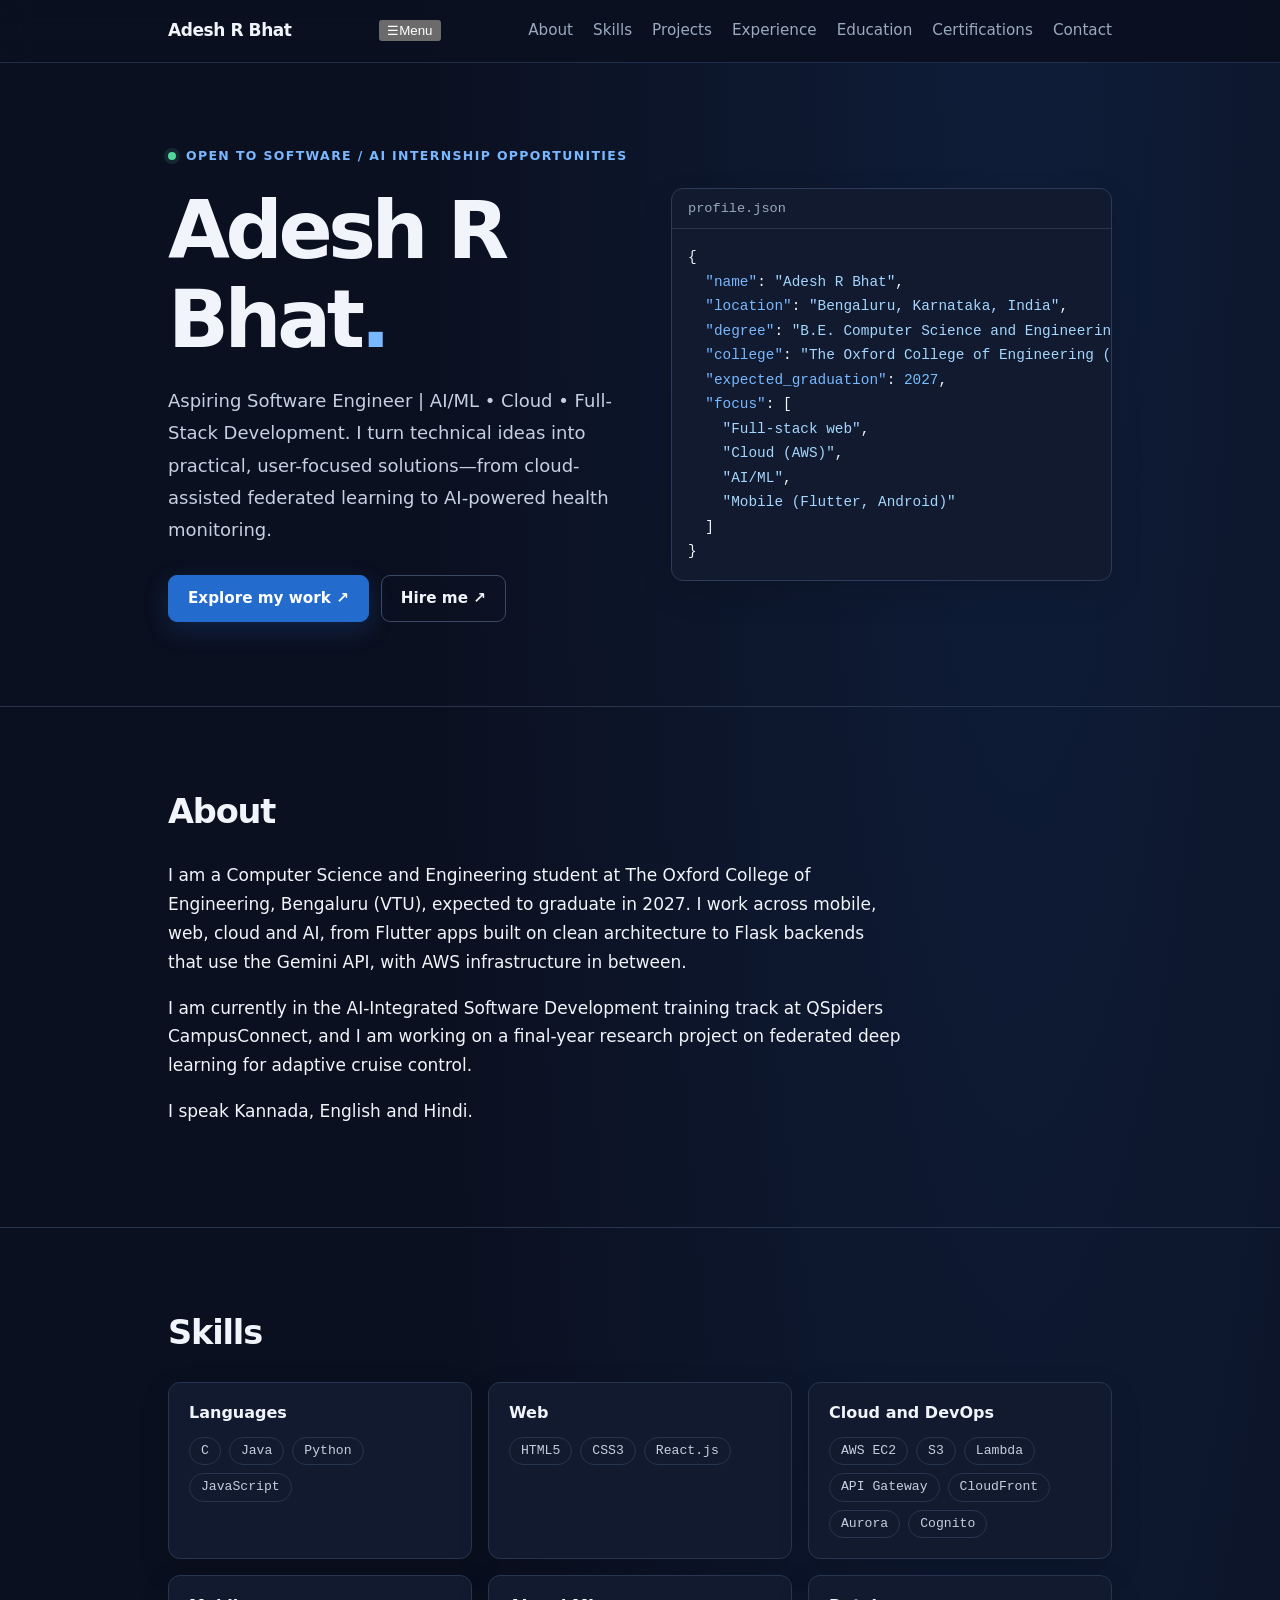
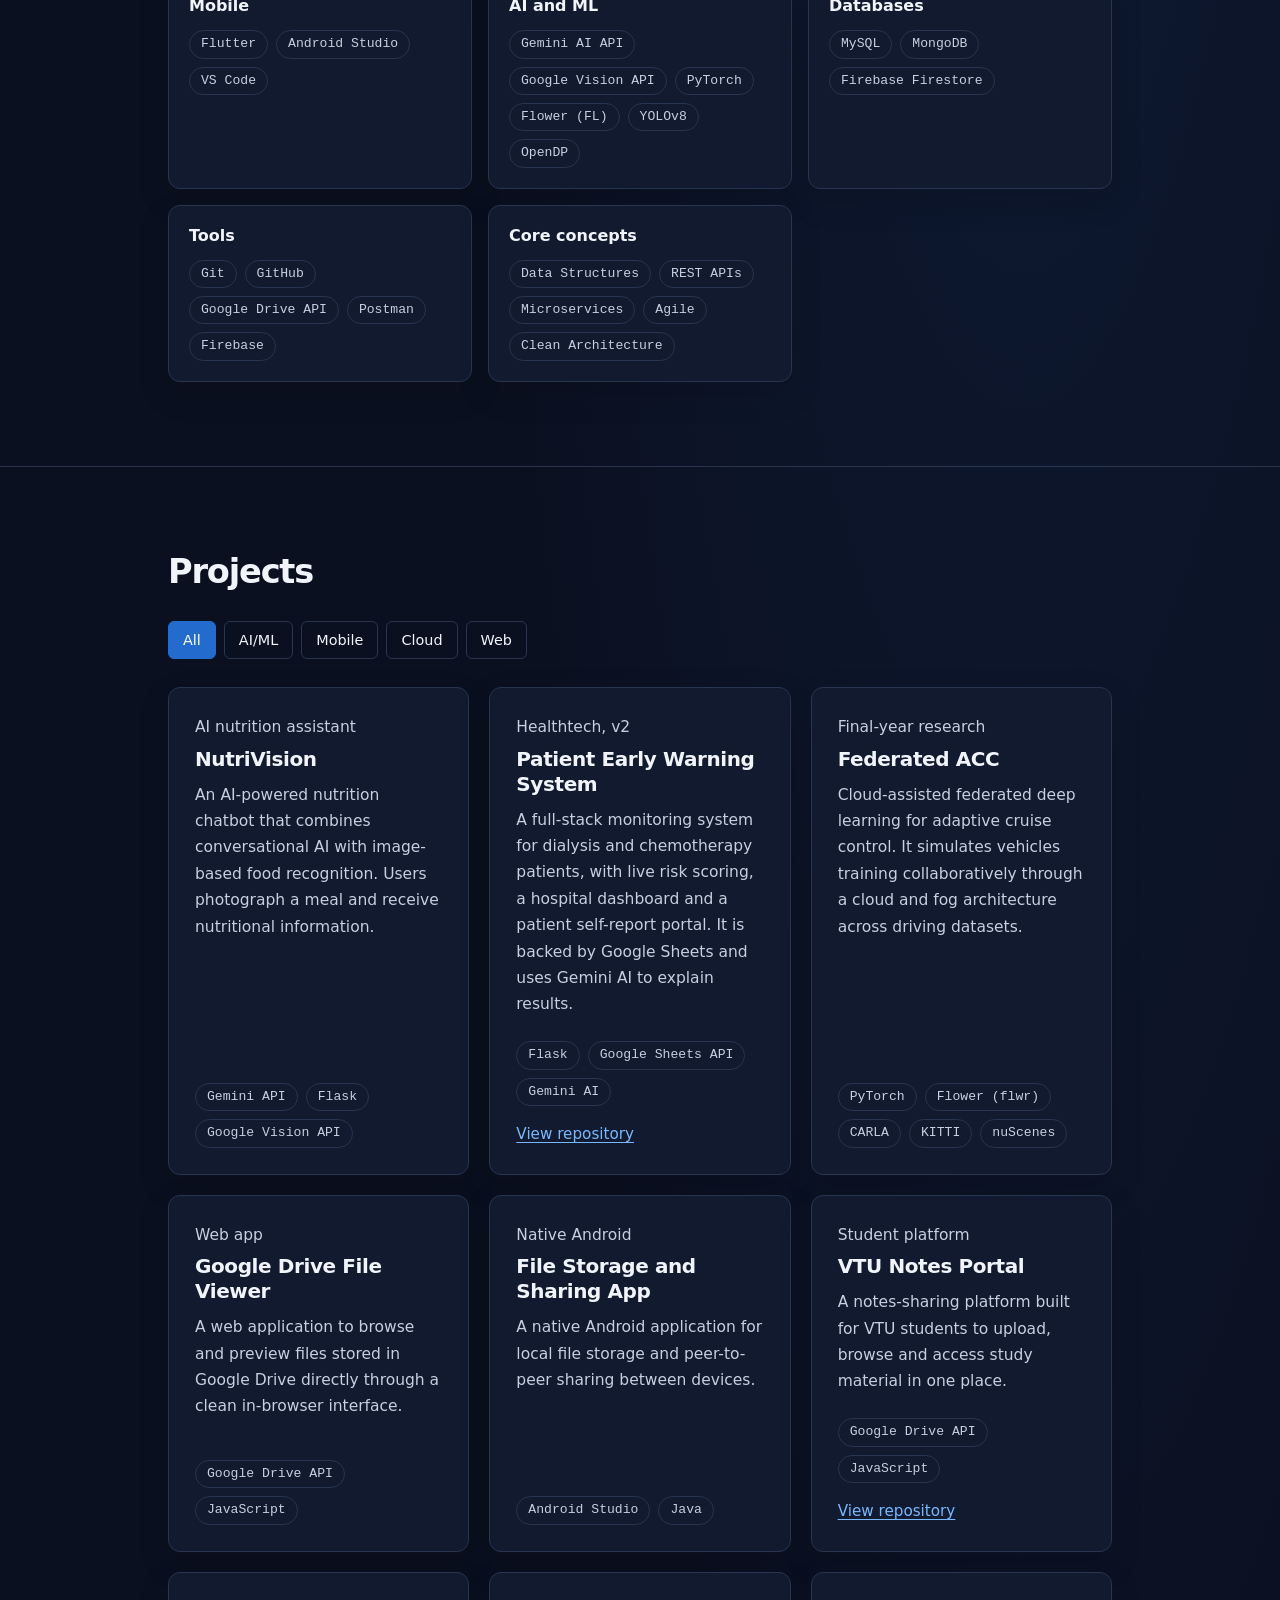
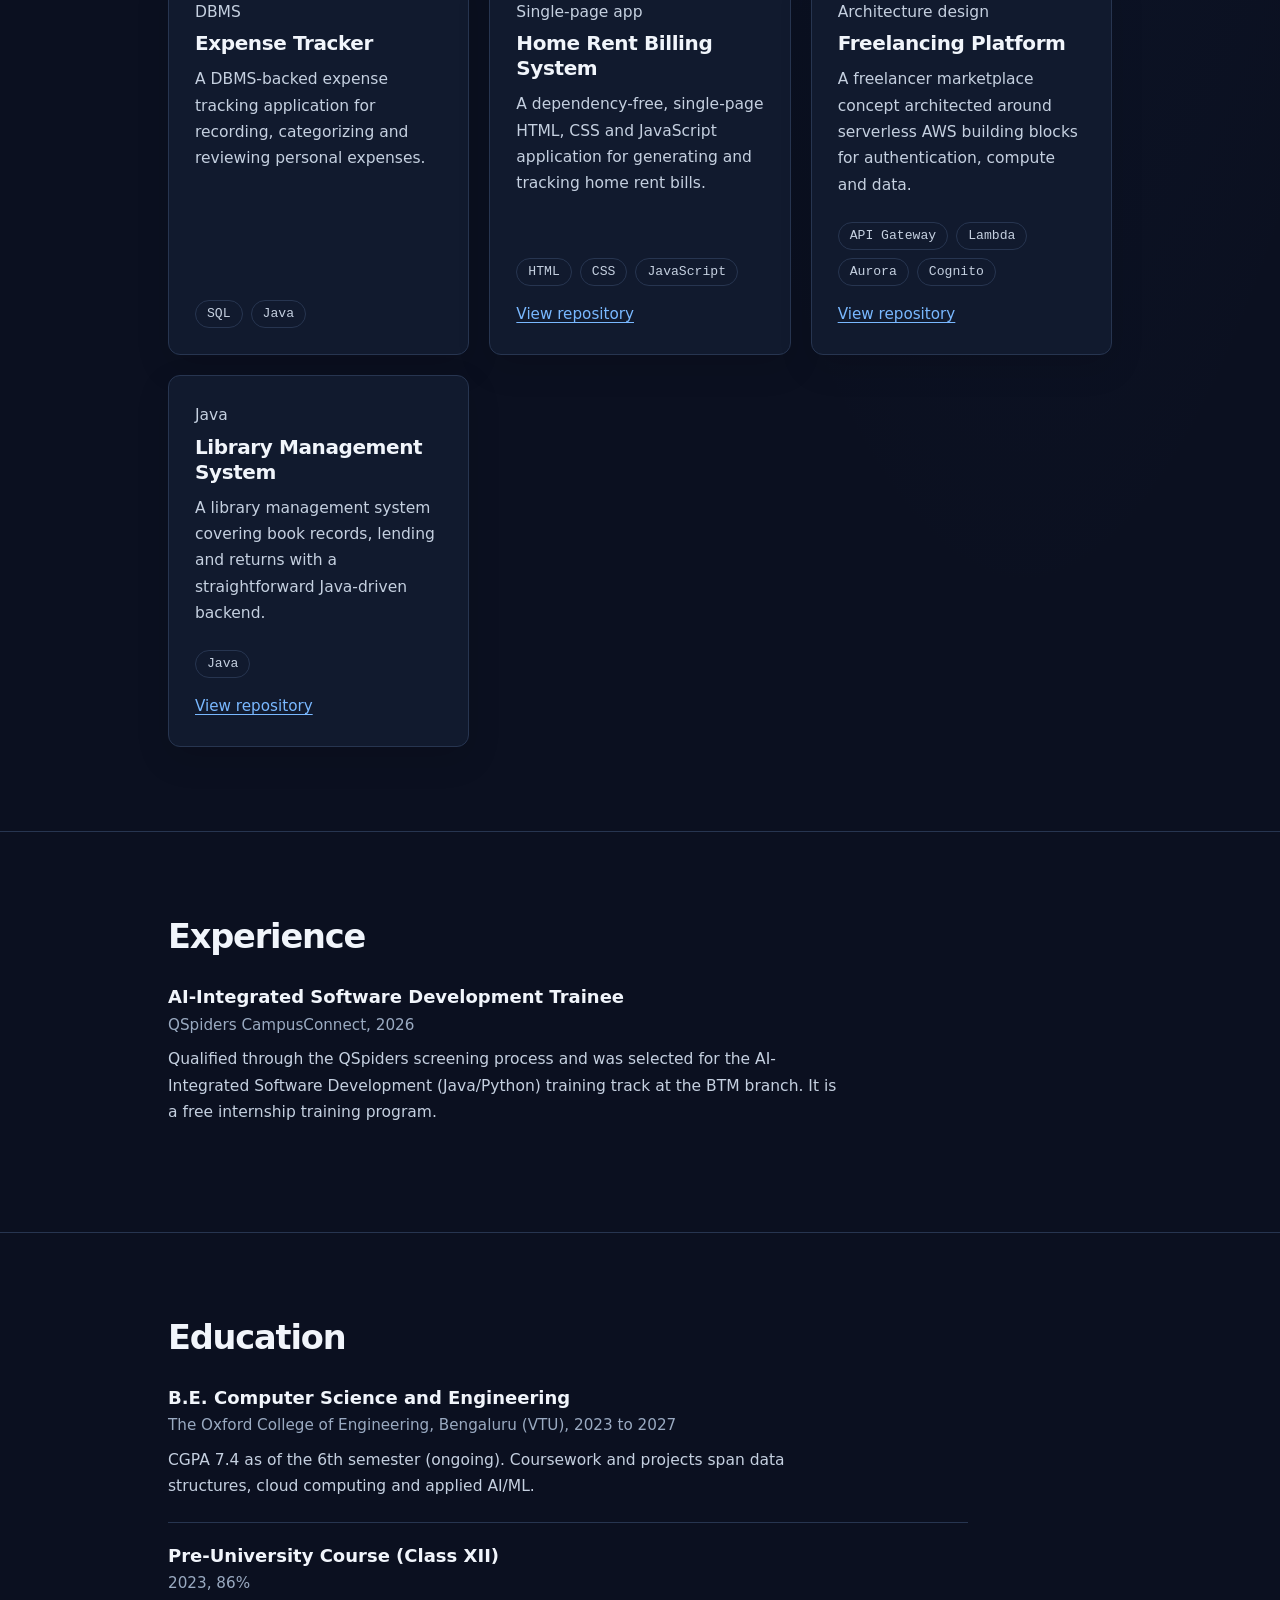
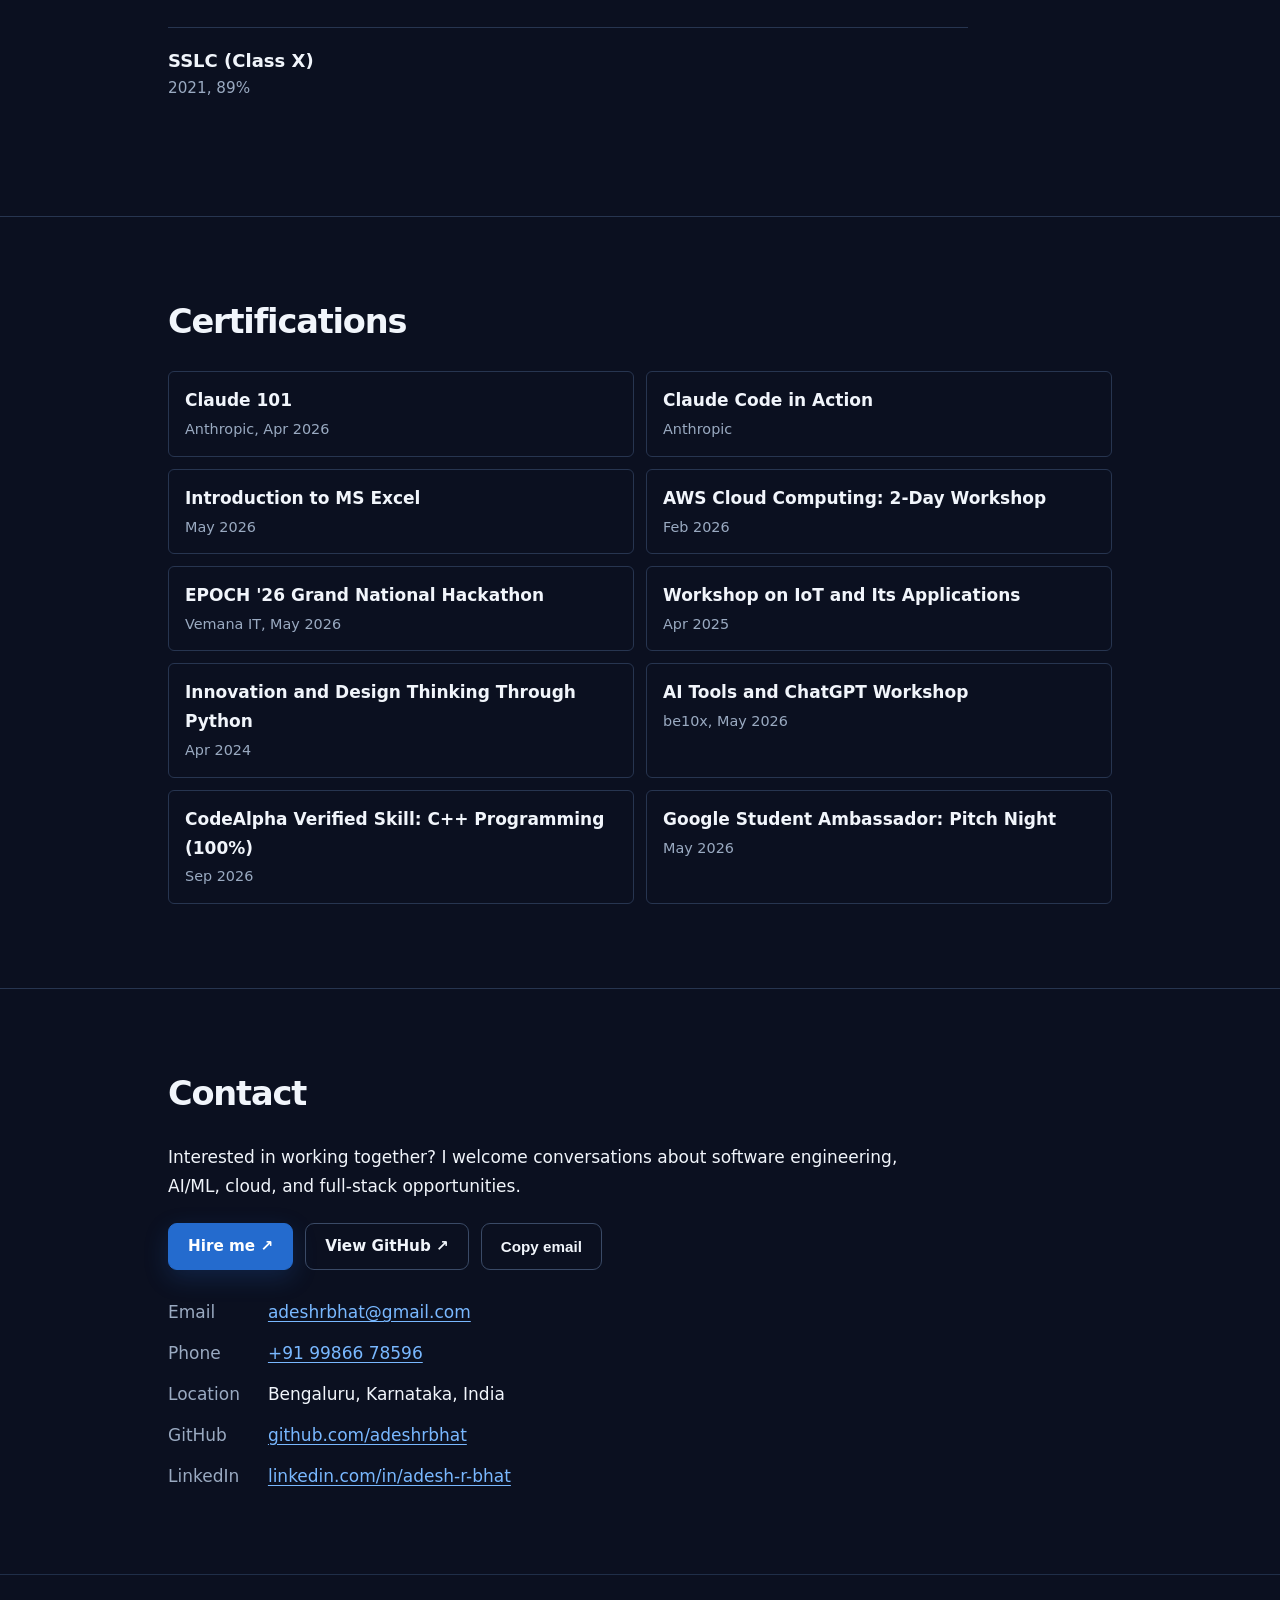
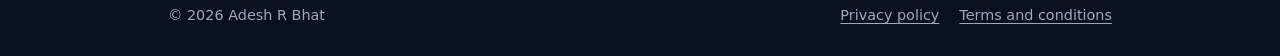
==== commit c9fb61a8: "Update print statement from 'Hello' to 'Goodbye'" ====
--- a/index.html
+++ b/index.html
@@ -16,8 +16,9 @@
 
 <header class="site-header">
   <div class="bar wrap">
-    <a class="brand" href="#top">Adesh R Bhat</a>
-    <nav class="site-nav" aria-label="Primary">
+    <a class="brand" href="index.html#top" aria-label="Adesh R Bhat home">Adesh R Bhat</a>
+    <button class="menu-toggle" type="button" aria-controls="primary-navigation" aria-expanded="false"><span class="menu-icon" aria-hidden="true">☰</span><span class="menu-label">Menu</span></button>
+    <nav class="site-nav" id="primary-navigation" aria-label="Primary">
       <ul>
         <li><a href="#about">About</a></li>
         <li><a href="#skills">Skills</a></li>
@@ -267,7 +268,9 @@
       <div class="actions contact-actions">
         <a class="btn btn-primary" href="mailto:adeshrbhat@gmail.com?subject=Interview%20Opportunity%20%E2%80%94%20Adesh%20R%20Bhat&body=Hi%20Adesh%2C%0A%0AI%20would%20like%20to%20discuss%20a%20career%20opportunity%20with%20you.%0A%0ABest%20regards%2C">Hire me <span aria-hidden="true">↗</span></a>
         <a class="btn btn-secondary" href="https://github.com/adeshrbhat" target="_blank" rel="noopener noreferrer">View GitHub <span aria-hidden="true">↗</span></a>
-      </div>
+        <button class="btn btn-secondary" type="button" id="copy-email" data-email="adeshrbhat@gmail.com">Copy email</button>
+      </div>
+      <p class="site-message" id="site-message" role="status" aria-live="polite" hidden></p>
       <dl class="contact-list">
         <dt>Email</dt>
         <dd><a href="mailto:adeshrbhat@gmail.com">adeshrbhat@gmail.com</a></dd>
@@ -287,7 +290,7 @@
 
 <footer class="site-footer">
   <div class="bar wrap">
-    <p>&copy; 2026 Adesh R Bhat</p>
+    <p>&copy; <span id="copyright-year">2026</span> Adesh R Bhat</p>
     <nav aria-label="Legal">
       <ul>
         <li><a href="privacy.html">Privacy policy</a></li>
@@ -299,22 +302,68 @@
 
 <script>
 (function () {
+  'use strict';
+  var menuButton = document.querySelector('.menu-toggle');
+  var nav = document.getElementById('primary-navigation');
+  if (menuButton && nav) {
+    menuButton.addEventListener('click', function () {
+      var expanded = menuButton.getAttribute('aria-expanded') === 'true';
+      menuButton.setAttribute('aria-expanded', String(!expanded));
+      nav.classList.toggle('is-open', !expanded);
+      menuButton.querySelector('.menu-label').textContent = expanded ? 'Menu' : 'Close';
+      menuButton.querySelector('.menu-icon').textContent = expanded ? '☰' : '×';
+    });
+    nav.querySelectorAll('a').forEach(function (link) {
+      link.addEventListener('click', function () {
+        nav.classList.remove('is-open');
+        menuButton.setAttribute('aria-expanded', 'false');
+        menuButton.querySelector('.menu-label').textContent = 'Menu';
+        menuButton.querySelector('.menu-icon').textContent = '☰';
+      });
+    });
+  }
+  var year = document.getElementById('copyright-year');
+  if (year) year.textContent = String(new Date().getFullYear());
+
   var filters = document.getElementById('filters');
   var buttons = document.querySelectorAll('.filter-btn');
   var cards = document.querySelectorAll('.project-card');
-  if (!filters || !buttons.length) { return; }
-  filters.hidden = false;
-  buttons.forEach(function (btn) {
-    btn.addEventListener('click', function () {
-      buttons.forEach(function (b) { b.setAttribute('aria-pressed', 'false'); });
-      btn.setAttribute('aria-pressed', 'true');
-      var f = btn.getAttribute('data-filter');
-      cards.forEach(function (card) {
-        var cats = card.getAttribute('data-cat').split(' ');
-        card.hidden = !(f === 'all' || cats.indexOf(f) !== -1);
+  if (filters && buttons.length) {
+    filters.hidden = false;
+    buttons.forEach(function (btn) {
+      btn.addEventListener('click', function () {
+        buttons.forEach(function (b) { b.setAttribute('aria-pressed', 'false'); });
+        btn.setAttribute('aria-pressed', 'true');
+        var filter = btn.getAttribute('data-filter');
+        cards.forEach(function (card) {
+          var categories = (card.getAttribute('data-cat') || '').split(' ');
+          card.hidden = !(filter === 'all' || categories.indexOf(filter) !== -1);
+        });
       });
     });
-  });
+  }
+  var copyButton = document.getElementById('copy-email');
+  var message = document.getElementById('site-message');
+  function showMessage(text, kind) {
+    if (!message) return;
+    message.textContent = text;
+    message.className = 'site-message ' + kind;
+    message.hidden = false;
+  }
+  if (copyButton) {
+    copyButton.addEventListener('click', function () {
+      var email = copyButton.getAttribute('data-email');
+      if (navigator.clipboard && window.isSecureContext) {
+        navigator.clipboard.writeText(email).then(function () {
+          showMessage('Email address copied. You can paste it into your message.', 'success');
+        }).catch(function () {
+          showMessage('Could not copy automatically. Please use the email address shown below.', 'error');
+        });
+      } else {
+        showMessage('Automatic copying is unavailable in this browser. Please use the email address shown below.', 'error');
+      }
+    });
+  }
 })();
 </script>
 </body>
